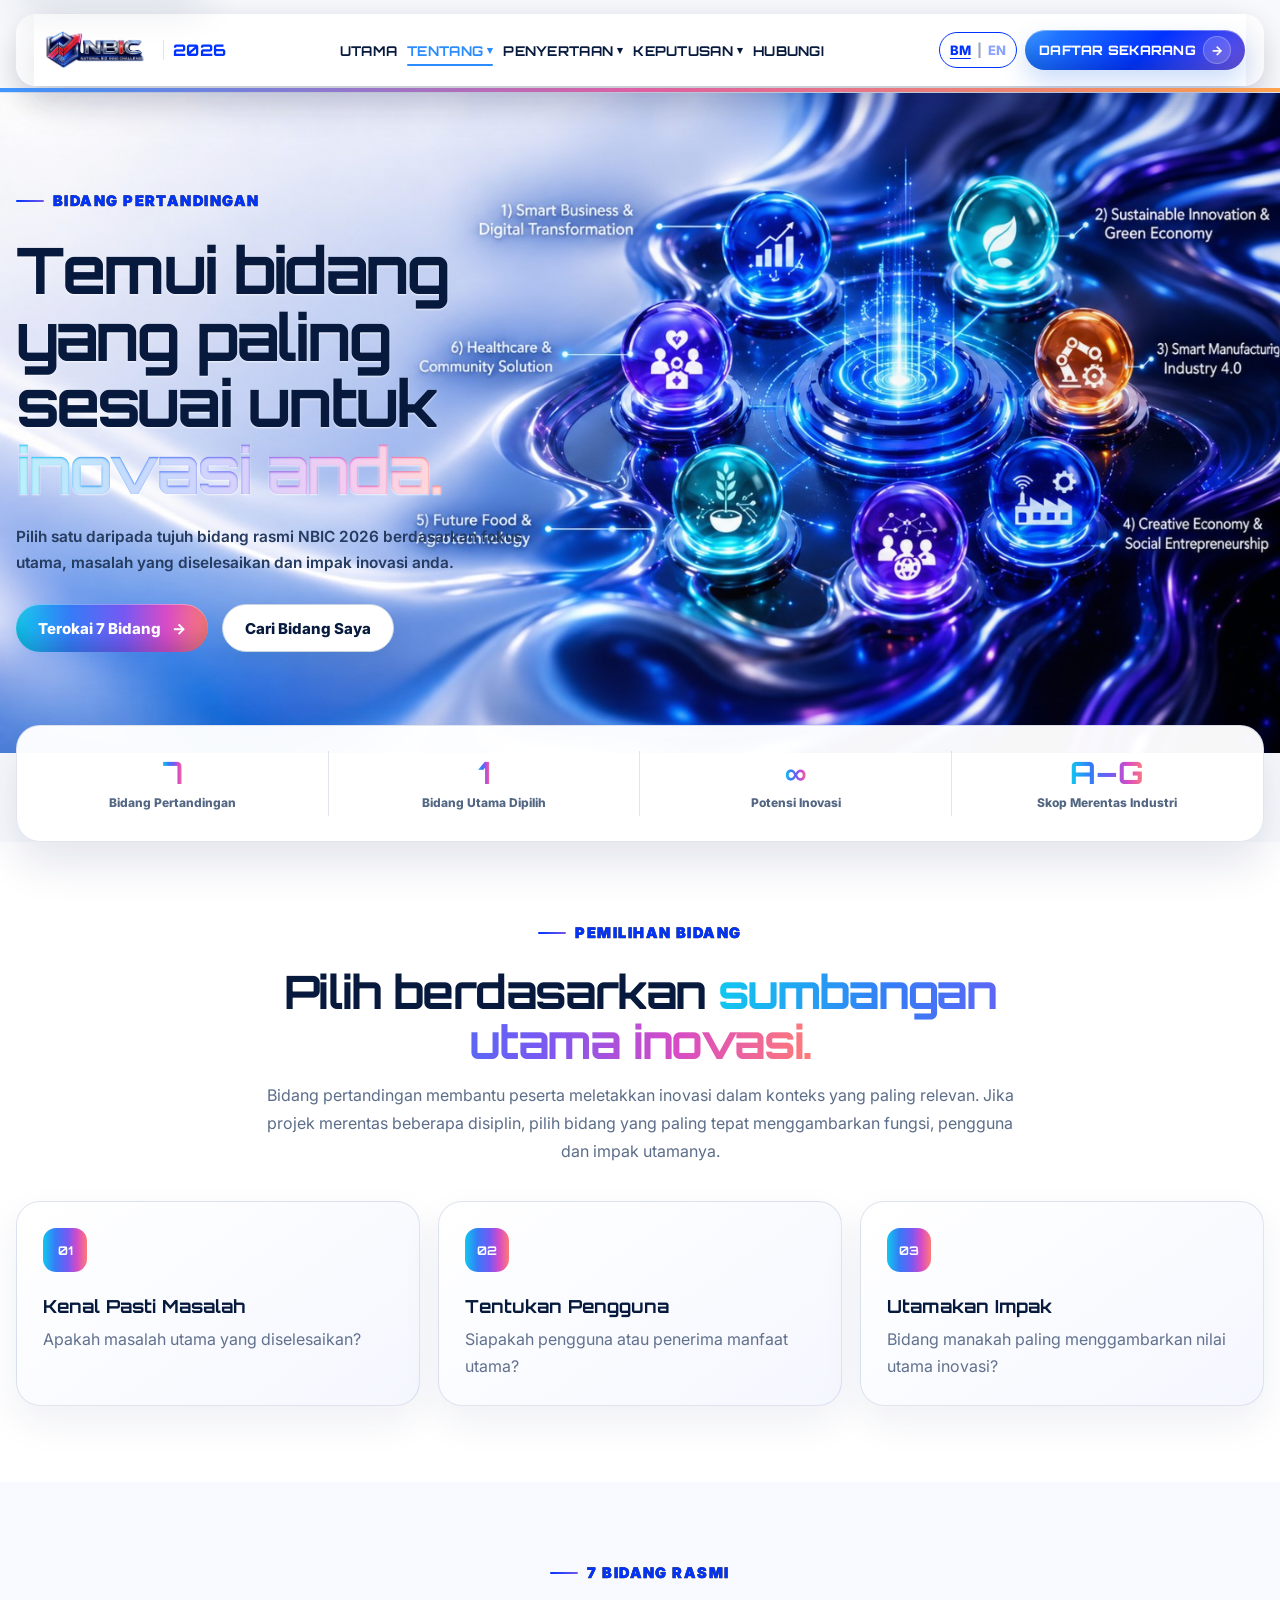
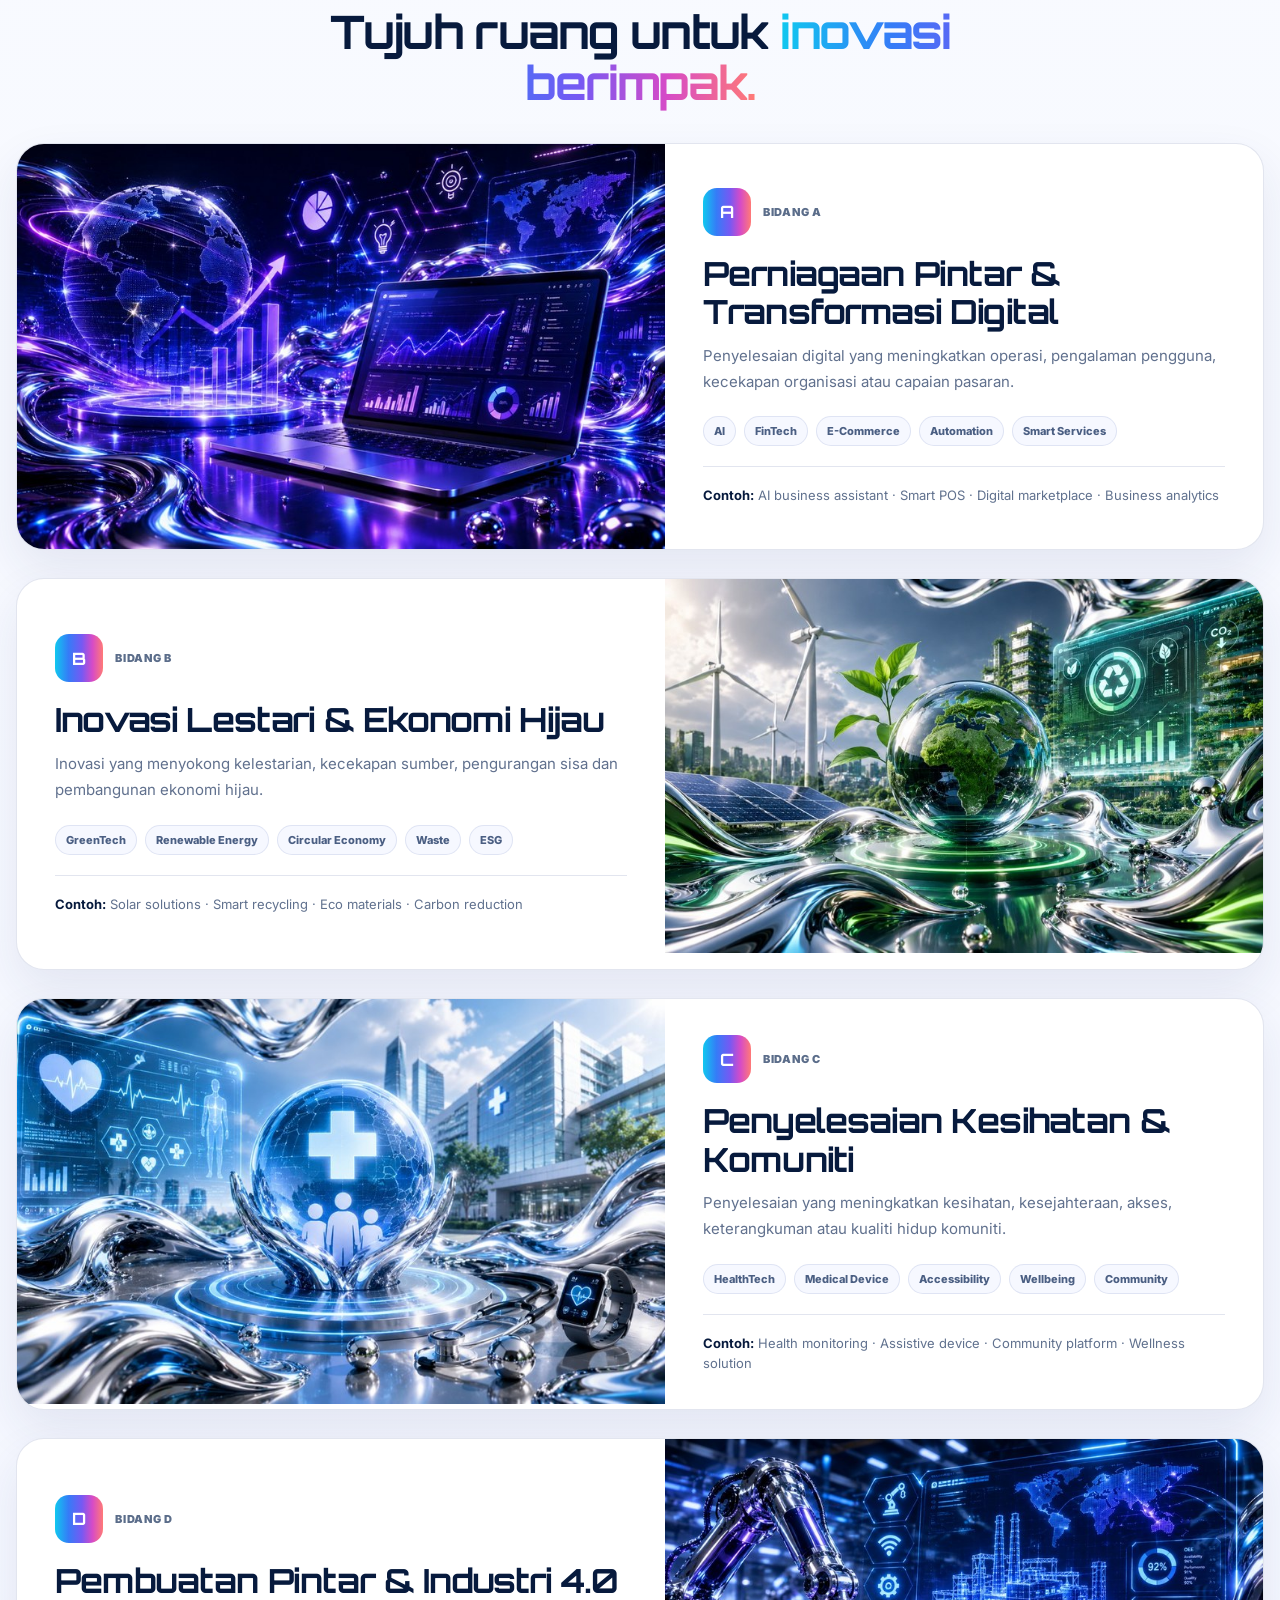
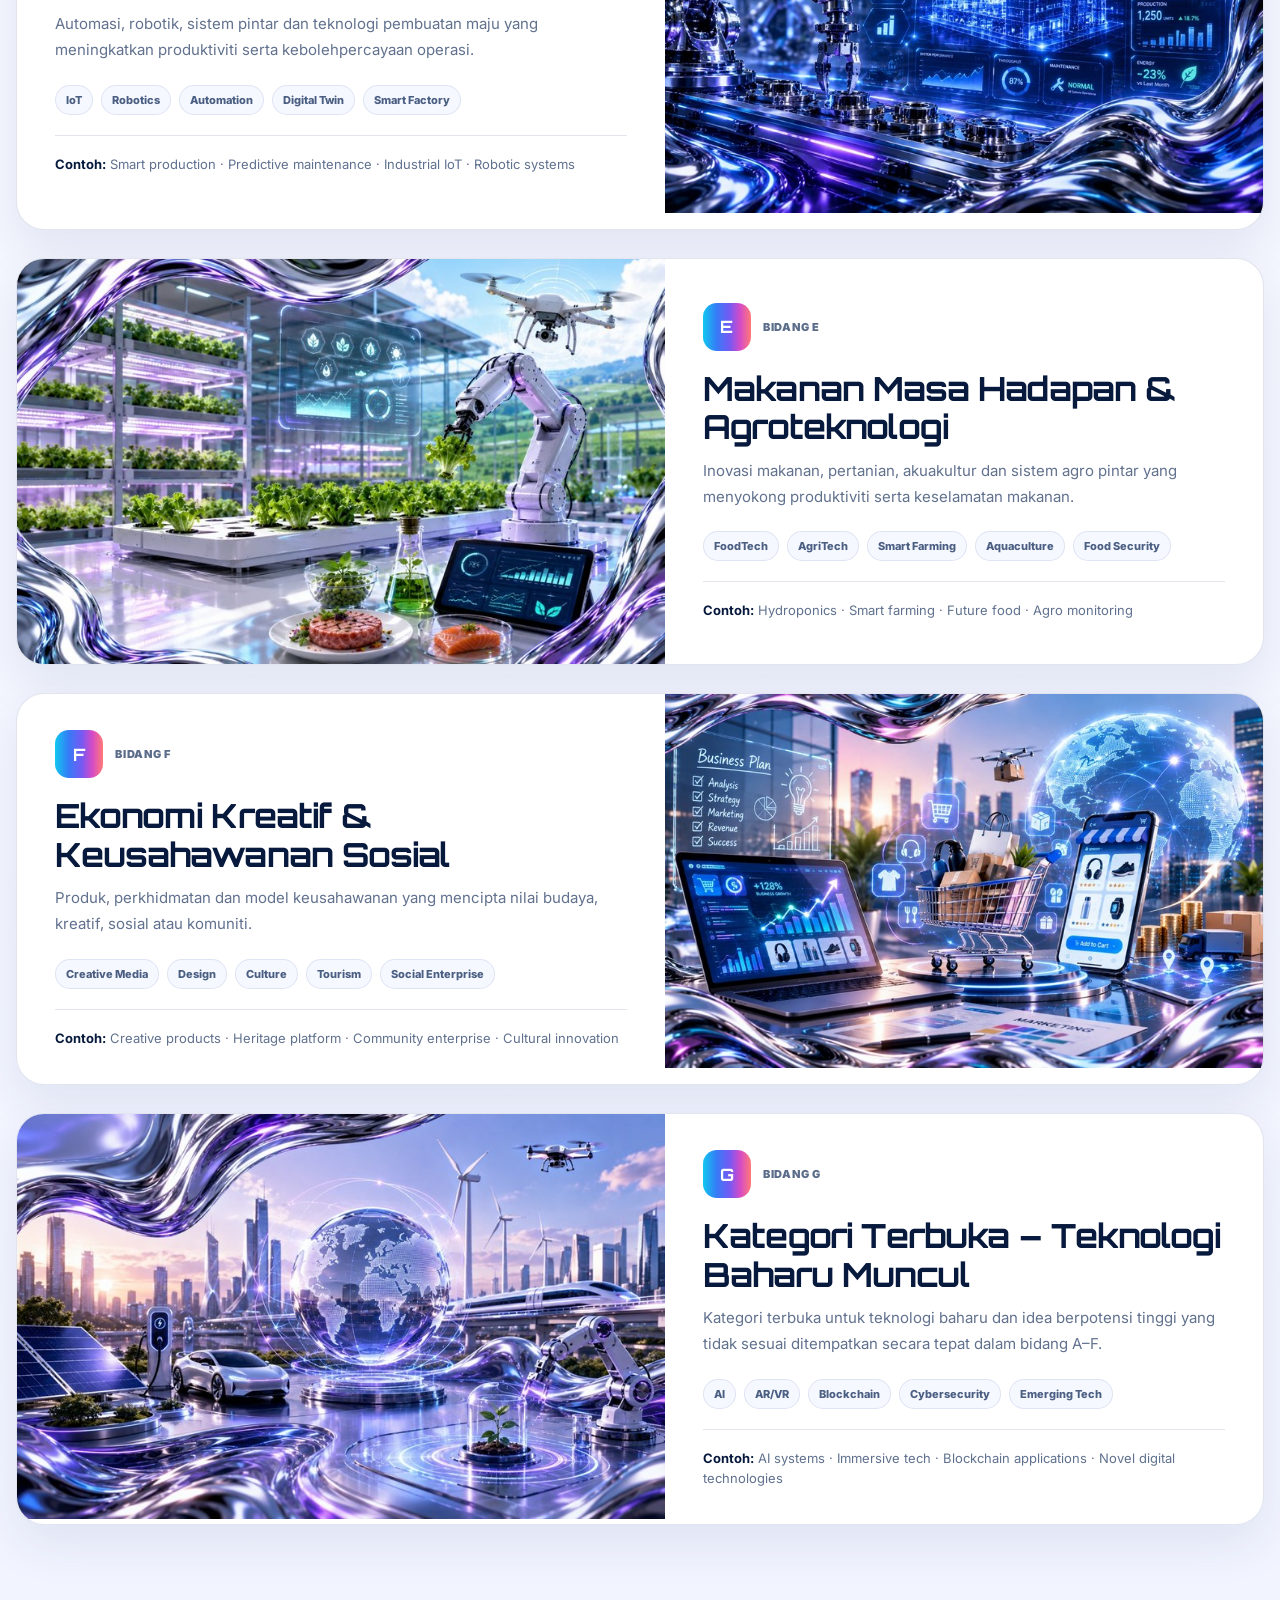
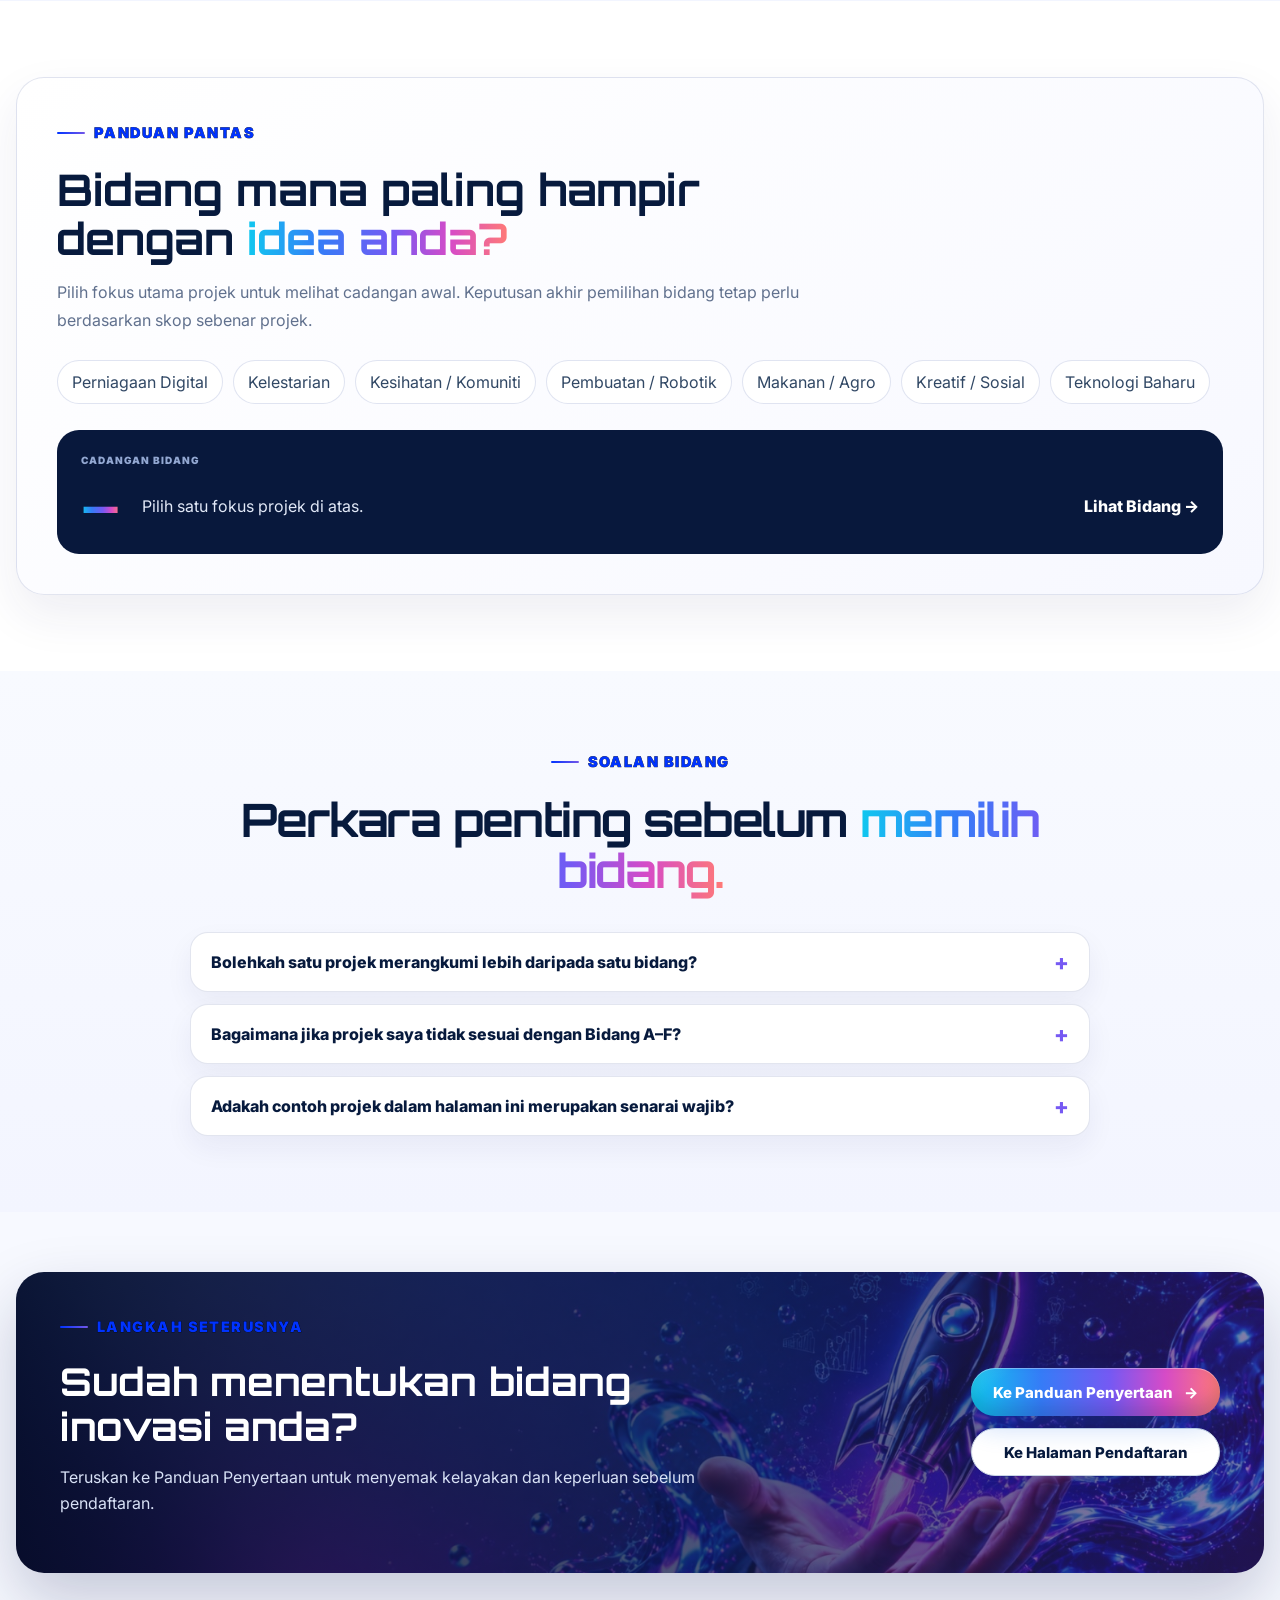
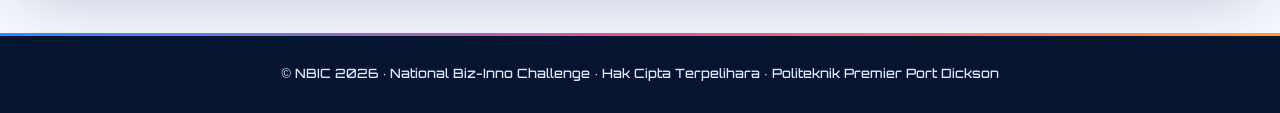
==== categories.html @ a3d7c9d3 "Add files via upload" ====
<!DOCTYPE html>
<html lang="ms" data-lang="ms">
<head>
  <meta charset="utf-8">
  <meta name="viewport" content="width=device-width, initial-scale=1">
  <meta name="theme-color" content="#071a3d">
  <meta name="description" content="Tujuh bidang pertandingan rasmi NBIC 2026 untuk membantu peserta memilih kategori yang paling sesuai dengan fokus dan impak inovasi.">
  <title>NBIC 2026 | Bidang Pertandingan</title>

  <link rel="icon" href="assets/images/favicon.ico" type="image/x-icon">
  <link rel="icon" type="image/png" sizes="32x32" href="assets/images/favicon-32.png">
  <link rel="icon" type="image/png" sizes="192x192" href="assets/images/favicon-192.png">
  <link rel="apple-touch-icon" href="assets/images/apple-touch-icon.png">

  <meta property="og:type" content="website">
  <meta property="og:site_name" content="NBIC 2026">
  <meta property="og:url" content="https://nbic2026-ppd.github.io/NBIC-PPD/categories.html">
  <meta property="og:title" content="NBIC 2026 | Bidang Pertandingan">
  <meta property="og:description" content="Tujuh bidang pertandingan rasmi NBIC 2026 untuk membantu peserta menentukan kategori inovasi yang paling sesuai.">
  <meta property="og:image" content="https://nbic2026-ppd.github.io/NBIC-PPD/assets/images/category-hero-page.png">
  <meta name="twitter:card" content="summary_large_image">

  <link rel="preconnect" href="https://fonts.googleapis.com">
  <link rel="preconnect" href="https://fonts.gstatic.com" crossorigin>
  <link href="https://fonts.googleapis.com/css2?family=Inter:wght@400;500;600;700;800&family=Orbitron:wght@500;600;700;800&display=swap" rel="stylesheet">

  <link rel="stylesheet" href="css/styles.css?v=20260806-unified">
  <link rel="stylesheet" href="css/theme.css?v=20260807-locked-system-v16">
  <link rel="stylesheet" href="css/page-categories-v2.css?v=20260809-premium-home-assets-v2-1">
</head>
<body class="inner-page system-page categories-page categories-master-page">
<a class="skip-link" href="#main-content">Skip to main content</a>
<header class="site-header">
  <div class="container navbar">
    <nav aria-label="Primary navigation" class="nav-shell">
      <a aria-label="NBIC 2026 home" class="brand" href="index.html">
        <div class="brand-badge"><img alt="NBIC 2026 logo" src="assets/images/nbic-logo.png"></div>
        <span class="brand-year">2026</span>
      </a>

      <button aria-controls="navLinks" aria-expanded="false" aria-label="Open navigation" class="menu-toggle" id="menuToggle" type="button">
        <span></span><span></span><span></span>
      </button>

      <div class="nav-links" id="navLinks">
        <a href="index.html"><span class="lang-en">Home</span><span class="lang-ms">Utama</span></a>

        <div class="nav-dropdown">
          <button aria-expanded="false" class="nav-dropdown-toggle active" type="button">
            <span class="lang-en">About</span><span class="lang-ms">Tentang</span><span class="caret">▾</span>
          </button>
          <div class="nav-dropdown-menu">
            <a href="program.html"><span class="lang-en">Programme</span><span class="lang-ms">Program</span></a>
            <a class="active" href="categories.html"><span class="lang-en">Categories</span><span class="lang-ms">Bidang</span></a>
            <a href="timeline.html"><span class="lang-en">Timeline</span><span class="lang-ms">Garis Masa</span></a>
          </div>
        </div>

        <div class="nav-dropdown">
          <button aria-expanded="false" class="nav-dropdown-toggle" type="button">
            <span class="lang-en">Participate</span><span class="lang-ms">Penyertaan</span><span class="caret">▾</span>
          </button>
          <div class="nav-dropdown-menu">
            <a href="participation-guide.html"><span class="lang-en">Participation Guide</span><span class="lang-ms">Panduan Penyertaan</span></a>
            <a href="registration.html"><span class="lang-en">Registration</span><span class="lang-ms">Pendaftaran</span></a>
          </div>
        </div>

        <div class="nav-dropdown">
          <button aria-expanded="false" class="nav-dropdown-toggle" type="button">
            <span class="lang-en">Results</span><span class="lang-ms">Keputusan</span><span class="caret">▾</span>
          </button>
          <div class="nav-dropdown-menu">
            <a href="gallery.html"><span class="lang-en">Gallery</span><span class="lang-ms">Galeri</span></a>
            <a href="winners.html"><span class="lang-en">Winners</span><span class="lang-ms">Pemenang</span></a>
            <a href="evaluation.html"><span class="lang-en">Innovation Evaluation</span><span class="lang-ms">Penilaian Inovasi</span></a>
          </div>
        </div>

        <a href="contact.html"><span class="lang-en">Contact</span><span class="lang-ms">Hubungi</span></a>

        <div aria-label="Language switcher" class="lang-switch lang-switch-mobile">
          <button data-set-lang="ms" type="button">BM</button><span class="sep">|</span><button data-set-lang="en" type="button">EN</button>
        </div>
      </div>

      <div class="nav-actions">
        <div class="lang-switch">
          <button data-set-lang="ms" type="button">BM</button><span class="sep">|</span><button data-set-lang="en" type="button">EN</button>
        </div>
        <a class="nav-cta" href="https://forms.gle/xqiHcMK7a9vtpRTu7" rel="noopener" target="_blank">
          <span class="lang-en">Register Now</span><span class="lang-ms">Daftar Sekarang</span><span class="arrow">→</span>
        </a>
      </div>
    </nav>
  </div>
</header>
<main id="main-content">

<section class="categories-hero" aria-labelledby="categories-title">
  <div class="container categories-hero-inner">
    <div class="categories-hero-copy reveal">
      <p class="eyebrow"><span class="lang-ms">Bidang Pertandingan</span><span class="lang-en">Competition Areas</span></p>
      <h1 id="categories-title">
        <span class="lang-ms">Temui bidang yang paling sesuai untuk <em>inovasi anda.</em></span>
        <span class="lang-en">Find the area that best fits <em>your innovation.</em></span>
      </h1>
      <p class="categories-hero-lead">
        <span class="lang-ms">Pilih satu daripada tujuh bidang rasmi NBIC 2026 berdasarkan fokus utama, masalah yang diselesaikan dan impak inovasi anda.</span>
        <span class="lang-en">Choose one of seven official NBIC 2026 areas based on your innovation's primary focus, problem solved and intended impact.</span>
      </p>
      <div class="categories-hero-actions">
        <a class="btn-primary" href="#areas"><span class="lang-ms">Terokai 7 Bidang</span><span class="lang-en">Explore 7 Areas</span><span aria-hidden="true">→</span></a>
        <a class="btn-outline-light" href="#find-category"><span class="lang-ms">Cari Bidang Saya</span><span class="lang-en">Find My Area</span></a>
      </div>
    </div>
  </div>
</section>

<section class="category-stat-band" aria-label="NBIC 2026 category highlights">
  <div class="container category-stats reveal">
    <div><strong>7</strong><span><span class="lang-ms">Bidang Pertandingan</span><span class="lang-en">Competition Areas</span></span></div>
    <div><strong>1</strong><span><span class="lang-ms">Bidang Utama Dipilih</span><span class="lang-en">Primary Area Selected</span></span></div>
    <div><strong>∞</strong><span><span class="lang-ms">Potensi Inovasi</span><span class="lang-en">Innovation Potential</span></span></div>
    <div><strong>A–G</strong><span><span class="lang-ms">Skop Merentas Industri</span><span class="lang-en">Cross-Industry Scope</span></span></div>
  </div>
</section>

<section class="categories-section categories-purpose">
  <div class="container">
    <div class="categories-section-heading reveal">
      <p class="eyebrow"><span class="lang-ms">Pemilihan Bidang</span><span class="lang-en">Choosing an Area</span></p>
      <h2><span class="lang-ms">Pilih berdasarkan <em>sumbangan utama inovasi.</em></span><span class="lang-en">Choose based on your innovation's <em>primary contribution.</em></span></h2>
      <p>
        <span class="lang-ms">Bidang pertandingan membantu peserta meletakkan inovasi dalam konteks yang paling relevan. Jika projek merentas beberapa disiplin, pilih bidang yang paling tepat menggambarkan fungsi, pengguna dan impak utamanya.</span>
        <span class="lang-en">Competition areas help position each innovation in its most relevant context. If a project spans multiple disciplines, choose the area that best represents its main function, users and impact.</span>
      </p>
    </div>
    <div class="purpose-grid">
      <article class="purpose-card reveal"><span>01</span><h3><span class="lang-ms">Kenal Pasti Masalah</span><span class="lang-en">Identify the Problem</span></h3><p><span class="lang-ms">Apakah masalah utama yang diselesaikan?</span><span class="lang-en">What is the main problem being solved?</span></p></article>
      <article class="purpose-card reveal"><span>02</span><h3><span class="lang-ms">Tentukan Pengguna</span><span class="lang-en">Define the User</span></h3><p><span class="lang-ms">Siapakah pengguna atau penerima manfaat utama?</span><span class="lang-en">Who is the primary user or beneficiary?</span></p></article>
      <article class="purpose-card reveal"><span>03</span><h3><span class="lang-ms">Utamakan Impak</span><span class="lang-en">Prioritise Impact</span></h3><p><span class="lang-ms">Bidang manakah paling menggambarkan nilai utama inovasi?</span><span class="lang-en">Which area best represents the innovation's main value?</span></p></article>
    </div>
  </div>
</section>

<section class="categories-section categories-showcase" id="areas">
  <div class="container">
    <div class="categories-section-heading reveal">
      <p class="eyebrow"><span class="lang-ms">7 Bidang Rasmi</span><span class="lang-en">7 Official Areas</span></p>
      <h2><span class="lang-ms">Tujuh ruang untuk <em>inovasi berimpak.</em></span><span class="lang-en">Seven pathways for <em>impactful innovation.</em></span></h2>
    </div>

    <div class="category-feature-list">

      <article class="category-feature reveal" id="area-a">
        <div class="category-media"><img src="assets/images/bidang/bidang-a-perniagaan-pintar.jpg" alt="Futuristic digital business and e-commerce innovation scene" loading="lazy" width="800" height="500"></div>
        <div class="category-copy">
          <div class="category-kicker"><span class="category-letter">A</span><span><span class="lang-ms">Bidang A</span><span class="lang-en">Area A</span></span></div>
          <h3><span class="lang-ms">Perniagaan Pintar & Transformasi Digital</span><span class="lang-en">Smart Business & Digital Transformation</span></h3>
          <p><span class="lang-ms">Penyelesaian digital yang meningkatkan operasi, pengalaman pengguna, kecekapan organisasi atau capaian pasaran.</span><span class="lang-en">Digital solutions that improve operations, user experience, organisational efficiency or market reach.</span></p>
          <div class="tag-row"><span>AI</span><span>FinTech</span><span>E-Commerce</span><span>Automation</span><span>Smart Services</span></div>
          <div class="example-line"><strong><span class="lang-ms">Contoh:</span><span class="lang-en">Examples:</span></strong> AI business assistant · Smart POS · Digital marketplace · Business analytics</div>
        </div>
      </article>

      <article class="category-feature reverse reveal" id="area-b">
        <div class="category-media"><img src="assets/images/bidang/bidang-b-inovasi-lestari.jpg" alt="Futuristic sustainability and green economy scene" loading="lazy" width="800" height="500"></div>
        <div class="category-copy">
          <div class="category-kicker"><span class="category-letter">B</span><span><span class="lang-ms">Bidang B</span><span class="lang-en">Area B</span></span></div>
          <h3><span class="lang-ms">Inovasi Lestari & Ekonomi Hijau</span><span class="lang-en">Sustainable Innovation & Green Economy</span></h3>
          <p><span class="lang-ms">Inovasi yang menyokong kelestarian, kecekapan sumber, pengurangan sisa dan pembangunan ekonomi hijau.</span><span class="lang-en">Innovations supporting sustainability, resource efficiency, waste reduction and green economic development.</span></p>
          <div class="tag-row"><span>GreenTech</span><span>Renewable Energy</span><span>Circular Economy</span><span>Waste</span><span>ESG</span></div>
          <div class="example-line"><strong><span class="lang-ms">Contoh:</span><span class="lang-en">Examples:</span></strong> Solar solutions · Smart recycling · Eco materials · Carbon reduction</div>
        </div>
      </article>

      <article class="category-feature reveal" id="area-c">
        <div class="category-media"><img src="assets/images/bidang/bidang-c-kesihatan-komuniti.jpg" alt="Futuristic healthcare and community innovation scene" loading="lazy" width="800" height="500"></div>
        <div class="category-copy">
          <div class="category-kicker"><span class="category-letter">C</span><span><span class="lang-ms">Bidang C</span><span class="lang-en">Area C</span></span></div>
          <h3><span class="lang-ms">Penyelesaian Kesihatan & Komuniti</span><span class="lang-en">Healthcare & Community Solutions</span></h3>
          <p><span class="lang-ms">Penyelesaian yang meningkatkan kesihatan, kesejahteraan, akses, keterangkuman atau kualiti hidup komuniti.</span><span class="lang-en">Solutions that improve health, wellbeing, access, inclusion or community quality of life.</span></p>
          <div class="tag-row"><span>HealthTech</span><span>Medical Device</span><span>Accessibility</span><span>Wellbeing</span><span>Community</span></div>
          <div class="example-line"><strong><span class="lang-ms">Contoh:</span><span class="lang-en">Examples:</span></strong> Health monitoring · Assistive device · Community platform · Wellness solution</div>
        </div>
      </article>

      <article class="category-feature reverse reveal" id="area-d">
        <div class="category-media"><img src="assets/images/bidang/bidang-d-industri-4.jpg" alt="Futuristic smart manufacturing and Industry 4.0 scene" loading="lazy" width="800" height="500"></div>
        <div class="category-copy">
          <div class="category-kicker"><span class="category-letter">D</span><span><span class="lang-ms">Bidang D</span><span class="lang-en">Area D</span></span></div>
          <h3><span class="lang-ms">Pembuatan Pintar & Industri 4.0</span><span class="lang-en">Smart Manufacturing & Industry 4.0</span></h3>
          <p><span class="lang-ms">Automasi, robotik, sistem pintar dan teknologi pembuatan maju yang meningkatkan produktiviti serta kebolehpercayaan operasi.</span><span class="lang-en">Automation, robotics, smart systems and advanced manufacturing technologies that improve productivity and operational reliability.</span></p>
          <div class="tag-row"><span>IoT</span><span>Robotics</span><span>Automation</span><span>Digital Twin</span><span>Smart Factory</span></div>
          <div class="example-line"><strong><span class="lang-ms">Contoh:</span><span class="lang-en">Examples:</span></strong> Smart production · Predictive maintenance · Industrial IoT · Robotic systems</div>
        </div>
      </article>

      <article class="category-feature reveal" id="area-e">
        <div class="category-media"><img src="assets/images/bidang/bidang-e-makanan-agroteknologi.jpg" alt="Futuristic food and agrotechnology innovation scene" loading="lazy" width="800" height="500"></div>
        <div class="category-copy">
          <div class="category-kicker"><span class="category-letter">E</span><span><span class="lang-ms">Bidang E</span><span class="lang-en">Area E</span></span></div>
          <h3><span class="lang-ms">Makanan Masa Hadapan & Agroteknologi</span><span class="lang-en">Future Food & Agrotechnology</span></h3>
          <p><span class="lang-ms">Inovasi makanan, pertanian, akuakultur dan sistem agro pintar yang menyokong produktiviti serta keselamatan makanan.</span><span class="lang-en">Food, agriculture, aquaculture and smart agro-system innovations supporting productivity and food security.</span></p>
          <div class="tag-row"><span>FoodTech</span><span>AgriTech</span><span>Smart Farming</span><span>Aquaculture</span><span>Food Security</span></div>
          <div class="example-line"><strong><span class="lang-ms">Contoh:</span><span class="lang-en">Examples:</span></strong> Hydroponics · Smart farming · Future food · Agro monitoring</div>
        </div>
      </article>

      <article class="category-feature reverse reveal" id="area-f">
        <div class="category-media"><img src="assets/images/bidang/bidang-f-ekonomi-kreatif.jpg" alt="Creative economy and social entrepreneurship innovation scene" loading="lazy" width="800" height="500"></div>
        <div class="category-copy">
          <div class="category-kicker"><span class="category-letter">F</span><span><span class="lang-ms">Bidang F</span><span class="lang-en">Area F</span></span></div>
          <h3><span class="lang-ms">Ekonomi Kreatif & Keusahawanan Sosial</span><span class="lang-en">Creative Economy & Social Entrepreneurship</span></h3>
          <p><span class="lang-ms">Produk, perkhidmatan dan model keusahawanan yang mencipta nilai budaya, kreatif, sosial atau komuniti.</span><span class="lang-en">Products, services and entrepreneurial models that create cultural, creative, social or community value.</span></p>
          <div class="tag-row"><span>Creative Media</span><span>Design</span><span>Culture</span><span>Tourism</span><span>Social Enterprise</span></div>
          <div class="example-line"><strong><span class="lang-ms">Contoh:</span><span class="lang-en">Examples:</span></strong> Creative products · Heritage platform · Community enterprise · Cultural innovation</div>
        </div>
      </article>

      <article class="category-feature reveal" id="area-g">
        <div class="category-media"><img src="assets/images/bidang/bidang-g-teknologi-baharu.jpg" alt="Emerging technology and AI innovation scene" loading="lazy" width="800" height="500"></div>
        <div class="category-copy">
          <div class="category-kicker"><span class="category-letter">G</span><span><span class="lang-ms">Bidang G</span><span class="lang-en">Area G</span></span></div>
          <h3><span class="lang-ms">Kategori Terbuka – Teknologi Baharu Muncul</span><span class="lang-en">Open Category – Emerging Technologies</span></h3>
          <p><span class="lang-ms">Kategori terbuka untuk teknologi baharu dan idea berpotensi tinggi yang tidak sesuai ditempatkan secara tepat dalam bidang A–F.</span><span class="lang-en">An open category for emerging technologies and high-potential ideas that do not fit precisely within Areas A–F.</span></p>
          <div class="tag-row"><span>AI</span><span>AR/VR</span><span>Blockchain</span><span>Cybersecurity</span><span>Emerging Tech</span></div>
          <div class="example-line"><strong><span class="lang-ms">Contoh:</span><span class="lang-en">Examples:</span></strong> AI systems · Immersive tech · Blockchain applications · Novel digital technologies</div>
        </div>
      </article>

    </div>
  </div>
</section>

<section class="categories-section category-finder" id="find-category">
  <div class="container">
    <div class="finder-panel reveal">
      <div class="finder-heading">
        <p class="eyebrow"><span class="lang-ms">Panduan Pantas</span><span class="lang-en">Quick Guide</span></p>
        <h2><span class="lang-ms">Bidang mana paling hampir dengan <em>idea anda?</em></span><span class="lang-en">Which area is closest to <em>your idea?</em></span></h2>
        <p><span class="lang-ms">Pilih fokus utama projek untuk melihat cadangan awal. Keputusan akhir pemilihan bidang tetap perlu berdasarkan skop sebenar projek.</span><span class="lang-en">Choose your project's primary focus for an initial suggestion. Final category selection should still reflect the project's actual scope.</span></p>
      </div>

      <div class="finder-controls" role="group" aria-label="Category finder">
        <button type="button" data-category="A"><span class="lang-ms">Perniagaan Digital</span><span class="lang-en">Digital Business</span></button>
        <button type="button" data-category="B"><span class="lang-ms">Kelestarian</span><span class="lang-en">Sustainability</span></button>
        <button type="button" data-category="C"><span class="lang-ms">Kesihatan / Komuniti</span><span class="lang-en">Health / Community</span></button>
        <button type="button" data-category="D"><span class="lang-ms">Pembuatan / Robotik</span><span class="lang-en">Manufacturing / Robotics</span></button>
        <button type="button" data-category="E"><span class="lang-ms">Makanan / Agro</span><span class="lang-en">Food / Agro</span></button>
        <button type="button" data-category="F"><span class="lang-ms">Kreatif / Sosial</span><span class="lang-en">Creative / Social</span></button>
        <button type="button" data-category="G"><span class="lang-ms">Teknologi Baharu</span><span class="lang-en">Emerging Tech</span></button>
      </div>

      <div class="finder-result" aria-live="polite">
        <span class="finder-result-label"><span class="lang-ms">Cadangan bidang</span><span class="lang-en">Suggested area</span></span>
        <strong data-finder-letter>—</strong>
        <p data-finder-text-ms>Pilih satu fokus projek di atas.</p>
        <p data-finder-text-en>Choose a project focus above.</p>
        <a href="#areas" data-finder-link><span class="lang-ms">Lihat Bidang</span><span class="lang-en">View Area</span> →</a>
      </div>
    </div>
  </div>
</section>

<section class="categories-section categories-faq">
  <div class="container">
    <div class="categories-section-heading reveal">
      <p class="eyebrow"><span class="lang-ms">Soalan Bidang</span><span class="lang-en">Area Questions</span></p>
      <h2><span class="lang-ms">Perkara penting sebelum <em>memilih bidang.</em></span><span class="lang-en">Key points before <em>choosing an area.</em></span></h2>
    </div>
    <div class="category-faq-list">
      <details><summary><span class="lang-ms">Bolehkah satu projek merangkumi lebih daripada satu bidang?</span><span class="lang-en">Can one project span more than one area?</span></summary><div><span class="lang-ms">Ya. Namun pasukan hendaklah memilih satu bidang yang paling menggambarkan sumbangan dan impak utama inovasi.</span><span class="lang-en">Yes. However, the team should select the one area that best represents the innovation's primary contribution and impact.</span></div></details>
      <details><summary><span class="lang-ms">Bagaimana jika projek saya tidak sesuai dengan Bidang A–F?</span><span class="lang-en">What if my project does not fit Areas A–F?</span></summary><div><span class="lang-ms">Pertimbangkan Bidang G, Kategori Terbuka – Teknologi Baharu Muncul, jika projek benar-benar tidak sesuai ditempatkan dalam bidang lain.</span><span class="lang-en">Consider Area G, Open Category – Emerging Technologies, if the project genuinely does not fit the other areas.</span></div></details>
      <details><summary><span class="lang-ms">Adakah contoh projek dalam halaman ini merupakan senarai wajib?</span><span class="lang-en">Are the example projects on this page mandatory categories?</span></summary><div><span class="lang-ms">Tidak. Contoh digunakan sebagai panduan awal sahaja dan bukan senarai yang mengehadkan skop inovasi.</span><span class="lang-en">No. Examples are provided only as initial guidance and do not limit the scope of innovation.</span></div></details>
    </div>
  </div>
</section>

<section class="categories-cta-section">
  <div class="container">
    <div class="categories-register-panel reveal">
      <div>
        <p class="eyebrow"><span class="lang-ms">Langkah Seterusnya</span><span class="lang-en">Next Step</span></p>
        <h2><span class="lang-ms">Sudah menentukan bidang inovasi anda?</span><span class="lang-en">Have you identified your innovation area?</span></h2>
        <p><span class="lang-ms">Teruskan ke Panduan Penyertaan untuk menyemak kelayakan dan keperluan sebelum pendaftaran.</span><span class="lang-en">Continue to the Participation Guide to review eligibility and requirements before registration.</span></p>
      </div>
      <div class="categories-cta-actions">
        <a class="btn-primary" href="participation-guide.html"><span class="lang-ms">Ke Panduan Penyertaan</span><span class="lang-en">Go to Participation Guide</span><span aria-hidden="true">→</span></a>
        <a class="btn-outline-light" href="registration.html"><span class="lang-ms">Ke Halaman Pendaftaran</span><span class="lang-en">Go to Registration Page</span></a>
      </div>
    </div>
  </div>
</section>

</main>
<footer class="site-footer program-footer nbic-minimal-footer">
  <div class="nbic-footer-line">© NBIC 2026 · National Biz-Inno Challenge · Hak Cipta Terpelihara · Politeknik Premier Port Dickson</div>
</footer>
<script src="js/script.js?v=20260807-menu-fix"></script>
<script src="js/mobile-nav-fix.js?v=20260807-menu-fix"></script>

<script>
(function(){
  const data = {
    A:{ms:'Perniagaan Pintar & Transformasi Digital',en:'Smart Business & Digital Transformation',target:'#area-a'},
    B:{ms:'Inovasi Lestari & Ekonomi Hijau',en:'Sustainable Innovation & Green Economy',target:'#area-b'},
    C:{ms:'Penyelesaian Kesihatan & Komuniti',en:'Healthcare & Community Solutions',target:'#area-c'},
    D:{ms:'Pembuatan Pintar & Industri 4.0',en:'Smart Manufacturing & Industry 4.0',target:'#area-d'},
    E:{ms:'Makanan Masa Hadapan & Agroteknologi',en:'Future Food & Agrotechnology',target:'#area-e'},
    F:{ms:'Ekonomi Kreatif & Keusahawanan Sosial',en:'Creative Economy & Social Entrepreneurship',target:'#area-f'},
    G:{ms:'Kategori Terbuka – Teknologi Baharu Muncul',en:'Open Category – Emerging Technologies',target:'#area-g'}
  };
  const buttons=[...document.querySelectorAll('[data-category]')];
  const letter=document.querySelector('[data-finder-letter]');
  const ms=document.querySelector('[data-finder-text-ms]');
  const en=document.querySelector('[data-finder-text-en]');
  const link=document.querySelector('[data-finder-link]');
  buttons.forEach(btn=>btn.addEventListener('click',()=>{
    buttons.forEach(b=>b.classList.remove('active'));
    btn.classList.add('active');
    const key=btn.dataset.category, item=data[key];
    if(!item) return;
    letter.textContent=key;
    ms.textContent=item.ms;
    en.textContent=item.en;
    link.href=item.target;
  }));
})();
</script>

</body>
</html>
---- css/styles.css ----
/* ===== Shared global resets ===== */
html{scroll-behavior:smooth;background:var(--page);overflow-x:hidden;scroll-padding-top:112px;}

/* ===== Shared language toggle (data-lang attribute on <html>) ===== */
.lang-en{display:none!important}
html[data-lang="en"] .lang-ms{display:none!important}
html[data-lang="en"] .lang-en{display:inline!important}
.lang-ms{display:none!important}
html[data-lang="ms"] .lang-en{display:none!important}
html[data-lang="ms"] .lang-ms{display:inline!important}

/* ===== Shared site chrome (header/nav/footer/base) below — every page, including the homepage, now carries body.inner-page ===== */
/* ===== Shared page components (nav, hero bands, cards, footer) — scoped to body.inner-page ===== */
@import url("https://fonts.googleapis.com/css2?family=Inter:wght@400;500;600;700;800&family=Orbitron:wght@500;600;700;800&display=swap");

:root{
  --navy:#071a3d;
  --navy-2:#0d2f6f;
  --blue:#1264e8;
  --blue-2:#2a8cff;
  --cyan:#15b8d6;
  --violet:#7357e8;
  --orange:#f07848;
  --gold:#e9aa35;
  --green:#1d9b77;
  --ink:#10213f;
  --muted:#60708c;
  --line:#dce5f1;
  --line-dark:#c8d4e4;
  --white:#ffffff;
  --page:#f7f9fc;
  --soft-blue:#edf5ff;
  --soft-cyan:#ecfbfd;
  --soft-violet:#f2efff;
  --soft-orange:#fff3ee;
  --soft-gold:#fff8e8;
  --soft-green:#edf9f5;
  --shadow-sm:0 8px 24px rgba(19,43,84,.08);
  --shadow-md:0 18px 44px rgba(19,43,84,.12);
  --shadow-lg:0 30px 70px rgba(7,26,61,.18);
  --radius-sm:14px;
  --radius-md:20px;
  --radius-lg:28px;
  --header-height:82px;
}
body.inner-page *{box-sizing:border-box}
body.inner-page{
  margin:0;
  min-width:320px;
  font-family:Inter,ui-sans-serif,system-ui,-apple-system,BlinkMacSystemFont,"Segoe UI",sans-serif;
  color:var(--ink);
  background:var(--page);
  overflow-x:hidden;
}
body.inner-page a{color:inherit;text-decoration:none}
body.inner-page img{display:block;max-width:100%}
body.inner-page button{font:inherit}
body.inner-page .container{width:min(100% - 48px,1280px);margin-inline:auto}
body.inner-page .site-header{
  position:sticky;
  top:0;
  z-index:200;
  background:var(--page);
  padding:14px 0 6px;
}
body.inner-page .site-header::after{
  content:"";
  position:absolute;
  left:0;
  right:0;
  bottom:0;
  height:4px;
  background:linear-gradient(90deg,#2a8cff,#e0529c,#ff9a3d);
}
body.inner-page .navbar{
  background:rgba(255,255,255,.98);
  border-radius:20px;
  padding:0 18px;
  box-shadow:0 14px 32px rgba(9,20,45,.14);
  -webkit-backdrop-filter:blur(8px);
  backdrop-filter:blur(8px);
}
body.inner-page .nav-shell{
  min-height:var(--header-height);
  display:grid;
  grid-template-columns:148px minmax(0,1fr) auto;
  align-items:center;
  gap:12px;
}
body.inner-page .brand{
  display:inline-flex;
  align-items:center;
  min-width:0;
}
body.inner-page .brand-badge{
  width:132px;
  height:46px;
  display:flex;
  align-items:center;
  justify-content:flex-start;
  overflow:hidden;
}
body.inner-page .brand-badge img{width:100%;height:100%;object-fit:contain;object-position:left center}
body.inner-page .brand-year{
  margin-left:8px;
  padding-left:9px;
  border-left:1.5px solid var(--line);
  font-family:Orbitron,Inter,sans-serif;
  font-weight:800;
  font-size:16px;
  letter-spacing:.02em;
  color:var(--blue);
  white-space:nowrap;
}
body.inner-page .footer-year{
  font-family:Orbitron,sans-serif;
  font-weight:700;
  font-size:19px;
  letter-spacing:.02em;
  color:var(--blue);
  white-space:nowrap;
}
body.inner-page .nav-links{display:flex;align-items:center;justify-content:center;gap:10px;min-width:0}
body.inner-page .nav-links a{
  position:relative;
  padding:10px 0;
  color:var(--navy);
  font-family:Orbitron,Inter,sans-serif;
  font-size:13.5px;
  font-weight:700;
  letter-spacing:.02em;
  text-transform:uppercase;
  white-space:nowrap;
  transition:color .2s ease;
}
body.inner-page .nav-links a::after{
  content:"";
  position:absolute;
  left:50%;
  right:50%;
  bottom:3px;
  height:2px;
  border-radius:99px;
  background:#2a8cff;
  transition:left .2s ease,right .2s ease;
}
body.inner-page .nav-links a:hover, body.inner-page .nav-links a.active{color:#2a8cff}
body.inner-page .nav-links a:hover::after, body.inner-page .nav-links a.active::after{left:0;right:0}
body.inner-page .nav-dropdown{position:relative}
body.inner-page .nav-dropdown-toggle{
  position:relative;
  display:inline-flex;
  align-items:center;
  gap:4px;
  padding:10px 0;
  border:0;
  background:none;
  color:var(--navy);
  font-family:Orbitron,Inter,sans-serif;
  font-size:13.5px;
  font-weight:700;
  letter-spacing:.02em;
  text-transform:uppercase;
  white-space:nowrap;
  cursor:pointer;
  transition:color .2s ease;
}
body.inner-page .nav-dropdown-toggle .caret{font-size:11px;line-height:1;transition:transform .2s ease}
body.inner-page .nav-dropdown-toggle::after{
  content:"";
  position:absolute;
  left:50%;
  right:50%;
  bottom:3px;
  height:2px;
  border-radius:99px;
  background:#2a8cff;
  transition:left .2s ease,right .2s ease;
}
body.inner-page .nav-dropdown:hover .nav-dropdown-toggle, body.inner-page .nav-dropdown.open .nav-dropdown-toggle, body.inner-page .nav-dropdown-toggle.active{color:#2a8cff}
body.inner-page .nav-dropdown:hover .nav-dropdown-toggle::after, body.inner-page .nav-dropdown.open .nav-dropdown-toggle::after, body.inner-page .nav-dropdown-toggle.active::after{left:0;right:0}
body.inner-page .nav-dropdown:hover .nav-dropdown-toggle .caret, body.inner-page .nav-dropdown.open .nav-dropdown-toggle .caret{transform:rotate(180deg)}
body.inner-page .nav-dropdown-menu{
  position:absolute;
  top:100%;
  left:50%;
  transform:translate(-50%,6px);
  min-width:232px;
  margin-top:10px;
  padding:8px;
  border:1px solid var(--line);
  border-radius:16px;
  background:#fff;
  box-shadow:var(--shadow-md);
  opacity:0;
  visibility:hidden;
  transition:opacity .18s ease,transform .18s ease,visibility .18s;
  z-index:220;
}
body.inner-page .nav-dropdown:hover .nav-dropdown-menu, body.inner-page .nav-dropdown.open .nav-dropdown-menu{opacity:1;visibility:visible;transform:translate(-50%,0)}
body.inner-page .nav-dropdown-menu a{
  position:relative;
  display:block;
  padding:10px 13px;
  border-radius:10px;
  color:#43526e;
  font-size:17.5px;
  font-weight:700;
  white-space:nowrap;
}
body.inner-page .nav-dropdown-menu a::after{display:none}
body.inner-page .nav-dropdown-menu a:hover, body.inner-page .nav-dropdown-menu a.active{background:var(--soft-blue);color:var(--blue)}
body.inner-page .nav-actions{display:flex;align-items:center;gap:8px}
body.inner-page .lang-switch{
  height:36px;
  padding:0 10px;
  display:flex;
  align-items:center;
  gap:6px;
  border:1.5px solid var(--blue);
  border-radius:999px;
  background:transparent;
  color:var(--blue);
  font-size:13px;
  font-weight:800;
  letter-spacing:.02em;
}
body.inner-page .lang-switch button{border:0;background:none;color:inherit;padding:0;cursor:pointer;font-weight:800;opacity:.45}
body.inner-page .lang-switch button.active{opacity:1;text-decoration:underline;text-underline-offset:3px}
body.inner-page .lang-switch .sep{color:#9aa8bc}
body.inner-page .lang-switch-mobile{display:none}
body.inner-page .nav-cta, body.inner-page .btn-primary, body.inner-page .btn-accent{
  position:relative;
  min-height:46px;
  display:inline-flex;
  align-items:center;
  justify-content:center;
  gap:11px;
  padding:0 20px;
  overflow:hidden;
  border-radius:999px;
  color:#fff;
  font-weight:800;
  background:linear-gradient(135deg,var(--blue-2),var(--blue) 55%,var(--violet));
  box-shadow:0 12px 26px rgba(18,100,232,.22),inset 0 1px 0 rgba(255,255,255,.35),inset 0 -10px 16px rgba(7,26,61,.18);
  transition:transform .2s ease,box-shadow .2s ease;
}
body.inner-page .nav-cta{
  border:0;
  font-family:Orbitron,Inter,sans-serif;
  letter-spacing:.02em;
  text-transform:uppercase;
  font-size:13px;
  min-height:40px;
  padding:0 14px;
  gap:7px;
}
body.inner-page .nav-cta::before, body.inner-page .btn-primary::before, body.inner-page .btn-accent::before{
  content:"";
  position:absolute;
  left:-30%;
  top:-140%;
  width:60%;
  height:280%;
  background:linear-gradient(120deg,rgba(255,255,255,.5),rgba(255,255,255,0) 65%);
  transform:rotate(20deg);
  pointer-events:none;
}
body.inner-page .nav-cta:hover, body.inner-page .btn-primary:hover, body.inner-page .btn-accent:hover{transform:translateY(-2px);box-shadow:0 16px 30px rgba(18,100,232,.3),inset 0 1px 0 rgba(255,255,255,.4),inset 0 -10px 16px rgba(7,26,61,.2)}
body.inner-page .cta-band .btn-primary::before{background:linear-gradient(120deg,rgba(18,100,232,.14),rgba(255,255,255,0) 65%)}
body.inner-page .arrow, body.inner-page .btn-icon{
  width:28px;
  height:28px;
  flex:none;
  display:grid;
  place-items:center;
  border-radius:50%;
  background:rgba(255,255,255,.15);
  border:1px solid rgba(255,255,255,.25);
}
body.inner-page .menu-toggle{
  display:none;
  width:42px;
  height:42px;
  border:1px solid var(--line);
  border-radius:12px;
  background:#fff;
  align-items:center;
  justify-content:center;
  flex-direction:column;
  gap:5px;
  cursor:pointer;
}
body.inner-page .menu-toggle span{width:20px;height:2px;border-radius:99px;background:var(--navy)}
body.inner-page .hero-home{
  position:relative;
  min-height:408px;
  display:flex;
  align-items:center;
  background:
    linear-gradient(90deg,#ffffff 0%,#ffffff 40%,rgba(255,255,255,0) 52%),
    url('../assets/images/hero-cityscape.png') 76% center/cover no-repeat;
  overflow:hidden;
  border-bottom:1px solid var(--line);
}
body.inner-page .hero-home::after{
  content:"";
  position:absolute;
  left:0;
  right:0;
  bottom:0;
  height:5px;
  background:linear-gradient(90deg,var(--blue),var(--cyan),var(--violet),var(--orange));
}
body.inner-page .hero-home .container{position:relative;z-index:1}
body.inner-page .hero-split-grid{
  min-height:388px;
  display:flex;
  align-items:center;
}
body.inner-page .hero-copy{padding:44px 0 48px;max-width:760px}
body.inner-page .hero-label{
  display:flex;
  align-items:center;
  flex-wrap:wrap;
  gap:10px;
  margin-bottom:12px;
  color:var(--blue);
  font-family:Orbitron,Inter,sans-serif;
  font-size:14.5px;
  font-weight:800;
  letter-spacing:.09em;
  text-transform:uppercase;
}
body.inner-page .hero-label .dot{width:5px;height:5px;border-radius:50%;background:var(--orange)}
body.inner-page .hero-title-v2{
  margin:0;
  max-width:760px;
  color:var(--navy);
  font-family:Orbitron,Inter,sans-serif;
  font-size:clamp(34px,4.28vw,62px);
  line-height:1.01;
  letter-spacing:-.045em;
  font-weight:800;
}
body.inner-page .hero-title-v2 em, body.inner-page .page-hero-panel h1 em{
  font-style:normal;
  background:linear-gradient(135deg,var(--blue),var(--violet) 60%,var(--orange));
  -webkit-background-clip:text;
  background-clip:text;
  color:transparent;
}
body.inner-page .hero-sub{
  max-width:620px;
  margin:16px 0 0;
  color:#50617e;
  font-size:24px;
  line-height:1.75;
}
body.inner-page .hero-actions{display:flex;align-items:center;gap:14px;flex-wrap:wrap;margin-top:22px}
body.inner-page .btn-outline-light, body.inner-page .btn-secondary{
  min-height:46px;
  display:inline-flex;
  align-items:center;
  justify-content:center;
  padding:0 20px;
  border-radius:999px;
  border:1px solid var(--line-dark);
  background:#fff;
  color:var(--navy);
  font-weight:800;
  box-shadow:var(--shadow-sm);
  transition:transform .2s ease,border-color .2s ease,background .2s ease;
}
body.inner-page .btn-outline-light:hover, body.inner-page .btn-secondary:hover{transform:translateY(-2px);border-color:#aabbd2;background:#f8fbff}
body.inner-page .hero-checks{
  list-style:none;
  display:grid;
  grid-template-columns:repeat(3,minmax(0,1fr));
  gap:14px;
  margin:22px 0 0;
  padding:0;
  border-top:0;
  max-width:100%;
}
body.inner-page .hero-checks li{
  display:flex;
  align-items:flex-start;
  gap:10px;
  padding:16px 17px;
  border:1px solid var(--line);
  border-radius:16px;
  background:#fff;
  box-shadow:var(--shadow-sm);
  color:#53647f;
  font-size:17.5px;
  line-height:1.6;
  transition:transform .2s ease,box-shadow .2s ease;
}
body.inner-page .hero-checks li:hover{transform:translateY(-3px);box-shadow:var(--shadow-md)}
body.inner-page .hero-checks .tick{
  width:21px;
  height:21px;
  flex:none;
  display:grid;
  place-items:center;
  border-radius:50%;
  background:var(--soft-blue);
  color:var(--blue);
  font-size:13px;
  font-weight:900;
}
body.inner-page .hero-band{display:none}
body.inner-page .hero-support-section{
  position:relative;
  padding:26px 0 52px;
  background:#fff;
  border-bottom:1px solid var(--line);
}
body.inner-page .deadline-panel{
  display:grid;
  grid-template-columns:minmax(230px,1fr) auto;
  align-items:center;
  gap:24px;
  margin-top:0;
  margin-bottom:20px;
  padding:20px 26px;
  border-radius:22px;
  color:#fff;
  background:linear-gradient(115deg,#ff8b2b 0%,#ff6b2f 48%,#ff8f44 100%);
  box-shadow:0 24px 48px rgba(255,107,47,.28);
}
body.inner-page .deadline-panel .band-copy strong{
  display:block;
  margin-bottom:5px;
  font-family:Orbitron,Inter,sans-serif;
  font-size:18px;
  letter-spacing:.06em;
  text-transform:uppercase;
}
body.inner-page .deadline-panel .band-copy>span{color:#fff3e7;font-size:18px}
body.inner-page .countdown{display:flex;align-items:center;gap:10px}
body.inner-page .count-unit{
  min-width:74px;
  padding:11px 12px;
  text-align:center;
  border-radius:16px;
  background:linear-gradient(160deg,rgba(255,255,255,.32),rgba(255,255,255,.08));
  border:1px solid rgba(255,255,255,.28);
  box-shadow:inset 0 1px 0 rgba(255,255,255,.4),inset 0 -8px 14px rgba(0,0,0,.08);
}
body.inner-page .count-unit strong{display:block;color:#fff;font-family:Orbitron,Inter,sans-serif;font-size:26px;line-height:1;text-shadow:0 1px 0 rgba(255,255,255,.3),0 2px 10px rgba(0,0,0,.15)}
body.inner-page .count-unit span{display:block;margin-top:4px;color:#fff7ef;font-size:13px;font-weight:700;text-transform:uppercase;letter-spacing:.06em}
body.inner-page .feature-strip{display:grid;grid-template-columns:repeat(4,minmax(0,1fr));gap:16px}
body.inner-page .feature-card{
  position:relative;
  min-height:170px;
  display:grid;
  grid-template-columns:56px 1fr;
  align-content:start;
  gap:15px;
  padding:24px;
  border:1px solid transparent;
  border-radius:22px;
  overflow:hidden;
  box-shadow:var(--shadow-sm);
  transition:transform .2s ease,box-shadow .2s ease;
}
body.inner-page .feature-card:hover{transform:translateY(-4px);box-shadow:var(--shadow-md)}
body.inner-page .feature-card:nth-child(1){background:var(--soft-blue);border-color:#cfe2ff}
body.inner-page .feature-card:nth-child(2){background:var(--soft-cyan);border-color:#c8eef3}
body.inner-page .feature-card:nth-child(3){background:var(--soft-violet);border-color:#ddd4ff}
body.inner-page .feature-card:nth-child(4){background:var(--soft-orange);border-color:#ffd8c8}
body.inner-page .feature-icon{
  width:52px;
  height:52px;
  display:grid;
  place-items:center;
  border-radius:15px;
  background:#fff;
  border:1px solid rgba(16,33,63,.08);
  box-shadow:0 8px 18px rgba(19,43,84,.08);
  font-size:24px;
}
body.inner-page .feature-card h3{margin:2px 0 7px;color:var(--navy);font-size:23px;line-height:1.25}
body.inner-page .feature-card p{margin:0;color:var(--muted);font-size:18px;line-height:1.65}
body.inner-page .feature-link{
  position:absolute;
  right:18px;
  bottom:17px;
  width:36px;
  height:36px;
  display:grid;
  place-items:center;
  border-radius:50%;
  background:#fff;
  color:var(--blue);
  border:1px solid rgba(16,33,63,.1);
  font-weight:900;
}
body.inner-page .partner-ribbon{
  margin-top:14px;
  display:grid;
  grid-template-columns:repeat(2,minmax(0,1fr));
  border:1px solid var(--line);
  border-radius:20px;
  background:#fff;
  box-shadow:var(--shadow-sm);
  overflow:hidden;
}
body.inner-page .partner-item{
  min-height:140px;
  display:grid;
  grid-template-columns:168px 1fr;
  align-items:center;
  gap:24px;
  padding:24px 28px;
}
body.inner-page .partner-item img{width:156px;max-height:104px;object-fit:contain}
body.inner-page .partner-item small{display:block;margin-bottom:5px;color:var(--blue);font-size:13px;font-weight:900;letter-spacing:.1em;text-transform:uppercase}
body.inner-page .partner-item strong{display:block;color:var(--navy);font-size:26.5px}
body.inner-page .partner-item p{margin:5px 0 0;color:var(--muted);font-size:17px;line-height:1.5}
body.inner-page .section{
  position:relative;
  padding:60px 0;
  border-bottom:1px solid rgba(220,229,241,.86);
}
body.inner-page .section-light{background:#fff}
body.inner-page .section-fog{background:linear-gradient(180deg,#f1f6fc 0%,#f8fbff 100%)}
body.inner-page .section-ivory{background:linear-gradient(180deg,#fffaf4 0%,#fff 100%)}
body.inner-page .section-dark{background:#fff;padding:40px 0 54px}
body.inner-page .section-chrome{overflow:hidden}
body.inner-page .section-chrome::before{
  content:"";
  position:absolute;
  right:-80px;
  top:56px;
  width:420px;
  height:320px;
  border-radius:42% 58% 56% 44% / 42% 41% 59% 58%;
  background:url('../assets/images/liquid-chrome-bg1.png') center/cover no-repeat;
  opacity:.34;
  -webkit-mask-image:radial-gradient(circle at 60% 40%,#000 0%,transparent 72%);
  mask-image:radial-gradient(circle at 60% 40%,#000 0%,transparent 72%);
  filter:saturate(1.15);
  transform:translate3d(var(--chrome-x,0),var(--chrome-y,0),0) rotate(10deg);
  transition:transform .5s ease;
  pointer-events:none;
}
body.inner-page .section-chrome::after{
  content:"";
  position:absolute;
  left:-60px;
  bottom:-40px;
  width:220px;
  height:180px;
  border-radius:48% 52% 44% 56% / 56% 44% 58% 42%;
  background:url('../assets/images/liquid-chrome-bg1.png') center/cover no-repeat;
  opacity:.16;
  -webkit-mask-image:radial-gradient(circle at 40% 60%,#000 0%,transparent 74%);
  mask-image:radial-gradient(circle at 40% 60%,#000 0%,transparent 74%);
  transform:translate3d(calc(var(--chrome-x,0) * -1),calc(var(--chrome-y,0) * -1),0) rotate(-8deg);
  transition:transform .5s ease;
  pointer-events:none;
}
body.inner-page .section-chrome>.container{position:relative;z-index:1}
body.inner-page .section-heading{
  display:grid;
  grid-template-columns:minmax(0,1fr) minmax(320px,520px);
  align-items:end;
  gap:40px;
  margin-bottom:28px;
}
body.inner-page .eyebrow{
  display:inline-flex;
  align-items:center;
  gap:9px;
  margin-bottom:14px;
  color:var(--blue);
  font-size:14.5px;
  font-weight:900;
  letter-spacing:.1em;
  text-transform:uppercase;
}
body.inner-page .eyebrow::before{content:"";width:28px;height:2px;border-radius:99px;background:linear-gradient(90deg,var(--blue),var(--violet))}
body.inner-page .section-heading h2{
  margin:0;
  max-width:860px;
  color:var(--navy);
  font-family:Orbitron,Inter,sans-serif;
  font-size:clamp(36px,4.32vw,59px);
  line-height:1.06;
  letter-spacing:-.045em;
}
body.inner-page .section-heading h2 .accent{color:var(--blue)}
body.inner-page .section-heading p{margin:0;color:#526584;font-size:21.5px;line-height:1.8}
body.inner-page .two-col{display:grid;grid-template-columns:minmax(0,.92fr) minmax(0,1.08fr);gap:24px;align-items:stretch}
body.inner-page .info-block, body.inner-page .stats-panel, body.inner-page .contact-panel, body.inner-page .register-box, body.inner-page .faq-item, body.inner-page .timeline-step, body.inner-page .card, body.inner-page .category-card, body.inner-page .fee-card, body.inner-page .audit-card, body.inner-page .date-summary, body.inner-page .journey-step, body.inner-page .logo-card{
  border:1px solid var(--line);
  border-radius:22px;
  background:#fff;
  box-shadow:var(--shadow-sm);
}
body.inner-page .info-block{padding:34px;display:flex;align-items:center}
body.inner-page .info-block p{margin:0;color:#495c7c;font-size:21.5px;line-height:1.85}
body.inner-page .stats-panel{padding:18px}
body.inner-page .stats-grid{display:grid;grid-template-columns:repeat(2,minmax(0,1fr));gap:14px}
body.inner-page .stat{min-height:150px;padding:22px;border-radius:18px;border:1px solid transparent;display:flex;flex-direction:column;justify-content:space-between}
body.inner-page .stat:nth-child(1){background:var(--soft-blue);border-color:#d2e4ff}
body.inner-page .stat:nth-child(2){background:var(--soft-cyan);border-color:#cbecf2}
body.inner-page .stat:nth-child(3){background:var(--soft-violet);border-color:#ddd5ff}
body.inner-page .stat:nth-child(4){background:var(--soft-orange);border-color:#ffdacb}
body.inner-page .stat strong{display:block;color:var(--navy);font-family:Orbitron,Inter,sans-serif;font-size:clamp(27px,3vw,42px);line-height:1}
body.inner-page .stat span{color:var(--muted);font-size:15.5px;line-height:1.5}
body.inner-page .card-grid{display:grid;grid-template-columns:repeat(3,minmax(0,1fr));gap:20px}
body.inner-page .card-grid.two{grid-template-columns:repeat(2,minmax(0,1fr))}
body.inner-page .card-grid.four{grid-template-columns:repeat(4,minmax(0,1fr))}
body.inner-page .card{position:relative;padding:28px;overflow:hidden;transition:transform .2s ease,box-shadow .2s ease}
body.inner-page .card:hover, body.inner-page .category-card:hover, body.inner-page .journey-step:hover{transform:translateY(-4px);box-shadow:var(--shadow-md)}
body.inner-page .card::before, body.inner-page .category-card::before, body.inner-page .journey-step::before{
  content:"";
  position:absolute;
  left:0;right:0;top:0;
  height:5px;
  background:linear-gradient(90deg,var(--blue),var(--blue-2));
}
body.inner-page .card:nth-child(4n+2)::before, body.inner-page .category-card:nth-child(4n+2)::before, body.inner-page .journey-step:nth-child(4n+2)::before{background:linear-gradient(90deg,var(--cyan),#5bd8eb)}
body.inner-page .card:nth-child(4n+3)::before, body.inner-page .category-card:nth-child(4n+3)::before, body.inner-page .journey-step:nth-child(4n+3)::before{background:linear-gradient(90deg,var(--violet),#9a83ff)}
body.inner-page .card:nth-child(4n)::before, body.inner-page .category-card:nth-child(4n)::before, body.inner-page .journey-step:nth-child(4n)::before{background:linear-gradient(90deg,var(--orange),var(--gold))}
body.inner-page .card-icon{
  width:52px;height:52px;display:grid;place-items:center;border-radius:15px;
  background:var(--soft-blue);border:1px solid #d2e4ff;font-size:24px;margin-bottom:20px
}
body.inner-page .card h3, body.inner-page .category-card h3, body.inner-page .timeline-step h3, body.inner-page .faq-item h3, body.inner-page .contact-panel h3, body.inner-page .register-box h3, body.inner-page .audit-card h3{margin:0 0 10px;color:var(--navy);font-size:25px;line-height:1.25}
body.inner-page .card p, body.inner-page .category-card p, body.inner-page .timeline-step p, body.inner-page .faq-item p, body.inner-page .contact-panel p, body.inner-page .register-box p, body.inner-page .audit-card p{margin:0;color:var(--muted);font-size:17.5px;line-height:1.65}
body.inner-page .area-chip-grid{display:grid;grid-template-columns:repeat(3,minmax(0,1fr));gap:14px}
body.inner-page .area-chip{
  min-height:92px;
  display:flex;
  align-items:center;
  gap:15px;
  padding:17px 18px;
  border-radius:18px;
  border:1px solid var(--line);
  background:#fff;
  box-shadow:var(--shadow-sm);
  color:var(--navy);
  font-size:17px;
  line-height:1.45;
  font-weight:700;
  transition:transform .2s ease,box-shadow .2s ease,border-color .2s ease;
}
body.inner-page .area-chip:hover{transform:translateY(-3px);box-shadow:var(--shadow-md);border-color:#b9cbe4}
body.inner-page .chip-letter, body.inner-page .category-index{
  width:46px;
  height:46px;
  flex:none;
  display:grid;
  place-items:center;
  border-radius:14px;
  color:#fff;
  font-family:Orbitron,Inter,sans-serif;
  font-weight:900;
  background:linear-gradient(135deg,var(--blue-2),var(--blue));
}
body.inner-page .area-chip:nth-child(3n+2) .chip-letter, body.inner-page .category-card:nth-child(3n+2) .category-index{background:linear-gradient(135deg,var(--cyan),#0b94ba)}
body.inner-page .area-chip:nth-child(3n) .chip-letter, body.inner-page .category-card:nth-child(3n) .category-index{background:linear-gradient(135deg,var(--violet),#5841bf)}
body.inner-page .categories-grid{display:grid;grid-template-columns:repeat(2,minmax(0,1fr));gap:20px}
body.inner-page .category-card{position:relative;display:grid;grid-template-columns:58px 1fr;gap:18px;padding:28px;overflow:hidden;transition:transform .2s ease,box-shadow .2s ease}
body.inner-page .category-index{width:52px;height:52px;font-size:13px;line-height:1.15;text-align:center;padding:2px;letter-spacing:0}
body.inner-page .category-card p{grid-column:2}
body.inner-page .gallery-grid{display:grid;grid-template-columns:repeat(3,minmax(0,1fr));gap:20px}
body.inner-page .gallery-item{
  position:relative;
  margin:0;
  overflow:hidden;
  border-radius:var(--radius-md);
  border:1px solid var(--line);
  box-shadow:var(--shadow-sm);
  aspect-ratio:4/3;
  background:#0d1f3f;
  transition:transform .2s ease,box-shadow .2s ease;
}
body.inner-page .gallery-item:hover{transform:translateY(-4px);box-shadow:var(--shadow-md)}
body.inner-page .gallery-item img{width:100%;height:100%;object-fit:cover;display:block}
body.inner-page .gallery-tag{
  position:absolute;
  top:14px;
  right:14px;
  padding:5px 11px;
  border-radius:999px;
  background:rgba(7,26,61,.72);
  color:#fff;
  font-size:13px;
  font-weight:800;
  letter-spacing:.06em;
  text-transform:uppercase;
}
body.inner-page .gallery-item figcaption{
  position:absolute;
  left:0;right:0;bottom:0;
  padding:14px 16px;
  color:#fff;
  font-size:17px;
  font-weight:700;
  background:linear-gradient(180deg,rgba(7,26,61,0) 0%,rgba(7,26,61,.82) 100%);
}
body.inner-page .status-placeholder{
  display:flex;
  flex-direction:column;
  align-items:center;
  text-align:center;
  gap:14px;
  max-width:760px;
  margin:0 auto;
  padding:52px 40px;
  border-radius:var(--radius-lg);
  border:1px dashed var(--line-dark);
  background:linear-gradient(180deg,#fff 0%,#f7faff 100%);
  box-shadow:var(--shadow-sm);
}
body.inner-page .status-placeholder-icon{
  width:64px;height:64px;
  display:grid;place-items:center;
  border-radius:50%;
  background:var(--soft-gold);
  font-size:30px;
}
body.inner-page .status-placeholder h2{margin:0;color:var(--navy);font-family:Orbitron,Inter,sans-serif;font-size:clamp(26px,3.2vw,36px);line-height:1.15}
body.inner-page .status-placeholder p{margin:0;max-width:600px;color:var(--muted);font-size:19px;line-height:1.75}
body.inner-page .winners-grid{display:grid;grid-template-columns:repeat(2,minmax(0,1fr));gap:20px}
body.inner-page .winner-card{
  position:relative;
  padding:26px 28px 24px;
  border:1px solid var(--line);
  border-radius:22px;
  background:#fff;
  box-shadow:var(--shadow-sm);
  transition:transform .2s ease,box-shadow .2s ease;
}
body.inner-page .winner-card:hover{transform:translateY(-4px);box-shadow:var(--shadow-md)}
body.inner-page .winner-card .category-index{margin-bottom:14px}
body.inner-page .winner-card h3{margin:0 0 10px;color:var(--navy);font-size:23px;line-height:1.3;max-width:calc(100% - 90px)}
body.inner-page .winner-name{margin:0;color:var(--muted);font-size:17.5px;font-weight:700}
body.inner-page .status-pill-pending{
  position:absolute;
  top:26px;
  right:28px;
  padding:6px 12px;
  border-radius:999px;
  background:var(--soft-gold);
  color:#9a6a10;
  font-size:13px;
  font-weight:900;
  letter-spacing:.06em;
  text-transform:uppercase;
}
body.inner-page .date-summary-grid{display:grid;grid-template-columns:repeat(5,minmax(0,1fr));gap:16px}
body.inner-page .date-summary{position:relative;min-height:152px;padding:24px 22px;overflow:hidden;border:0;box-shadow:0 20px 36px rgba(19,43,84,.14)}
body.inner-page .date-summary::before{display:none}
body.inner-page .date-summary:nth-child(1){background:linear-gradient(145deg,#1f7df8,#125fe4)}
body.inner-page .date-summary:nth-child(2){background:linear-gradient(145deg,#17c6e3,#0ea5cc)}
body.inner-page .date-summary:nth-child(3){background:linear-gradient(145deg,#8162ff,#6648e3)}
body.inner-page .date-summary:nth-child(4){background:linear-gradient(145deg,#ff8a34,#f16d30)}
body.inner-page .date-summary:nth-child(5){background:linear-gradient(145deg,#25b98d,#17936f)}
body.inner-page .date-summary strong{display:block;margin-bottom:12px;color:#fff;font-size:24px;font-family:Orbitron,Inter,sans-serif;line-height:1.2}
body.inner-page .date-summary span{color:rgba(255,255,255,.94);font-size:17px;line-height:1.55}
body.inner-page .timeline-grid{display:grid;grid-template-columns:repeat(3,minmax(0,1fr));gap:20px}
body.inner-page .official-dates-grid{grid-template-columns:repeat(2,minmax(0,1fr))}
body.inner-page .official-dates-grid .timeline-step:last-child{grid-column:1/-1}
body.inner-page .timeline-step{position:relative;padding:28px;overflow:hidden}
body.inner-page .date-pill, body.inner-page .fee-label, body.inner-page .status-pill{
  display:inline-flex;
  align-items:center;
  padding:8px 11px;
  margin-bottom:16px;
  border-radius:999px;
  background:var(--soft-blue);
  color:var(--blue);
  border:1px solid #d2e4ff;
  font-size:13px;
  font-weight:900;
  letter-spacing:.06em;
  text-transform:uppercase;
}
body.inner-page .journey-grid{display:grid;grid-template-columns:repeat(4,minmax(0,1fr));gap:18px}
body.inner-page .journey-step{position:relative;padding:26px;overflow:hidden}
body.inner-page .step-no{width:44px;height:44px;display:grid;place-items:center;border-radius:14px;background:var(--soft-blue);color:var(--blue);font-family:Orbitron,Inter,sans-serif;font-weight:900;margin-bottom:18px}
body.inner-page .journey-step h3{margin:0 0 10px;color:var(--navy);font-size:25px}
body.inner-page .journey-step p{margin:0;color:#556885;font-size:18px;line-height:1.7}
body.inner-page .status-band{
  display:grid;
  grid-template-columns:minmax(0,1fr) auto;
  align-items:center;
  gap:24px;
  padding:26px 28px;
  border-radius:22px;
  background:linear-gradient(115deg,var(--navy),var(--navy-2) 64%,var(--blue));
  color:#fff;
  box-shadow:var(--shadow-md);
}
body.inner-page .status-copy strong{display:block;margin-bottom:5px;font-size:21.5px}
body.inner-page .status-copy span{color:#d7e5ff;font-size:17px}
body.inner-page .status-band .status-pill{margin:0 0 8px;background:rgba(255,255,255,.12);border-color:rgba(255,255,255,.18);color:#fff}
body.inner-page .fee-grid{display:grid;grid-template-columns:repeat(2,minmax(0,1fr));gap:20px}
body.inner-page .fee-card{padding:30px}
body.inner-page .fee-card h3{margin:16px 0 6px;color:var(--navy);font-size:27.5px}
body.inner-page .fee-amount{margin:10px 0;color:var(--blue);font-family:Orbitron,Inter,sans-serif;font-size:42px;font-weight:900}
body.inner-page .fee-card p{margin:0;color:var(--muted);line-height:1.65}
body.inner-page .fee-card.featured{
  background:linear-gradient(145deg,var(--blue) 0%,var(--violet) 130%);
  border-color:transparent;
  color:#fff;
  box-shadow:0 22px 44px rgba(22,102,232,.28);
}
body.inner-page .fee-card.featured .fee-label{
  background:rgba(255,255,255,.18);
  color:#fff;
  border-color:rgba(255,255,255,.32);
}
body.inner-page .fee-card.featured h3, body.inner-page .fee-card.featured .fee-amount{color:#fff}
body.inner-page .fee-card.featured p{color:rgba(255,255,255,.88)}
body.inner-page .fee-card.featured p strong{color:#fff}
body.inner-page .requirements-table{overflow:hidden;border:1px solid var(--line);border-radius:20px;background:#fff;box-shadow:var(--shadow-sm)}
body.inner-page .requirements-row{display:grid;grid-template-columns:90px 1.5fr 1fr;gap:18px;align-items:center;padding:18px 22px;border-top:1px solid var(--line);color:var(--muted)}
body.inner-page .requirements-row:first-child{border-top:0}
body.inner-page .requirements-head{background:var(--navy);color:#fff;font-weight:800}
body.inner-page .checklist{padding:28px;margin:0;border:1px solid var(--line);border-radius:20px;background:#fff;box-shadow:var(--shadow-sm)}
body.inner-page .checklist li{margin:10px 0;color:var(--muted);line-height:1.55}
body.inner-page .register-box{padding:30px}
body.inner-page .qr-wrap{display:flex;align-items:center;justify-content:center;padding:18px;border-radius:18px;background:var(--page);border:1px solid var(--line)}
body.inner-page .qr-wrap img{width:min(100%,260px)}
body.inner-page .source-note{margin-top:20px;padding:18px 20px;border-radius:16px;background:var(--soft-blue);border:1px solid #d2e4ff;color:#4d6180;line-height:1.6}
body.inner-page .source-note.warning{background:var(--soft-gold);border-color:#efdca8;color:#6c5b2d}
body.inner-page .audit-grid{display:grid;grid-template-columns:repeat(2,minmax(0,1fr));gap:20px}
body.inner-page .audit-card{padding:28px;border-top:5px solid var(--blue)}
body.inner-page .audit-card.confirmed{border-top-color:var(--green)}
body.inner-page .audit-card.pending{border-top-color:var(--gold)}
body.inner-page .audit-card ul{margin:0;padding-left:20px;display:grid;gap:9px;color:var(--muted);line-height:1.55}
body.inner-page .contact-grid{display:grid;grid-template-columns:repeat(2,minmax(0,1fr));gap:22px}
body.inner-page .contact-panel{padding:30px}
body.inner-page .contact-list{display:grid;gap:10px;margin-top:16px}
body.inner-page .contact-list a{padding:15px 16px;border-radius:14px;background:var(--page);border:1px solid var(--line);color:#425777;font-size:18px}
body.inner-page .logo-cloud{display:grid;grid-template-columns:repeat(3,minmax(0,1fr));gap:12px;margin-top:16px}
body.inner-page .logo-card{min-height:140px;display:grid;place-items:center;padding:16px;background:#fff}
body.inner-page .logo-card img{max-width:156px;max-height:92px;object-fit:contain}
body.inner-page .faq-grid{display:grid;grid-template-columns:repeat(2,minmax(0,1fr));gap:18px}
body.inner-page .faq-item{padding:26px}
body.inner-page .cta-band{
  position:relative;
  overflow:hidden;
  border-radius:28px;
  color:#fff;
  background:
    linear-gradient(115deg,rgba(7,26,61,.86) 0%,rgba(10,48,114,.72) 45%,rgba(18,100,232,.58) 100%),
    url('../assets/images/liquid-chrome-bg1.png') center/cover no-repeat;
  box-shadow:var(--shadow-lg);
}
body.inner-page .cta-band::after{
  content:"";
  position:absolute;
  inset:0;
  background:radial-gradient(circle at 78% 24%,rgba(255,255,255,.16),transparent 24%),radial-gradient(circle at 20% 74%,rgba(21,184,214,.18),transparent 22%);
}
body.inner-page .cta-inner{position:relative;z-index:1;display:flex;flex-wrap:wrap;align-items:center;justify-content:space-between;gap:20px 32px;padding:34px 38px}
body.inner-page .cta-inner>div{flex:1 1 380px;min-width:0}
body.inner-page .cta-band h2{margin:0 0 12px;font-family:Orbitron,Inter,sans-serif;font-size:clamp(34px,3.78vw,56px);line-height:1.06}
body.inner-page .cta-band p{margin:0;max-width:780px;color:#edf5ff;font-size:23px;line-height:1.75}
body.inner-page .cta-band .btn-primary{background:#fff;color:var(--blue);box-shadow:none;white-space:nowrap;flex:none}
body.inner-page .cta-band .btn-primary .btn-icon{background:var(--soft-blue);border-color:#d1e4ff}
body.inner-page .site-footer{
  background:#06152f;
  color:#fff;
  border-top:3px solid transparent;
  border-image:linear-gradient(90deg,#2a8cff,#e0529c,#ff9a3d) 1;
}
body.inner-page .footer-shell{
  min-height:120px;
  display:grid;
  grid-template-columns:0.85fr 1.5fr 0.85fr;
  align-items:center;
  gap:24px;
  padding:26px 32px;
}
body.inner-page .footer-col{display:flex;flex-direction:column;gap:6px;font-family:Inter,sans-serif}
body.inner-page .footer-brand{flex-direction:row;align-items:center;gap:12px}
body.inner-page .footer-logo{width:80px;height:auto;object-fit:contain}
body.inner-page .footer-brand-text{display:flex;flex-direction:column;gap:3px}
body.inner-page .footer-brand-text span:last-child{color:#c9d8f0;font-size:15.5px}
body.inner-page .footer-links{flex-direction:row;justify-content:center;flex-wrap:wrap;gap:0}
body.inner-page .footer-links a{
  display:flex;
  flex-direction:column;
  align-items:center;
  gap:5px;
  padding:0 9px;
  border-left:1px solid rgba(255,255,255,.16);
  color:#cfe0fa;
  font-size:11.5px;
  font-weight:600;
  letter-spacing:.01em;
  text-transform:uppercase;
  white-space:nowrap;
  transition:color .2s ease,opacity .2s ease;
}
body.inner-page .footer-links a:first-child{border-left:0;padding-left:0}
body.inner-page .footer-links a img{width:30px;height:30px;opacity:.9;transition:opacity .2s ease}
body.inner-page .footer-links a:hover{color:#fff}
body.inner-page .footer-links a:hover img{opacity:1}
body.inner-page .footer-org{align-items:flex-end;text-align:right;gap:10px}
body.inner-page .footer-org-line{display:flex;align-items:center;gap:9px;color:#cfe0fa;font-size:15.5px;transition:color .2s ease}
body.inner-page .footer-org-line img{width:22px;height:22px;opacity:.95;flex:none}
body.inner-page a.footer-org-line:hover{color:#fff}
body.inner-page .footer-bottom{
  display:flex;
  align-items:center;
  justify-content:space-between;
  flex-wrap:wrap;
  gap:14px 20px;
  padding:14px 32px;
  border-top:1px solid rgba(255,255,255,.1);
  color:#9fb0c9;
  font-size:14px;
  font-family:Inter,sans-serif;
}
body.inner-page .footer-bottom-item{display:flex;align-items:center;gap:8px}
body.inner-page .footer-bottom-item img{width:17px;height:17px;opacity:.85;flex:none}
body.inner-page .page-main{background:var(--page)}
body.inner-page .page-hero{
  position:relative;
  overflow:hidden;
  background:
    radial-gradient(circle at 85% 20%,rgba(42,140,255,.12),transparent 26%),
    linear-gradient(180deg,#fff 0%,#f7faff 100%);
  border-bottom:1px solid var(--line);
}
body.inner-page .page-hero::after{content:"";position:absolute;left:0;right:0;bottom:0;height:4px;background:linear-gradient(90deg,var(--blue),var(--cyan),var(--violet),var(--orange))}
body.inner-page .page-hero .container{position:relative;z-index:1}
body.inner-page.program-page .page-hero::after{background:linear-gradient(90deg,var(--blue),var(--cyan))}
body.inner-page.home-page .page-hero::after{background:linear-gradient(90deg,var(--blue),var(--violet),var(--orange))}
body.inner-page.categories-page .page-hero::after{background:linear-gradient(90deg,var(--cyan),#0b94ba)}
body.inner-page.timeline-page .page-hero::after{background:linear-gradient(90deg,var(--violet),#9a83ff)}
body.inner-page.registration-page .page-hero::after{background:linear-gradient(90deg,var(--green),#25b98d)}
body.inner-page.participation-guide-page .page-hero::after{background:linear-gradient(90deg,var(--blue-2),var(--cyan))}
body.inner-page.contact-page .page-hero::after{background:linear-gradient(90deg,var(--navy),var(--navy-2))}
body.inner-page.gallery-page .page-hero::after{background:linear-gradient(90deg,var(--orange),var(--gold))}
body.inner-page.winners-page .page-hero::after{background:linear-gradient(90deg,var(--gold),var(--orange))}
body.inner-page .page-hero-visual{
  display:block;
  width:100%;
  max-width:820px;
  aspect-ratio:16/9;
  margin:32px 0 0;
  padding:10px;
  border-radius:20px;
  background-color:#fff;
  background-position:right center;
  background-size:cover;
  background-repeat:no-repeat;
  background-origin:content-box;
  background-clip:content-box;
  border:1px solid var(--line);
  box-shadow:0 16px 34px rgba(7,26,61,.14);
}
body.inner-page.program-page .page-hero-visual{background-image:url('../assets/images/program-page-hero.jpg')}
body.inner-page.home-page .page-hero-visual{background-image:url('../assets/images/hero-cityscape.png')}
body.inner-page.categories-page .page-hero-visual{background-image:url('../assets/images/category-page-hero.jpg')}
body.inner-page.timeline-page .page-hero-visual{background-image:url('../assets/images/timeline-page-hero.jpg')}
body.inner-page.registration-page .page-hero-visual{background-image:url('../assets/images/registration-page-hero.jpg')}
body.inner-page.participation-guide-page .page-hero-visual{background-image:url('../assets/images/participation-page-hero.jpg')}
body.inner-page.contact-page .page-hero-visual{background-image:url('../assets/images/contact-page-hero.jpg')}
body.inner-page.gallery-page .page-hero-visual{background-image:url('../assets/images/gallery-page-hero.png')}
body.inner-page.winners-page .page-hero-visual{background-image:url('../assets/images/winners-page-hero.png')}
body.inner-page.program-page .page-hero-panel h1, body.inner-page.home-page .page-hero-panel h1, body.inner-page.categories-page .page-hero-panel h1, body.inner-page.participation-guide-page .page-hero-panel h1, body.inner-page.timeline-page .page-hero-panel h1, body.inner-page.registration-page .page-hero-panel h1, body.inner-page.contact-page .page-hero-panel h1, body.inner-page.gallery-page .page-hero-panel h1, body.inner-page.winners-page .page-hero-panel h1{max-width:640px}
body.inner-page.program-page .page-hero-panel>p, body.inner-page.home-page .page-hero-panel>p, body.inner-page.categories-page .page-hero-panel>p, body.inner-page.participation-guide-page .page-hero-panel>p, body.inner-page.timeline-page .page-hero-panel>p, body.inner-page.registration-page .page-hero-panel>p, body.inner-page.contact-page .page-hero-panel>p, body.inner-page.gallery-page .page-hero-panel>p, body.inner-page.winners-page .page-hero-panel>p{max-width:640px}
body.inner-page.program-page .hero-meta, body.inner-page.home-page .hero-meta, body.inner-page.categories-page .hero-meta, body.inner-page.participation-guide-page .hero-meta, body.inner-page.timeline-page .hero-meta, body.inner-page.registration-page .hero-meta, body.inner-page.contact-page .hero-meta, body.inner-page.gallery-page .hero-meta, body.inner-page.winners-page .hero-meta{max-width:640px}
body.inner-page.program-page .page-hero-panel, body.inner-page.home-page .page-hero-panel, body.inner-page.categories-page .page-hero-panel, body.inner-page.participation-guide-page .page-hero-panel, body.inner-page.timeline-page .page-hero-panel, body.inner-page.registration-page .page-hero-panel, body.inner-page.contact-page .page-hero-panel, body.inner-page.gallery-page .page-hero-panel, body.inner-page.winners-page .page-hero-panel{min-height:358px;padding:52px 0 44px}
body.inner-page .page-hero-panel{
  padding:49px 0 40px;
  background:transparent;
  border:0;
  box-shadow:none;
  border-radius:0;
}
body.inner-page .page-hero-panel h1{
  margin:0;
  max-width:980px;
  color:var(--navy);
  font-family:Orbitron,Inter,sans-serif;
  font-size:clamp(28px,3.17vw,49px);
  line-height:1.04;
  letter-spacing:-.045em;
  font-weight:800;
}
body.inner-page .page-hero-panel>p{max-width:920px;margin:24px 0 0;color:#50627f;font-size:clamp(20.5px,1.8vw,24px);line-height:1.75;text-align:justify;text-justify:inter-word;hyphens:auto}
body.inner-page .hero-meta{
  display:grid;
  grid-template-columns:repeat(3,minmax(0,1fr));
  gap:14px;
  margin-top:34px;
  padding-top:0;
  border-top:0;
}
body.inner-page .meta-item{
  min-height:96px;
  padding:16px 18px;
  border:1px solid var(--line);
  border-left:1px solid var(--line);
  border-radius:16px;
  background:#fff;
  box-shadow:var(--shadow-sm);
  transition:transform .2s ease,box-shadow .2s ease;
}
body.inner-page .meta-item:hover{transform:translateY(-3px);box-shadow:var(--shadow-md)}
body.inner-page .meta-item:first-child{padding:16px 18px;border-left:1px solid var(--line)}
body.inner-page .meta-item strong{display:block;margin-bottom:7px;color:var(--navy);font-size:19px}
body.inner-page .meta-item span{color:#5a6b86;font-size:17px;line-height:1.6}
@media (min-width:1025px){
body.inner-page .page-hero-panel{
    display:grid;
    grid-template-columns:minmax(0,1fr) minmax(0,1fr);
    align-items:center;
    gap:40px;
  }
body.inner-page .page-hero-panel .eyebrow{grid-column:1}
body.inner-page .page-hero-panel h1{grid-column:1}
body.inner-page .page-hero-panel>p{grid-column:1}
body.inner-page .page-hero-visual{
    grid-column:2;
    grid-row:1 / span 3;
    margin:0;
    background-position:center center;
  }
body.inner-page .hero-meta{grid-column:1 / -1}
body.inner-page.home-page .hero-meta{max-width:none}
}
body.inner-page .reveal{opacity:0;transform:translateY(18px);transition:opacity .7s ease,transform .7s ease}
body.inner-page .reveal.visible{opacity:1;transform:none}
body.inner-page.home-page .page-hero-visual{
  display:block!important;
  width:100%!important;
  max-width:none!important;
  aspect-ratio:auto!important;
  background:none!important;
  border:0!important;
  box-shadow:none!important;
  padding:0!important;
  border-radius:0!important;
}
body.inner-page.home-page .page-hero-visual .hero-photo{
  display:block;
  width:100%;
  height:auto;
}
body.inner-page.home-page .meta-item{
  display:flex!important;
  align-items:flex-start!important;
  gap:14px!important;
}
body.inner-page.home-page .meta-icon{
  width:48px!important;
  height:48px!important;
  padding:10px!important;
  flex:none!important;
  object-fit:contain!important;
  border-radius:50%!important;
  box-sizing:border-box!important;
  background:var(--soft-blue)!important;
  margin-top:0!important;
}
body.inner-page.home-page .meta-item:nth-child(2) .meta-icon{background:var(--soft-cyan)!important}
body.inner-page.home-page .meta-item:nth-child(3) .meta-icon{background:var(--soft-violet)!important}
@media (max-width:1180px){
body.inner-page .feature-strip{grid-template-columns:repeat(2,minmax(0,1fr))}
body.inner-page .area-chip-grid{grid-template-columns:repeat(2,minmax(0,1fr))}
body.inner-page .date-summary-grid{grid-template-columns:repeat(3,minmax(0,1fr))}
body.inner-page .card-grid.four, body.inner-page .journey-grid{grid-template-columns:repeat(2,minmax(0,1fr))}
body.inner-page .gallery-grid{grid-template-columns:repeat(2,minmax(0,1fr))}
}
@media (max-width:980px){
:root{--header-height:72px}
body.inner-page .nav-shell{grid-template-columns:1fr auto auto}
body.inner-page .brand-badge{width:150px;height:52px;padding:7px 12px}
body.inner-page .menu-toggle{display:flex;order:2}
body.inner-page .nav-actions{order:3}
body.inner-page .nav-links{
    position:absolute;
    top:calc(100% + 1px);
    left:24px;
    right:24px;
    display:none;
    flex-direction:column;
    align-items:stretch;
    gap:0;
    padding:12px;
    border:1px solid var(--line);
    border-radius:18px;
    background:#fff;
    box-shadow:var(--shadow-md);
  }
body.inner-page .nav-links.open{display:flex}
body.inner-page .nav-links a{padding:12px 14px;border-radius:11px;font-size:17px;color:#43526e}
body.inner-page .nav-links a::after{display:none}
body.inner-page .nav-links a:hover, body.inner-page .nav-links a.active{background:var(--soft-blue)}
body.inner-page .nav-dropdown{width:100%}
body.inner-page .nav-dropdown-toggle{width:100%;justify-content:space-between;padding:12px 14px;border-radius:11px;font-size:17px;color:#43526e}
body.inner-page .nav-dropdown-toggle::after{display:none}
body.inner-page .nav-dropdown-toggle:hover, body.inner-page .nav-dropdown-toggle.active, body.inner-page .nav-dropdown.open .nav-dropdown-toggle{background:var(--soft-blue);color:var(--blue)}
body.inner-page .nav-dropdown-menu{
    position:static;
    opacity:1;
    visibility:visible;
    transform:none;
    min-width:0;
    margin-top:0;
    border:0;
    box-shadow:none;
    background:transparent;
    padding:0 0 0 12px;
    max-height:0;
    overflow:hidden;
    transition:max-height .25s ease,padding .25s ease;
  }
body.inner-page .nav-dropdown.open .nav-dropdown-menu{max-height:280px;padding-top:4px;padding-bottom:6px}
body.inner-page .nav-dropdown-menu a{padding:10px 12px;font-size:16px}
body.inner-page .lang-switch-mobile{display:flex;justify-content:center;align-self:center;margin:10px auto 4px;width:fit-content}
body.inner-page .hero-home{min-height:441px;background:linear-gradient(90deg,#fff 0%,#fff 40%,rgba(255,255,255,0) 52%),url('../assets/images/hero-cityscape.png') 76% center/cover no-repeat}
body.inner-page .hero-split-grid{min-height:400px}
body.inner-page .hero-title-v2{font-size:clamp(29px,4.82vw,45px)}
body.inner-page .hero-checks{grid-template-columns:1fr;gap:9px}
body.inner-page .deadline-panel{grid-template-columns:1fr;margin-top:0}
body.inner-page .section-heading{grid-template-columns:1fr;gap:18px}
body.inner-page .two-col, body.inner-page .contact-grid{grid-template-columns:1fr}
body.inner-page .categories-grid{grid-template-columns:1fr}
body.inner-page .winners-grid{grid-template-columns:1fr}
body.inner-page .timeline-grid{grid-template-columns:repeat(2,minmax(0,1fr))}
body.inner-page .partner-ribbon{grid-template-columns:1fr}
body.inner-page .footer-shell{grid-template-columns:1fr;text-align:center;padding:24px 20px;gap:22px}
body.inner-page .footer-col{align-items:center}
body.inner-page .footer-brand{flex-direction:column;text-align:center}
body.inner-page .footer-links{gap:10px 0}
body.inner-page .footer-links a{border-left:0;padding:6px 14px}
body.inner-page .footer-org{align-items:center;text-align:center}
body.inner-page .footer-bottom{flex-direction:column;text-align:center;padding:16px 20px}
}
@media (max-width:760px){
body.inner-page .container{width:min(100% - 30px,1280px)}
body.inner-page .site-header{background:#fff}
body.inner-page .nav-shell{gap:9px}
body.inner-page .brand-badge{width:128px;height:46px;padding:6px 10px}
body.inner-page .brand-year{display:none}
body.inner-page .lang-switch:not(.lang-switch-mobile){display:none}
body.inner-page .nav-cta{min-height:40px;padding-inline:13px;font-size:14.5px}
body.inner-page .nav-cta .arrow{display:none}
body.inner-page .hero-home{
    min-height:auto;
    background:
      linear-gradient(180deg,#fff 0%,#fff 42%,rgba(255,255,255,0) 55%),
      url('../assets/images/hero-cityscape.png') 76% bottom/auto 62% no-repeat;
  }
body.inner-page .hero-split-grid{min-height:496px;display:block}
body.inner-page .hero-copy{padding:38px 0 207px}
body.inner-page .hero-title-v2{font-size:clamp(26px,7.58vw,38px)}
body.inner-page .hero-sub{font-size:19px;line-height:1.65}
body.inner-page .hero-checks{margin-top:26px}
body.inner-page .hero-support-section{padding-top:26px}
body.inner-page.program-page .page-hero{
    background:
      linear-gradient(180deg,#fff 0%,#fff 44%,rgba(255,255,255,0) 56%),
      url('../assets/images/program-page-hero.jpg') center bottom/cover no-repeat!important;
  }
body.inner-page.categories-page .page-hero{
    background:
      linear-gradient(180deg,#fff 0%,#fff 44%,rgba(255,255,255,0) 56%),
      url('../assets/images/category-page-hero.jpg') center bottom/cover no-repeat!important;
  }
body.inner-page.timeline-page .page-hero{
    background:
      linear-gradient(180deg,#fff 0%,#fff 44%,rgba(255,255,255,0) 56%),
      url('../assets/images/timeline-page-hero.jpg') center bottom/cover no-repeat!important;
  }
body.inner-page.registration-page .page-hero{
    background:
      linear-gradient(180deg,#fff 0%,#fff 44%,rgba(255,255,255,0) 56%),
      url('../assets/images/registration-page-hero.jpg') center bottom/cover no-repeat!important;
  }
body.inner-page.participation-guide-page .page-hero{
    background:
      linear-gradient(180deg,#fff 0%,#fff 44%,rgba(255,255,255,0) 56%),
      url('../assets/images/participation-page-hero.jpg') center bottom/cover no-repeat!important;
  }
body.inner-page.contact-page .page-hero{
    background:
      linear-gradient(180deg,#fff 0%,#fff 44%,rgba(255,255,255,0) 56%),
      url('../assets/images/contact-page-hero.jpg') center bottom/cover no-repeat!important;
  }
body.inner-page.gallery-page .page-hero{
    background:
      linear-gradient(180deg,#fff 0%,#fff 44%,rgba(255,255,255,0) 56%),
      url('../assets/images/gallery-page-hero.png') center bottom/cover no-repeat!important;
  }
body.inner-page.winners-page .page-hero{
    background:
      linear-gradient(180deg,#fff 0%,#fff 44%,rgba(255,255,255,0) 56%),
      url('../assets/images/winners-page-hero.png') center bottom/cover no-repeat!important;
  }
body.inner-page.program-page .page-hero-panel, body.inner-page.categories-page .page-hero-panel, body.inner-page.participation-guide-page .page-hero-panel, body.inner-page.timeline-page .page-hero-panel, body.inner-page.registration-page .page-hero-panel, body.inner-page.contact-page .page-hero-panel, body.inner-page.gallery-page .page-hero-panel, body.inner-page.winners-page .page-hero-panel{min-height:496px;padding:39px 0 221px}
body.inner-page.program-page .page-hero-panel h1, body.inner-page.program-page .page-hero-panel>p, body.inner-page.program-page .hero-meta, body.inner-page.categories-page .page-hero-panel h1, body.inner-page.categories-page .page-hero-panel>p, body.inner-page.categories-page .hero-meta, body.inner-page.participation-guide-page .page-hero-panel h1, body.inner-page.participation-guide-page .page-hero-panel>p, body.inner-page.participation-guide-page .hero-meta, body.inner-page.timeline-page .page-hero-panel h1, body.inner-page.timeline-page .page-hero-panel>p, body.inner-page.timeline-page .hero-meta, body.inner-page.registration-page .page-hero-panel h1, body.inner-page.registration-page .page-hero-panel>p, body.inner-page.registration-page .hero-meta, body.inner-page.contact-page .page-hero-panel h1, body.inner-page.contact-page .page-hero-panel>p, body.inner-page.contact-page .hero-meta, body.inner-page.gallery-page .page-hero-panel h1, body.inner-page.gallery-page .page-hero-panel>p, body.inner-page.gallery-page .hero-meta, body.inner-page.winners-page .page-hero-panel h1, body.inner-page.winners-page .page-hero-panel>p, body.inner-page.winners-page .hero-meta{max-width:100%}
body.inner-page .deadline-panel{margin-top:0;padding:21px 19px}
body.inner-page .countdown{display:grid;grid-template-columns:repeat(4,minmax(0,1fr));width:100%}
body.inner-page .count-unit{min-width:0;padding:8px 5px}
body.inner-page .count-unit strong{font-size:21.5px}
body.inner-page .feature-strip, body.inner-page .area-chip-grid, body.inner-page .date-summary-grid, body.inner-page .stats-grid, body.inner-page .card-grid, body.inner-page .card-grid.two, body.inner-page .card-grid.four, body.inner-page .fee-grid, body.inner-page .audit-grid, body.inner-page .faq-grid, body.inner-page .journey-grid, body.inner-page .timeline-grid, body.inner-page .official-dates-grid, body.inner-page .logo-cloud, body.inner-page .gallery-grid, body.inner-page .winners-grid{grid-template-columns:1fr}
body.inner-page .status-placeholder{padding:36px 24px}
body.inner-page .winner-card h3{max-width:100%}
body.inner-page .status-pill-pending{position:static;display:inline-flex;margin-bottom:10px}
body.inner-page .official-dates-grid .timeline-step:last-child{grid-column:auto}
body.inner-page .section{padding:62px 0}
body.inner-page .section-heading h2{font-size:clamp(32px,9vw,45px)}
body.inner-page .info-block{padding:26px}
body.inner-page .info-block p{font-size:18.5px}
body.inner-page .category-card{grid-template-columns:50px 1fr;padding:23px}
body.inner-page .category-card p{grid-column:1/-1}
body.inner-page .requirements-row{grid-template-columns:52px 1fr;padding:16px}
body.inner-page .requirements-row span:last-child{grid-column:2}
body.inner-page .requirements-head span:last-child{display:none}
body.inner-page .status-band{grid-template-columns:1fr;padding:22px 20px}
body.inner-page .cta-inner{display:grid;padding:30px 24px}
body.inner-page .cta-band .btn-primary{justify-self:start}
body.inner-page .page-hero-panel{padding:52px 0 44px}
body.inner-page .page-hero-panel h1{font-size:clamp(27.5px,7.81vw,39.5px)}
body.inner-page .hero-meta{grid-template-columns:1fr;gap:14px}
body.inner-page .meta-item{min-height:auto;padding:0 0 14px;border-left:0;border-bottom:1px solid var(--line)}
body.inner-page .meta-item:last-child{border-bottom:0}
}
@media (prefers-reduced-motion:reduce){
body.inner-page *{scroll-behavior:auto!important;animation:none!important;transition:none!important}
body.inner-page .reveal{opacity:1;transform:none}
}
body.inner-page .skip-link{
  position:fixed;left:16px;top:12px;z-index:9999;
  transform:translateY(-160%);padding:10px 14px;border-radius:10px;
  background:#071a3d;color:#fff;font-weight:700;box-shadow:var(--shadow-md)
}
body.inner-page .skip-link:focus{transform:translateY(0)}
body.inner-page .section, body.inner-page [id]{scroll-margin-top:112px}
@media (max-width:980px){
body.inner-page .section, body.inner-page [id]{scroll-margin-top:96px}
body.inner-page .site-header{padding:8px 0 5px}
body.inner-page .navbar{padding:0 14px;border-radius:16px}
body.inner-page .nav-shell{min-height:68px}
body.inner-page .nav-links{max-height:calc(100vh - 96px);overflow-y:auto;overscroll-behavior:contain}
body.inner-page .menu-toggle[aria-expanded="true"] span:nth-child(1){transform:translateY(6px) rotate(45deg)}
body.inner-page .menu-toggle[aria-expanded="true"] span:nth-child(2){opacity:0}
body.inner-page .menu-toggle[aria-expanded="true"] span:nth-child(3){transform:translateY(-6px) rotate(-45deg)}
body.inner-page .menu-toggle span{transition:transform .2s ease,opacity .2s ease}
}
@media (max-width:760px){
body.inner-page .section, body.inner-page [id]{scroll-margin-top:82px}
body.inner-page .container{width:min(100% - 24px,1280px)}
body.inner-page .site-header{padding:6px 0 4px}
body.inner-page .navbar{padding:0 10px;border-radius:14px;box-shadow:0 8px 22px rgba(9,20,45,.12)}
body.inner-page .nav-shell{grid-template-columns:minmax(0,1fr) auto auto;min-height:62px;gap:7px}
body.inner-page .brand-badge{width:116px;height:42px;padding:4px 6px}
body.inner-page .menu-toggle{width:42px;height:42px}
body.inner-page .nav-cta{min-height:40px;padding:0 12px;font-size:12.5px;letter-spacing:0}
body.inner-page .nav-cta .lang-en, body.inner-page .nav-cta .lang-ms{white-space:nowrap}
body.inner-page .nav-links{left:10px;right:10px;top:calc(100% + 5px);border-radius:15px;padding:10px}
body.inner-page.inner-page .page-hero{
    background:#fff!important;
    overflow:visible;
    border-bottom:0;
  }
body.inner-page.inner-page .page-hero::after{height:3px}
body.inner-page.inner-page .page-hero-panel{
    min-height:0!important;
    padding:30px 0 28px!important;
  }
body.inner-page.inner-page .page-hero-panel h1, body.inner-page.inner-page .page-hero-panel>p, body.inner-page.inner-page .hero-meta{max-width:100%!important}
body.inner-page.inner-page .page-hero-panel h1{
    font-size:clamp(27px,8.2vw,39px);
    line-height:1.08;
    letter-spacing:-.035em;
  }
body.inner-page.inner-page .page-hero-panel>p{
    margin-top:16px;
    font-size:19px;
    line-height:1.65;
  }
body.inner-page .page-hero-visual{
    width:calc(100% + 24px);
    max-width:none;
    aspect-ratio:16/10;
    margin:24px -12px 0;
  }
body.inner-page.inner-page .hero-meta{
    position:static;
    display:grid;
    grid-template-columns:1fr;
    gap:12px;
    margin-top:22px;
  }
body.inner-page.inner-page .meta-item{
    min-height:0;
    padding:18px 18px;
    border:1px solid var(--line)!important;
    border-radius:15px;
    background:#fff;
    box-shadow:0 8px 22px rgba(19,43,84,.07);
  }
body.inner-page.inner-page .meta-item:first-child{padding:18px}
body.inner-page.inner-page .meta-item:last-child{border-bottom:1px solid var(--line)}
body.inner-page.inner-page .meta-item strong{font-size:18px;margin-bottom:5px}
body.inner-page.inner-page .meta-item span{font-size:16px;line-height:1.55}
body.inner-page .hero-home{
    background:#fff!important;
    min-height:0;
  }
body.inner-page .hero-split-grid{min-height:0;display:flex;flex-direction:column}
body.inner-page .hero-copy{padding:30px 0 26px}
body.inner-page .hero-copy::after{
    content:"";
    display:block;
    width:calc(100% + 24px);
    aspect-ratio:16/10;
    margin:24px -12px 0;
    padding:10px;
    border-radius:20px;
    background:#fff url('../assets/images/hero-cityscape.png') 76% center/cover no-repeat;
    background-origin:content-box;
    background-clip:content-box;
    border:1px solid var(--line);
    box-shadow:0 16px 34px rgba(7,26,61,.14);
  }
body.inner-page .hero-checks{grid-template-columns:1fr;margin-top:22px;gap:10px}
body.inner-page .hero-checks li{min-height:0;padding:16px 17px}
body.inner-page .section{padding:48px 0}
body.inner-page .section-heading h2{font-size:clamp(29px,8.5vw,40px)}
body.inner-page .footer-shell{padding:22px 16px;gap:18px}
body.inner-page .footer-bottom{padding:13px 16px}
}
@media (max-width:430px){
body.inner-page .nav-cta{padding:0 10px;font-size:11.5px}
body.inner-page .brand-badge{width:105px}
body.inner-page .page-hero-visual, body.inner-page .hero-copy::after{border-radius:14px}
body.inner-page.inner-page .page-hero-panel h1{font-size:clamp(25px,8.6vw,35px)}
}
body.inner-page .home-hero-visual{display:none}
@media (max-width:760px){
body.inner-page .hero-copy::after{display:none!important}
body.inner-page .home-hero-visual{
    display:block;
    width:calc(100% + 24px);
    aspect-ratio:16/9;
    margin:24px -12px 0;
    border-radius:18px;
    background:url('../assets/images/hero-cityscape.png') 72% center/cover no-repeat;
    box-shadow:0 16px 34px rgba(7,26,61,.14);
  }
body.inner-page .hero-checks{margin-top:22px}
}
@media (max-width:430px){
body.inner-page .home-hero-visual{border-radius:14px}
}
body.inner-page.inner-page .hero-meta{
  display:flex;
  flex-direction:column;
  gap:12px;
  width:100%;
  max-width:650px !important;
  margin-top:28px;
}
body.inner-page.inner-page .meta-item{
  display:grid;
  grid-template-columns:minmax(135px, 175px) minmax(0, 1fr);
  align-items:start;
  column-gap:18px;
  width:100%;
  min-height:0;
  padding:17px 20px;
  border:1px solid var(--line);
  border-radius:16px;
  background:#fff;
  box-shadow:0 8px 22px rgba(19,43,84,.075);
}
body.inner-page.inner-page .meta-item:first-child{
  padding:17px 20px;
}
body.inner-page.inner-page .meta-item strong{
  margin:0;
  font-size:18px;
  line-height:1.45;
}
body.inner-page.inner-page .meta-item > span{
  min-width:0;
  font-size:16px;
  line-height:1.55;
}
body.inner-page .home-page .hero-checks{
  display:flex;
  flex-direction:column;
  gap:12px;
  width:100%;
  max-width:650px;
  margin-top:28px;
}
body.inner-page .home-page .hero-checks li{
  display:grid;
  grid-template-columns:24px minmax(0, 1fr);
  align-items:start;
  gap:12px;
  width:100%;
  min-height:0;
  padding:16px 19px;
}
@media (min-width:1100px){
body.inner-page.inner-page .page-hero-panel > p, body.inner-page.inner-page .page-hero-panel h1, body.inner-page.inner-page .hero-meta{
    max-width:650px !important;
  }
body.inner-page .home-page .hero-copy{
    max-width:700px;
  }
body.inner-page .home-page .hero-checks{
    max-width:650px;
  }
}
@media (min-width:769px) and (max-width:1099px){
body.inner-page.inner-page .hero-meta, body.inner-page .home-page .hero-checks{
    max-width:58vw !important;
  }
body.inner-page.inner-page .meta-item{
    grid-template-columns:minmax(125px, 155px) minmax(0, 1fr);
    padding:15px 17px;
  }
}
@media (max-width:768px){
body.inner-page.inner-page .hero-meta, body.inner-page .home-page .hero-checks{
    max-width:100% !important;
    width:100%;
    gap:11px;
    margin-top:20px;
  }
body.inner-page.inner-page .meta-item{
    display:block;
    padding:16px 17px;
  }
body.inner-page.inner-page .meta-item:first-child{
    padding:16px 17px;
  }
body.inner-page.inner-page .meta-item strong{
    display:block;
    margin-bottom:5px;
  }
body.inner-page .home-page .hero-checks li{
    padding:15px 16px;
  }
}
:root{
  --nbic-hero-card-width: 610px;
  --nbic-hero-card-radius: 14px;
}
body.inner-page.inner-page .page-hero-panel .hero-meta{
  display:flex !important;
  flex-direction:column !important;
  gap:10px !important;
  width:min(100%, var(--nbic-hero-card-width)) !important;
  max-width:var(--nbic-hero-card-width) !important;
  margin-top:24px !important;
}
body.inner-page.inner-page .page-hero-panel .hero-meta .meta-item{
  display:grid !important;
  grid-template-columns:145px minmax(0,1fr) !important;
  align-items:center !important;
  gap:14px !important;
  width:100% !important;
  min-height:66px !important;
  box-sizing:border-box !important;
  padding:12px 18px !important;
  border-radius:var(--nbic-hero-card-radius) !important;
}
body.inner-page.inner-page .page-hero-panel .hero-meta .meta-item strong{
  margin:0 !important;
  font-size:17px !important;
  line-height:1.3 !important;
}
body.inner-page.inner-page .page-hero-panel .hero-meta .meta-item > span{
  min-width:0 !important;
  font-size:15.5px !important;
  line-height:1.45 !important;
}
body.inner-page.home-page .hero-copy .hero-checks{
  display:flex !important;
  flex-direction:column !important;
  gap:10px !important;
  width:min(100%, var(--nbic-hero-card-width)) !important;
  max-width:var(--nbic-hero-card-width) !important;
  margin-top:24px !important;
}
body.inner-page.home-page .hero-copy .hero-checks li{
  display:grid !important;
  grid-template-columns:24px minmax(0,1fr) !important;
  align-items:center !important;
  gap:12px !important;
  width:100% !important;
  min-height:62px !important;
  box-sizing:border-box !important;
  padding:11px 17px !important;
  border-radius:var(--nbic-hero-card-radius) !important;
  font-size:17px !important;
  line-height:1.45 !important;
}
@media (min-width:1100px){
body.inner-page.inner-page .page-hero-panel h1, body.inner-page.inner-page .page-hero-panel > p, body.inner-page.inner-page .page-hero-panel .hero-meta, body.inner-page.home-page .page-hero-panel h1, body.inner-page.home-page .page-hero-panel > p{
    max-width:610px !important;
  }
}
@media (min-width:769px) and (max-width:1099px){
body.inner-page .page-hero-panel h1, body.inner-page .page-hero-panel > p{
    max-width:100% !important;
  }
body.inner-page .page-hero-visual{
    width:100% !important;
    max-width:none !important;
  }
body.inner-page.inner-page .page-hero-panel .hero-meta, body.inner-page.home-page .hero-copy .hero-checks{
    width:min(100%, 54vw) !important;
    max-width:580px !important;
  }
body.inner-page.inner-page .page-hero-panel .hero-meta .meta-item{
    grid-template-columns:125px minmax(0,1fr) !important;
    padding:11px 15px !important;
  }
}
@media (max-width:768px){
body.inner-page.inner-page .page-hero-panel .hero-meta, body.inner-page.home-page .hero-copy .hero-checks{
    width:100% !important;
    max-width:100% !important;
    gap:9px !important;
    margin-top:18px !important;
  }
body.inner-page.inner-page .page-hero-panel .hero-meta .meta-item{
    display:block !important;
    min-height:0 !important;
    padding:14px 15px !important;
  }
body.inner-page.inner-page .page-hero-panel .hero-meta .meta-item strong{
    display:block !important;
    margin-bottom:4px !important;
  }
body.inner-page.home-page .hero-copy .hero-checks li{
    min-height:0 !important;
    padding:13px 15px !important;
  }
}
:root{
  --content-max:1280px;
  --card-min:240px;
  --card-radius:20px;
  --card-padding:24px;
  --card-gap:20px;
}
body.inner-page .container{
  width:min(calc(100% - 32px),var(--content-max));
  margin-inline:auto;
}
body.inner-page img{
  max-width:100%;
  height:auto;
}
body.inner-page .section{
  padding:clamp(48px,6vw,72px) 0;
}
body.inner-page .section-heading{
  display:grid;
  grid-template-columns:minmax(0,1fr) minmax(280px,500px);
  align-items:end;
  gap:clamp(22px,4vw,40px);
  margin-bottom:clamp(24px,3vw,32px);
}
body.inner-page .section-heading h2{
  font-size:clamp(30px,4vw,54px);
}
body.inner-page .section-heading p{
  font-size:clamp(18px,1.8vw,21.5px);
  line-height:1.7;
}
body.inner-page .card-grid, body.inner-page .feature-strip, body.inner-page .categories-grid, body.inner-page .timeline-grid, body.inner-page .journey-grid, body.inner-page .faq-grid, body.inner-page .audit-grid, body.inner-page .fee-grid, body.inner-page .logo-cloud{
  display:grid;
  grid-template-columns:repeat(auto-fit,minmax(min(100%,var(--card-min)),1fr));
  gap:var(--card-gap);
  align-items:stretch;
}
body.inner-page .card-grid.four{
  grid-template-columns:repeat(4,minmax(0,1fr));
}
body.inner-page .card-grid.two, body.inner-page .fee-grid, body.inner-page .audit-grid, body.inner-page .faq-grid{
  grid-template-columns:repeat(2,minmax(0,1fr));
}
body.inner-page .faq-grid{
  align-items:start;
}
body.inner-page .faq-item{
  height:auto;
}
body.inner-page .card, body.inner-page .feature-card, body.inner-page .category-card, body.inner-page .timeline-step, body.inner-page .journey-step, body.inner-page .faq-item, body.inner-page .audit-card, body.inner-page .fee-card, body.inner-page .contact-panel, body.inner-page .logo-card, body.inner-page .meta-item, body.inner-page .stat{
  position:relative;
  min-width:0;
  height:100%;
  border:1px solid var(--line);
  border-radius:var(--card-radius);
  background:#fff;
  box-shadow:var(--shadow-sm);
}
body.inner-page .card, body.inner-page .feature-card, body.inner-page .category-card, body.inner-page .timeline-step, body.inner-page .journey-step, body.inner-page .faq-item, body.inner-page .audit-card, body.inner-page .fee-card{
  min-height:170px;
  padding:var(--card-padding);
  display:flex;
  flex-direction:column;
  align-items:flex-start;
  justify-content:flex-start;
  overflow:hidden;
}
body.inner-page .faq-item{
  min-height:0;
  padding:22px 24px;
}
body.inner-page .feature-card{
  grid-template-columns:none;
  gap:0;
}
body.inner-page .feature-card .feature-icon, body.inner-page .card .card-icon{
  width:52px;
  height:52px;
  flex:0 0 52px;
  display:grid;
  place-items:center;
  margin:0 0 18px;
  border-radius:15px;
}
body.inner-page .feature-card h3, body.inner-page .card h3, body.inner-page .category-card h3, body.inner-page .timeline-step h3, body.inner-page .journey-step h3, body.inner-page .faq-item h3, body.inner-page .audit-card h3, body.inner-page .fee-card h3{
  margin:0 0 10px;
  font-size:clamp(21.5px,2.04vw,26.5px);
  line-height:1.25;
}
body.inner-page .feature-card p, body.inner-page .card p, body.inner-page .category-card p, body.inner-page .timeline-step p, body.inner-page .journey-step p, body.inner-page .faq-item p, body.inner-page .audit-card p, body.inner-page .fee-card p{
  margin:0;
  font-size:17.5px;
  line-height:1.65;
}
body.inner-page .feature-link{
  position:static;
  width:36px;
  height:36px;
  margin-top:auto;
  align-self:flex-end;
}
body.inner-page .home-page .hero-checks{
  list-style:none;
  display:grid;
  grid-template-columns:repeat(3,minmax(0,1fr));
  gap:12px;
  width:min(100%,720px);
  margin:20px 0 0;
  padding:0;
}
body.inner-page .home-page .hero-checks li{
  min-height:118px;
  padding:16px;
  display:flex;
  flex-direction:column;
  align-items:flex-start;
  gap:10px;
  border:1px solid var(--line);
  border-radius:18px;
  background:#fff;
  box-shadow:var(--shadow-sm);
}
body.inner-page .home-page .hero-checks .tick{
  width:24px;
  height:24px;
  flex:0 0 24px;
  display:grid;
  place-items:center;
  border-radius:50%;
  background:var(--soft-blue);
  color:var(--blue);
  font-size:14.5px;
  font-weight:900;
}
body.inner-page .home-page .hero-check-copy{
  display:block;
}
body.inner-page .home-page .hero-check-copy strong{
  display:block;
  margin-bottom:4px;
  color:var(--navy);
  font-size:17px;
  line-height:1.25;
}
body.inner-page .home-page .hero-check-copy small{
  display:block;
  color:var(--muted);
  font-size:14.5px;
  line-height:1.45;
}
body.inner-page .two-col{
  display:grid;
  grid-template-columns:repeat(2,minmax(0,1fr));
  gap:var(--card-gap);
  align-items:stretch;
}
body.inner-page .info-block, body.inner-page .stats-panel{
  height:100%;
}
body.inner-page .stats-grid{
  display:grid;
  grid-template-columns:repeat(2,minmax(0,1fr));
  gap:14px;
}
body.inner-page .stat{
  min-height:150px;
  padding:20px;
}
body.inner-page .hero-meta{
  display:grid;
  grid-template-columns:repeat(3,minmax(0,1fr));
  gap:14px;
}
body.inner-page .meta-item{
  min-height:110px;
  padding:18px;
}
@media (max-width:980px){
body.inner-page .section-heading{
    grid-template-columns:1fr;
    align-items:start;
  }
body.inner-page .card-grid.four{
    grid-template-columns:repeat(2,minmax(0,1fr));
  }
body.inner-page .two-col, body.inner-page .card-grid.two, body.inner-page .fee-grid, body.inner-page .audit-grid, body.inner-page .faq-grid{
    grid-template-columns:1fr;
  }
body.inner-page .home-page .hero-checks, body.inner-page .hero-meta{
    grid-template-columns:1fr;
  }
body.inner-page .home-page .hero-checks li{
    min-height:0;
  }
}
@media (max-width:760px){
:root{
    --card-padding:20px;
    --card-gap:14px;
  }
body.inner-page .container{
    width:min(calc(100% - 24px),var(--content-max));
  }
body.inner-page .card-grid, body.inner-page .card-grid.two, body.inner-page .card-grid.four, body.inner-page .feature-strip, body.inner-page .categories-grid, body.inner-page .timeline-grid, body.inner-page .journey-grid, body.inner-page .faq-grid, body.inner-page .audit-grid, body.inner-page .fee-grid, body.inner-page .logo-cloud{
    grid-template-columns:1fr;
  }
body.inner-page .card, body.inner-page .feature-card, body.inner-page .category-card, body.inner-page .timeline-step, body.inner-page .journey-step, body.inner-page .faq-item, body.inner-page .audit-card, body.inner-page .fee-card{
    min-height:0;
  }
body.inner-page .home-page .hero-checks{
    width:100%;
    gap:10px;
  }
body.inner-page .home-page .hero-checks li{
    padding:14px;
  }
body.inner-page .stats-grid{
    grid-template-columns:1fr;
  }
}
@media (max-width:980px){
body.inner-page .site-header, body.inner-page .navbar, body.inner-page .nav-shell{
    overflow:visible;
  }
body.inner-page .nav-shell{
    position:relative;
  }
body.inner-page .nav-links{
    position:absolute;
    z-index:500;
    top:calc(100% + 8px);
    left:8px;
    right:8px;
    width:auto;
    max-height:calc(100dvh - 96px);
    padding:10px;
    overflow-y:auto;
    overflow-x:hidden;
    overscroll-behavior:contain;
    flex-direction:column;
    align-items:stretch;
    gap:5px;
    border:1px solid var(--line);
    border-radius:18px;
    background:#fff;
    box-shadow:0 18px 44px rgba(7,26,61,.18);
  }
body.inner-page .nav-links:not(.open){
    display:none !important;
  }
body.inner-page .nav-links.open{
    display:flex !important;
  }
body.inner-page .nav-links > a, body.inner-page .nav-dropdown, body.inner-page .nav-dropdown-toggle{
    width:100%;
    min-width:0;
    margin:0;
  }
body.inner-page .nav-links > a, body.inner-page .nav-dropdown-toggle{
    min-height:52px;
    display:flex;
    align-items:center;
    justify-content:space-between;
    padding:13px 16px;
    border:0;
    border-radius:14px;
    background:#fff;
    color:var(--navy);
    font-family:Orbitron,Inter,sans-serif;
    font-size:17px;
    line-height:1.2;
    text-align:left;
  }
body.inner-page .nav-links > a.active, body.inner-page .nav-dropdown-toggle.active{
    background:var(--soft-blue);
    color:var(--blue);
  }
body.inner-page .nav-dropdown.open > .nav-dropdown-toggle{
    background:var(--soft-blue);
    color:var(--blue);
  }
body.inner-page .nav-dropdown-toggle .caret{
    flex:0 0 auto;
    margin-left:14px;
    transform:none;
  }
body.inner-page .nav-dropdown.open > .nav-dropdown-toggle .caret{
    transform:rotate(180deg);
  }
body.inner-page .nav-dropdown-menu, body.inner-page .nav-dropdown:hover .nav-dropdown-menu{
    display:none !important;
    position:static;
    width:100%;
    min-width:0;
    max-height:none;
    margin:4px 0 2px;
    padding:4px 0 4px 12px;
    overflow:visible;
    opacity:1;
    visibility:visible;
    transform:none;
    border:0;
    border-radius:0;
    background:transparent;
    box-shadow:none;
  }
body.inner-page .nav-dropdown.open > .nav-dropdown-menu{
    display:grid !important;
    gap:4px;
  }
body.inner-page .nav-dropdown-menu a{
    width:100%;
    min-height:44px;
    display:flex;
    align-items:center;
    padding:11px 14px;
    border-radius:12px;
    background:#f8fbff;
    color:#43526e;
    font-size:15.5px;
    line-height:1.35;
    white-space:normal;
  }
body.inner-page .nav-dropdown-menu a:hover, body.inner-page .nav-dropdown-menu a.active{
    background:#eaf3ff;
    color:var(--blue);
  }
body.inner-page .menu-toggle{
    position:relative;
    flex:0 0 42px;
  }
body.inner-page .menu-toggle[aria-expanded="true"] span:nth-child(1){
    transform:translateY(7px) rotate(45deg);
  }
body.inner-page .menu-toggle[aria-expanded="true"] span:nth-child(2){
    opacity:0;
  }
body.inner-page .menu-toggle[aria-expanded="true"] span:nth-child(3){
    transform:translateY(-7px) rotate(-45deg);
  }
}
@media (max-width:760px){
body.inner-page .nav-links{
    left:0;
    right:0;
    top:calc(100% + 7px);
    border-radius:16px;
  }
body.inner-page .nav-links > a, body.inner-page .nav-dropdown-toggle{
    min-height:50px;
    padding:12px 14px;
    font-size:16px;
  }
body.inner-page .nav-dropdown-menu{
    padding-left:8px;
  }
}
body.inner-page .home-page .hero-copy{
  max-width:720px;
}
body.inner-page .home-page .hero-title-v2{
  max-width:700px;
  font-size:clamp(40px,4.7vw,68px);
  line-height:.98;
  letter-spacing:-.052em;
  text-wrap:balance;
}
body.inner-page .home-page .hero-sub{
  max-width:650px;
  font-size:clamp(20.5px,1.8vw,24px);
  line-height:1.72;
  text-align:justify;
  text-justify:inter-word;
  hyphens:auto;
}
body.inner-page.home-page .hero-copy .hero-checks{
  width:min(100%,720px) !important;
  max-width:720px !important;
  display:grid !important;
  grid-template-columns:repeat(3,minmax(0,1fr)) !important;
  gap:14px !important;
  margin-top:24px !important;
  overflow:visible !important;
}
body.inner-page.home-page .hero-copy .hero-checks li{
  aspect-ratio:1/1 !important;
  width:auto !important;
  min-height:0 !important;
  padding:20px 16px !important;
  display:flex !important;
  flex-direction:column !important;
  align-items:center !important;
  justify-content:center !important;
  text-align:center !important;
  gap:10px !important;
  border-radius:20px;
  background:linear-gradient(155deg,#ffffff 0%,#f7fbff 100%);
  box-shadow:
    0 16px 34px rgba(19,43,84,.11),
    0 2px 0 rgba(255,255,255,.9) inset;
  transform:translateY(0);
}
body.inner-page .home-page .hero-checks li:nth-child(2){
  transform:translateY(12px);
  background:linear-gradient(155deg,#ffffff 0%,#f2fcfe 100%);
}
body.inner-page .home-page .hero-checks li:nth-child(3){
  transform:translateY(24px);
  background:linear-gradient(155deg,#ffffff 0%,#f6f3ff 100%);
}
body.inner-page .home-page .hero-checks li:hover{
  transform:translateY(-4px);
}
body.inner-page .home-page .hero-checks li:nth-child(2):hover{
  transform:translateY(8px);
}
body.inner-page .home-page .hero-checks li:nth-child(3):hover{
  transform:translateY(20px);
}
body.inner-page .home-page .hero-checks .tick{
  width:36px;
  height:36px;
  flex:0 0 36px;
  font-size:18px;
}
body.inner-page .home-page .hero-check-copy strong{
  font-size:18px;
  line-height:1.3;
}
body.inner-page .home-page .hero-check-copy small{
  font-size:15px;
  line-height:1.5;
}
body.inner-page .contact-page .contact-support-grid{
  display:grid;
  grid-template-columns:repeat(2,minmax(0,1fr));
  gap:24px;
}
body.inner-page .contact-page .contact-support-card{
  height:100%;
}
@media (max-width:980px){
body.inner-page .home-page .hero-title-v2{
    max-width:620px;
    font-size:clamp(38px,7vw,58px);
  }
body.inner-page .home-page .hero-sub{
    max-width:600px;
    text-align:left;
  }
body.inner-page.home-page .hero-copy .hero-checks{
    width:min(100%,720px) !important;
    max-width:none !important;
    grid-template-columns:repeat(3,minmax(160px,1fr)) !important;
    overflow-x:auto !important;
    padding:4px 4px 34px !important;
    scroll-snap-type:x mandatory;
    scrollbar-width:none;
    overscroll-behavior-x:contain;
  }
body.inner-page .home-page .hero-checks::-webkit-scrollbar{
    display:none;
  }
body.inner-page.home-page .hero-copy .hero-checks li{
    aspect-ratio:1/1 !important;
    width:auto !important;
    scroll-snap-align:start;
  }
body.inner-page .contact-page .contact-support-grid{
    grid-template-columns:1fr;
  }
}
@media (max-width:760px){
body.inner-page .home-page .hero-copy{
    max-width:none;
  }
body.inner-page .home-page .hero-title-v2{
    font-size:clamp(36px,11vw,52px);
    line-height:1.02;
  }
body.inner-page .home-page .hero-sub{
    font-size:19px;
    line-height:1.65;
    text-align:left;
  }
body.inner-page.home-page .hero-copy .hero-checks{
    width:calc(100% + 12px) !important;
    max-width:none !important;
    grid-template-columns:repeat(3,minmax(210px,64vw)) !important;
    gap:12px !important;
    margin-right:-12px;
  }
body.inner-page.home-page .hero-copy .hero-checks li, body.inner-page.home-page .hero-copy .hero-checks li:nth-child(2), body.inner-page.home-page .hero-copy .hero-checks li:nth-child(3){
    aspect-ratio:1/1 !important;
    width:auto !important;
    transform:none;
  }
body.inner-page .home-page .hero-checks li:hover, body.inner-page .home-page .hero-checks li:nth-child(2):hover, body.inner-page .home-page .hero-checks li:nth-child(3):hover{
    transform:none;
  }
}
/* ===== Homepage-only content (index.html hero / about / stats / CTA) — unique class names, unscoped ===== */
.hero{
  position:relative;
  overflow:hidden;
  padding:74px 0 36px;
  background:
    radial-gradient(circle at 50% 27%,rgba(255,255,255,.96),rgba(255,255,255,.58) 30%,transparent 52%),
    linear-gradient(180deg,#0d2f6f 0%,#1264e8 32%,#bcd8ff 66%,#ffffff 92%);
}
.hero::before{
  content:"";
  position:absolute;
  inset:0;
  opacity:.26;
  background-image:
    linear-gradient(rgba(255,255,255,.18) 1px,transparent 1px),
    linear-gradient(90deg,rgba(255,255,255,.18) 1px,transparent 1px);
  background-size:48px 48px;
  mask-image:linear-gradient(180deg,#000 0%,transparent 74%);
}
.hero-inner{
  position:relative;
  z-index:2;
  display:grid;
  grid-template-columns:minmax(0,.92fr) minmax(0,1.08fr);
  align-items:center;
  gap:56px;
}
.home-hero-copy{padding:42px 0 86px}
.hero h1{
  margin:0;
  max-width:720px;
  font-family:"Orbitron",sans-serif;
  font-size:clamp(42px,5.45vw,76px);
  line-height:1.02;
  letter-spacing:-.055em;
  color:#fff;
  text-wrap:balance;
}
.hero h1 em{
  display:block;
  font-style:normal;
  color:transparent;
  background:linear-gradient(135deg,var(--blue),var(--violet) 60%,var(--orange));
  -webkit-background-clip:text;
  background-clip:text;
  filter:drop-shadow(0 8px 22px rgba(18,100,232,.22));
}
.event-name{
  margin:22px 0 0;
  font-family:"Orbitron",sans-serif;
  font-size:clamp(17px,1.5vw,22px);
  font-weight:700;
  letter-spacing:.10em;
  text-transform:uppercase;
  color:#0d2f6f;
}
.hero-description{
  max-width:610px;
  margin:20px 0 0;
  color:#2e3550;
  font-size:clamp(16px,1.35vw,19px);
  line-height:1.72;
}
.hero-tagline{
  margin:16px 0 0;
  color:var(--navy);
  font-size:16px;
  font-weight:800;
}
.hero-visual{
  position:relative;
  align-self:end;
  min-height:630px;
  display:flex;
  align-items:flex-end;
  justify-content:center;
}
.hero-visual img{
  position:relative;
  z-index:3;
  width:min(780px,112%);
  max-width:none;
  filter:drop-shadow(0 30px 44px rgba(7,26,61,.24));
}
.visual-glow{
  position:absolute;
  left:50%;
  bottom:70px;
  width:520px;
  height:520px;
  transform:translateX(-50%);
  border-radius:50%;
  background:radial-gradient(circle,#fff 0%,rgba(21,184,214,.42) 26%,rgba(115,87,232,.28) 47%,transparent 72%);
  filter:blur(8px);
}
.chrome-ring{
  position:absolute;
  z-index:1;
  border-radius:50%;
  border:28px solid transparent;
  background:
    linear-gradient(#0000,#0000) padding-box,
    conic-gradient(from 10deg,#15b8d6,#7357e8,#f07848,#fff,#1264e8,#15b8d6) border-box;
  filter:drop-shadow(0 14px 25px rgba(18,100,232,.22));
  opacity:.82;
}
.ring-a{width:530px;height:530px;right:-40px;bottom:22px;transform:rotate(-18deg)}
.ring-b{width:390px;height:390px;left:-40px;top:110px;transform:rotate(24deg);opacity:.38}
.floating-chip{
  position:absolute;
  z-index:5;
  display:flex;
  align-items:center;
  gap:10px;
  padding:12px 15px;
  border:1px solid rgba(255,255,255,.74);
  border-radius:18px;
  background:rgba(255,255,255,.52);
  backdrop-filter:blur(18px);
  box-shadow:0 18px 40px rgba(7,26,61,.16);
}
.floating-chip span{
  width:30px;height:30px;
  display:grid;place-items:center;
  border-radius:10px;
  background:linear-gradient(135deg,var(--cyan),var(--violet));
  color:#fff;
  font-size:10px;
  font-weight:900;
}
.floating-chip strong{font-size:12px;color:var(--navy)}
.chip-a{left:-14px;top:170px}
.chip-b{right:-8px;bottom:160px}
.hero-orb{position:absolute;border-radius:50%;filter:blur(2px);opacity:.54}
.orb-one{width:260px;height:260px;left:-90px;top:170px;background:radial-gradient(circle at 35% 30%,#fff,#4fd6ea 25%,#7357e8 60%,transparent 72%)}
.orb-two{width:170px;height:170px;right:-50px;top:110px;background:radial-gradient(circle at 35% 30%,#fff,#ffb37a 22%,#7357e8 60%,transparent 72%)}
.hero-benefits{
  position:relative;
  z-index:4;
  display:grid;
  grid-template-columns:repeat(4,minmax(0,1fr));
  gap:14px;
}
.benefit-card{
  min-height:132px;
  display:grid;
  grid-template-columns:46px 1fr auto;
  align-items:center;
  gap:14px;
  padding:20px;
  border:1px solid rgba(255,255,255,.72);
  border-radius:22px;
  background:rgba(255,255,255,.65);
  backdrop-filter:blur(20px);
  box-shadow:0 16px 42px rgba(7,26,61,.10);
  transition:transform .2s ease,box-shadow .2s ease;
}
.benefit-card:hover{transform:translateY(-4px);box-shadow:0 22px 50px rgba(7,26,61,.15)}
.benefit-icon{
  width:46px;height:46px;
  display:grid;place-items:center;
  border-radius:15px;
  background:var(--soft-blue);
  color:var(--blue);
  font-size:24px;
}
.benefit-card strong{display:block;color:var(--navy);font-size:15px}
.benefit-card small{display:block;margin-top:6px;color:var(--muted);line-height:1.45}
.benefit-card b{color:var(--blue)}
.section-grid{
  display:grid;
  grid-template-columns:minmax(0,1fr) minmax(320px,.78fr);
  align-items:end;
  gap:70px;
}
.section h2{
  margin:0;
  font-family:"Orbitron",sans-serif;
  font-size:clamp(34px,4vw,58px);
  line-height:1.08;
  letter-spacing:-.045em;
  color:var(--navy);
}
.section h2 em{
  font-style:normal;
  color:transparent;
  background:linear-gradient(135deg,var(--blue),var(--violet) 60%,var(--orange));
  -webkit-background-clip:text;
  background-clip:text;
}
.section-intro{margin:0;color:var(--muted);font-size:19px;line-height:1.8}
.stats-section{padding-top:0}
.home-stats-grid{grid-template-columns:repeat(3,minmax(0,1fr))}
.stat-card{
  min-height:260px;
  padding:30px;
  border:1px solid var(--line);
  border-radius:28px;
  background:
    radial-gradient(circle at 85% 10%,var(--soft-violet),transparent 30%),
    #fff;
  box-shadow:var(--shadow-sm);
}
.stat-card span{
  display:inline-grid;
  place-items:center;
  width:42px;height:42px;
  border-radius:14px;
  background:var(--soft-violet);
  color:var(--violet);
  font-family:"Orbitron",sans-serif;
  font-size:12px;
  font-weight:800;
}
.stat-card strong{
  display:block;
  margin-top:46px;
  font-family:"Orbitron",sans-serif;
  font-size:29px;
  color:var(--navy);
}
.stat-card p{margin:12px 0 0;color:var(--muted);font-size:17px;line-height:1.65}
.cta-section{padding-top:10px}
.cta-panel{
  position:relative;
  overflow:hidden;
  min-height:260px;
  display:flex;
  align-items:center;
  justify-content:space-between;
  gap:32px;
  padding:48px 54px;
  border-radius:32px;
  color:#fff;
  background:
    radial-gradient(circle at 78% 0%,rgba(21,184,214,.36),transparent 28%),
    linear-gradient(135deg,#071a3d 0%,#1264e8 60%,#7357e8 100%);
  box-shadow:0 30px 70px rgba(7,26,61,.26);
}
.cta-panel::after{
  content:"";
  position:absolute;
  width:430px;height:430px;
  right:-150px;bottom:-260px;
  border:48px solid rgba(255,255,255,.10);
  border-radius:50%;
}
.cta-panel>*{position:relative;z-index:1}
body.inner-page .cta-panel .eyebrow{color:#8fe3ff}
body.inner-page .cta-panel .eyebrow::before{background:linear-gradient(90deg,#8fe3ff,#fff)}
.cta-panel h2{font-size:clamp(30px,3.4vw,50px);max-width:760px;color:#fff}

@media (max-width:1080px){
.hero-inner{grid-template-columns:1fr;gap:10px}
.home-hero-copy{padding-bottom:20px;text-align:center}
.home-hero-copy .hero-description{margin-inline:auto}
.home-hero-copy .hero-actions{justify-content:center}
.hero-visual{min-height:560px}
.chip-a{left:8%}
.chip-b{right:8%}
.hero-benefits{grid-template-columns:repeat(2,minmax(0,1fr))}
}
@media (max-width:760px){
.hero{padding-top:38px}
.home-hero-copy{text-align:left;padding:32px 0 18px}
.hero h1{
  font-size:clamp(36px,10.7vw,54px);
  line-height:1.06;
  letter-spacing:-.045em;
}
.event-name{font-size:15px;line-height:1.45}
.hero-description{font-size:16px;line-height:1.66}
.hero-tagline{font-size:15px;line-height:1.5}
.home-hero-copy .hero-actions{justify-content:flex-start}
.home-hero-copy .hero-actions .btn-primary,.home-hero-copy .hero-actions .btn-outline-light{width:100%}
.hero-visual{min-height:440px;margin-top:8px}
.hero-visual img{width:135%;transform:translateX(5%)}
.ring-a{width:360px;height:360px;right:-110px;bottom:28px;border-width:18px}
.ring-b{width:260px;height:260px;left:-80px;top:70px;border-width:16px}
.floating-chip{display:none}
.hero-benefits{grid-template-columns:1fr}
.benefit-card{min-height:104px}
.section-grid{grid-template-columns:1fr;gap:24px}
.section-intro{font-size:17px}
.home-stats-grid{grid-template-columns:1fr}
.stat-card{min-height:210px}
.stat-card strong{margin-top:30px}
.cta-panel{
  min-height:auto;
  flex-direction:column;
  align-items:flex-start;
  padding:36px 28px;
}
.cta-panel .btn-outline-light{width:100%}
}
@media (max-width:420px){
.hero h1{font-size:34px}
.hero-visual{min-height:390px}
}
---- css/theme.css ----
/* NBIC 2026 unified liquid-chrome theme */
:root {
  --nbic-ink: #08142f;
  --nbic-navy: #07132f;
  --nbic-blue: #1769ff;
  --nbic-cyan: #36d7ff;
  --nbic-violet: #7557ff;
  --nbic-magenta: #d652e8;
  --nbic-surface: rgba(255,255,255,.82);
  --nbic-line: rgba(91,112,196,.18);
  --nbic-shadow: 0 24px 70px rgba(31,35,105,.15);
  --nbic-chrome: linear-gradient(120deg,#31d9ff 0%,#316dff 28%,#8059ff 54%,#d356e5 76%,#ff9a66 100%);
  --nbic-font-body: "Inter",sans-serif;
  --nbic-font-display: "Orbitron",sans-serif;
  --nbic-hero-desktop: 1057px;
  --nbic-button-height: 48px;
  --nbic-button-radius: 999px;
  --nbic-panel-radius: 32px;
}

html { scroll-behavior: smooth; }
body {
  color: var(--nbic-ink);
  background:
    radial-gradient(circle at 8% 5%,rgba(54,215,255,.12),transparent 26rem),
    radial-gradient(circle at 92% 18%,rgba(117,87,255,.12),transparent 28rem),
    #f7f9ff;
}

/* Content must remain available if animation APIs are delayed or unavailable. */
body.inner-page .reveal { opacity: 1; transform: none; }

.site-header {
  font-family: var(--nbic-font-body);
  background: rgba(247,249,255,.82);
  border-bottom: 1px solid rgba(93,112,192,.14);
  backdrop-filter: blur(20px) saturate(145%);
}
.site-header::after {
  height: 2px;
  background: var(--nbic-chrome);
  opacity: .9;
}
.nav-shell {
  border: 1px solid rgba(255,255,255,.82);
  background: rgba(255,255,255,.72);
  box-shadow: 0 14px 42px rgba(25,36,95,.12);
}
.nav-links,
.nav-actions { color: var(--nbic-ink); }
.nav-links > a.active,
.nav-dropdown-toggle.active { color: var(--nbic-blue); }
.nav-links > a.active::after,
.nav-dropdown-toggle.active::after { background: var(--nbic-chrome); }
.nav-dropdown-menu {
  border: 1px solid var(--nbic-line);
  background: rgba(255,255,255,.96);
  box-shadow: var(--nbic-shadow);
  backdrop-filter: blur(18px);
}
.nav-cta,
.btn-primary {
  border: 0;
  color: #fff;
  background: var(--nbic-chrome);
  box-shadow: 0 12px 30px rgba(74,86,228,.28);
}
.btn-primary,
.btn-secondary,
.btn-outline,
.btn-outline-light,
.btn-dark {
  min-height: var(--nbic-button-height);
  padding: 0 22px;
  display: inline-flex;
  align-items: center;
  justify-content: center;
  gap: 10px;
  border-radius: var(--nbic-button-radius);
  font-family: var(--nbic-font-body);
  font-size: 15px;
  font-weight: 800;
  line-height: 1;
}
body.inner-page .btn-primary,
body.inner-page .btn-secondary,
body.inner-page .btn-outline,
body.inner-page .btn-outline-light,
body.inner-page .btn-dark {
  width: auto;
  min-height: var(--nbic-button-height) !important;
  height: var(--nbic-button-height) !important;
  padding: 0 22px !important;
  border-radius: var(--nbic-button-radius) !important;
  font-size: 15px !important;
}
.nav-cta:hover,
.btn-primary:hover { transform: translateY(-2px); box-shadow: 0 18px 38px rgba(74,86,228,.36); }
.lang-switch { border-color: rgba(60,91,204,.28); background: rgba(255,255,255,.62); }
.lang-switch-mobile { display: none; }

/* Homepage logo supplied for the 2026 identity. The source has transparent padding. */
body.inner-page.home-page .nav-shell { grid-template-columns: 190px minmax(0,1fr) auto; }
body.inner-page.home-page .brand { width: 190px; }
body.inner-page.home-page .brand-badge { width: 120px; height: 50px; flex: 0 0 120px; }
body.inner-page.home-page .brand-badge img {
  width: 120px;
  height: 100px;
  max-width: none;
  flex: 0 0 auto;
  object-fit: contain;
  object-position: center;
}

/* Locked header identity: every internal page follows the homepage dimensions. */
body.inner-page.system-page .nav-shell { grid-template-columns: 190px minmax(0,1fr) auto; }
body.inner-page.system-page .brand { width: 190px; }
body.inner-page.system-page .brand-badge { width: 120px; height: 50px; flex: 0 0 120px; }
body.inner-page.system-page .brand-badge img {
  width: 120px;
  height: 100px;
  max-width: none;
  flex: 0 0 auto;
  object-fit: contain;
  object-position: center;
}

/* Shared inner-page hero */
.page-hero {
  position: relative;
  isolation: isolate;
  background:
    radial-gradient(circle at 18% 8%,rgba(54,215,255,.18),transparent 30%),
    radial-gradient(circle at 88% 24%,rgba(117,87,255,.2),transparent 32%),
    linear-gradient(180deg,#f9fbff 0%,#eef2ff 100%);
}
.page-hero::before {
  content: "";
  position: absolute;
  inset: 0;
  z-index: -1;
  opacity: .16;
  background: url('../assets/images/liquid-chrome-bg1.png') center/cover no-repeat;
  mix-blend-mode: multiply;
}
.page-hero-panel {
  border: 1px solid rgba(255,255,255,.9);
  background: linear-gradient(135deg,rgba(255,255,255,.9),rgba(247,248,255,.68));
  box-shadow: var(--nbic-shadow);
  backdrop-filter: blur(18px);
}
.page-hero-panel h1,
.hero h1 { color: var(--nbic-navy); }
.page-hero-panel h1 em,
.hero h1 em,
.accent {
  color: transparent;
  background: var(--nbic-chrome);
  -webkit-background-clip: text;
  background-clip: text;
}
.page-hero-visual {
  border: 1px solid rgba(255,255,255,.8);
  box-shadow: 0 26px 60px rgba(23,31,96,.22);
}
.hero-meta {
  border-top-color: var(--nbic-line);
}
.meta-item strong,
.eyebrow { color: #3953c8; }

/* Locked subpage hero: same cover-image rhythm and filled placeholders as home. */
.system-page .page-hero {
  min-height: var(--nbic-hero-desktop);
  padding: 76px 0 46px;
  display: flex;
  align-items: center;
  background-position: center;
  background-size: cover;
  background-repeat: no-repeat;
}
.system-page .page-hero::before { display: none; }
.system-page.program-page .page-hero { background-image: linear-gradient(90deg,rgba(4,12,36,.98),rgba(5,15,45,.82) 56%,rgba(7,18,55,.4)),url('../assets/images/program-page-hero.jpg'); }
.system-page.categories-page .page-hero { background-image: linear-gradient(90deg,rgba(4,12,36,.98),rgba(5,15,45,.82) 56%,rgba(7,18,55,.4)),url('../assets/images/category-page-hero.jpg'); }
.system-page.timeline-page .page-hero { background-image: linear-gradient(90deg,rgba(4,12,36,.98),rgba(5,15,45,.82) 56%,rgba(7,18,55,.4)),url('../assets/images/timeline-page-hero.jpg'); }
.system-page.registration-page:not(.participation-guide-page) .page-hero { background-image: linear-gradient(90deg,rgba(4,12,36,.98),rgba(5,15,45,.82) 56%,rgba(7,18,55,.4)),url('../assets/images/registration-page-hero.jpg'); }
.system-page.participation-guide-page .page-hero { background-image: linear-gradient(90deg,rgba(4,12,36,.98),rgba(5,15,45,.82) 56%,rgba(7,18,55,.4)),url('../assets/images/participation-page-hero.jpg'); }
.system-page.gallery-page .page-hero { background-image: linear-gradient(90deg,rgba(4,12,36,.98),rgba(5,15,45,.82) 56%,rgba(7,18,55,.4)),url('../assets/images/gallery-page-hero.png'); }
.system-page.winners-page .page-hero { background-image: linear-gradient(90deg,rgba(4,12,36,.98),rgba(5,15,45,.82) 56%,rgba(7,18,55,.4)),url('../assets/images/winners-page-hero.png'); }
.system-page.evaluation-page .page-hero { background-image: linear-gradient(90deg,rgba(4,12,36,.98),rgba(5,15,45,.82) 56%,rgba(7,18,55,.4)),url('../assets/images/hero-cityscape.png'); }
.system-page.contact-page .page-hero { background-image: linear-gradient(90deg,rgba(4,12,36,.98),rgba(5,15,45,.82) 56%,rgba(7,18,55,.4)),url('../assets/images/contact-page-hero.jpg'); }
.system-page .page-hero > .container { width: min(calc(100% - 48px),1280px); }
body.inner-page.system-page .page-hero-panel {
  width: min(100%,920px);
  max-width: 920px;
  min-height: 0;
  padding: 42px 0 0;
  display: block;
  border: 0;
  background: transparent;
  box-shadow: none;
  backdrop-filter: none;
}
body.inner-page.system-page .page-hero-panel h1 { max-width: 720px; color: #fff; text-shadow: 0 14px 36px rgba(0,0,0,.28); }
body.inner-page.system-page .page-hero-panel > p { max-width: 720px; color: #d4def4; }
.system-page .page-hero-panel .eyebrow { color: #8fe7ff; }
body.inner-page.system-page .page-hero-visual { display: none !important; }
body.inner-page.system-page .hero-meta {
  width: min(100%,920px);
  margin-top: 34px;
  display: grid;
  grid-template-columns: repeat(3,minmax(0,1fr));
  gap: 14px;
  border: 0;
}
body.inner-page.system-page .meta-item,
body.inner-page.system-page .meta-item:first-child {
  min-height: 132px;
  padding: 20px;
  border: 1px solid rgba(255,255,255,.2);
  border-radius: 20px;
  background: rgba(8,20,57,.78);
  box-shadow: 0 18px 42px rgba(0,0,0,.24);
  backdrop-filter: blur(14px);
}
body.inner-page.system-page .meta-item strong { color: #fff; }
body.inner-page.system-page .meta-item > span,
body.inner-page.system-page .meta-item span { color: #cbd7f0; }
.evaluation-page .subsection-title {
  margin: 34px 0 16px;
  font-family: "Orbitron",sans-serif;
  font-size: clamp(24px,2.4vw,34px);
  color: var(--nbic-navy);
}
.evaluation-page .requirements-row > :last-child { justify-self: end; color: var(--nbic-blue); }
.evaluation-page .requirements-head > :last-child { color: #fff; }

/* Homepage hero */
body.inner-page .hero-home {
  display: block;
  min-height: var(--nbic-hero-desktop);
  padding: 76px 0 46px;
  background:
    linear-gradient(90deg,rgba(4,12,36,.98) 0%,rgba(5,15,45,.94) 35%,rgba(7,18,55,.68) 55%,rgba(8,19,55,.16) 82%,rgba(8,19,55,.08) 100%),
    url('../assets/images/hero-students.png') 56% center/cover no-repeat;
}
.hero-home::after {
  display: none;
}
.hero-home .hero-inner { position: relative; z-index: 2; }
.home-page .hero-inner {
  display: block;
}
.hero-home > .container {
  width: min(calc(100% - 48px),1280px) !important;
  flex: 0 0 auto;
  margin-inline: auto !important;
}
.home-page .home-hero-copy { max-width: 610px; padding: 42px 0 48px; }
.home-page .hero h1 { color: #fff; text-shadow: 0 14px 36px rgba(0,0,0,.28); }
.home-page .hero-description { color: #d4def4; }
.home-page .hero-tagline { color: #fff; }
.home-page .event-name { color: #8fe7ff; }
.home-page .event-name {
  color: #fffb8f;
  font-size: clamp(26px,2.8vw,40px);
  line-height: 1.18;
  letter-spacing: .04em;
}
.home-page .eyebrow { color: #8fe7ff; }
.home-page .hero-visual { display: none; }
.hero-visual { min-height: 590px; }
.hero-visual img { max-height: 640px; width: min(740px,112%); object-fit: contain; }
.hero-benefits { position: relative; z-index: 3; }
.home-page .hero-benefits { margin-top: 30px; }
.home-page .benefit-card { min-height: 118px; padding: 22px 20px; }
.home-page .hero-home .benefit-card {
  border-color: rgba(255,255,255,.2);
  background: rgba(8,20,57,.76);
  box-shadow: 0 18px 42px rgba(0,0,0,.24);
}
.home-page .hero-home .benefit-card strong { color: #fff; }
.home-page .hero-home .benefit-card small { color: #cbd7f0; }
.home-page .hero-home .benefit-card b { color: #8fe7ff; }
.home-page .benefit-icon {
  width: 42px;
  height: 42px;
  font-family: "Orbitron",sans-serif;
  font-size: 12px;
  color: #fff;
  background: var(--nbic-chrome);
}

/* Participant-first homepage */
.participant-section { background: #f8faff; }
.participant-heading {
  display: grid;
  grid-template-columns: minmax(0,1fr) minmax(320px,500px);
  align-items: end;
  gap: 56px;
  margin-bottom: 34px;
}
.participant-heading h2 {
  max-width: 760px;
  margin: 0;
  font-family: "Orbitron",sans-serif;
  font-size: clamp(34px,4vw,58px);
  line-height: 1.08;
  letter-spacing: -.045em;
}
.participant-heading h2 em {
  font-style: normal;
  color: transparent;
  background: var(--nbic-chrome);
  -webkit-background-clip: text;
  background-clip: text;
}
.participant-heading > p,
.journey-copy > p,
.cta-note { margin: 0; color: #5b6b89; font-size: 17px; line-height: 1.75; }
.decision-grid {
  display: grid;
  grid-template-columns: repeat(4,minmax(0,1fr));
  gap: 18px;
}
.decision-card,
.value-card {
  position: relative;
  min-height: 290px;
  padding: 28px;
  overflow: hidden;
  border: 1px solid var(--nbic-line);
  border-radius: 24px;
  background: linear-gradient(145deg,rgba(255,255,255,.96),rgba(241,244,255,.78));
  box-shadow: 0 18px 45px rgba(32,42,108,.09);
}
.decision-card { display: flex; flex-direction: column; }
.decision-card::before,
.value-card::before {
  content: "";
  position: absolute;
  inset: 0 auto auto 0;
  width: 100%;
  height: 3px;
  background: var(--nbic-chrome);
}
.decision-number,
.value-card > span {
  display: inline-grid;
  place-items: center;
  width: 42px;
  height: 42px;
  border-radius: 12px;
  font-family: "Orbitron",sans-serif;
  font-size: 12px;
  color: #674ee7;
  background: #f0edff;
}
.decision-card h3,
.value-card h3 { margin: 48px 0 10px; font-family: "Orbitron",sans-serif; font-size: 21px; line-height: 1.25; }
.decision-card p,
.value-card p { margin: 0; color: #647391; line-height: 1.65; }
.decision-card a { position: static; margin-top: auto; padding-top: 22px; color: #315de0; font-weight: 750; }
.decision-card:hover,
.value-card:hover { transform: translateY(-5px); border-color: rgba(77,94,224,.35); box-shadow: 0 26px 58px rgba(42,47,126,.15); }

.value-section {
  background:
    radial-gradient(circle at 88% 12%,rgba(117,87,255,.16),transparent 30%),
    linear-gradient(180deg,#fff,#f1f4ff);
}
.value-grid { display: grid; grid-template-columns: repeat(3,minmax(0,1fr)); gap: 20px; }
.value-card { min-height: 250px; }
.value-card h3 { margin-top: 34px; }

.journey-section { background: #f8faff; }
.journey-shell {
  display: grid;
  grid-template-columns: minmax(0,.85fr) minmax(480px,1.15fr);
  gap: 60px;
  padding: 54px;
  border-radius: 32px;
  color: #fff;
  background:
    radial-gradient(circle at 90% 0%,rgba(54,215,255,.22),transparent 28%),
    radial-gradient(circle at 0% 100%,rgba(213,82,232,.2),transparent 34%),
    linear-gradient(135deg,#07142f,#173578 58%,#573cb0);
  box-shadow: 0 30px 70px rgba(18,29,86,.22);
}
.journey-copy h2 { margin: 0 0 20px; font-family: "Orbitron",sans-serif; font-size: clamp(32px,3.5vw,50px); line-height: 1.1; letter-spacing: -.04em; }
.home-page .journey-copy h2 { color: #fff; }
.journey-copy h2 em { color: #8fe8ff; font-style: normal; }
.journey-copy > p { color: #cfddfa; }
.journey-copy .btn-outline-light { margin-top: 26px; }
.journey-steps { display: grid; gap: 12px; margin: 0; padding: 0; list-style: none; }
.journey-steps li {
  display: grid;
  grid-template-columns: 118px 1fr auto;
  align-items: center;
  gap: 18px;
  padding: 18px 20px;
  border: 1px solid rgba(255,255,255,.2);
  border-radius: 18px;
  color: #fff;
  background: linear-gradient(120deg,rgba(25,88,190,.82),rgba(102,71,190,.82));
  box-shadow: inset 0 1px 0 rgba(255,255,255,.18),0 12px 26px rgba(4,11,40,.16);
}
.journey-steps time { color: #86e7ff; font-family: "Orbitron",sans-serif; font-size: 12px; }
.journey-steps strong { font-size: 15px; }
.journey-steps small { color: #aebee0; }
.cta-section .cta-panel { align-items: center; gap: 36px; }
.cta-section .cta-panel > div:first-child { max-width: 850px; }
.cta-note { margin-top: 16px; color: #d4e0fa; max-width: 760px; }
.cta-actions { display: flex; flex-direction: column; align-items: center; gap: 14px; flex: 0 0 auto; }
.text-link-light { color: #dbe7ff; font-size: 14px; font-weight: 700; text-decoration: underline; text-underline-offset: 4px; }

/* Homepage CTA uses the selected liquid-chrome artwork as a full fill. */
.home-page .cta-panel {
  background:
    linear-gradient(90deg,rgba(5,13,38,.9),rgba(18,28,78,.72) 58%,rgba(55,32,110,.58)),
    url('../assets/images/liquid-chrome-bg1.png') center/cover no-repeat;
}
.home-page .cta-panel::after { display: none; }

/* Locked homepage CTA treatment across every page. */
.system-page .section-dark:has(.cta-band.cta-panel) { background: #f7f9ff; }
.home-page .cta-panel,
.system-page .cta-band.cta-panel,
.system-page .cta-section .cta-panel {
  position: relative;
  overflow: hidden;
  border: 1px solid rgba(255,255,255,.22);
  border-radius: var(--nbic-panel-radius);
  color: #fff;
  background:
    linear-gradient(90deg,rgba(5,13,38,.9),rgba(18,28,78,.72) 58%,rgba(55,32,110,.58)),
    url('../assets/images/liquid-chrome-bg1.png') center/cover no-repeat;
  box-shadow: 0 24px 60px rgba(17,26,79,.2);
}
.system-page .cta-band.cta-panel { padding: 0; }
.system-page .cta-band.cta-panel .cta-inner {
  min-height: 260px;
  padding: 46px 54px;
  display: grid;
  grid-template-columns: minmax(0,1fr) auto;
  align-items: center;
  gap: 34px;
}
.system-page .cta-band.cta-panel h2,
.system-page .cta-section .cta-panel h2 { color: #fff; }
.system-page .cta-band.cta-panel p { color: #d4def4; }

/* Homepage footer keeps only the selected quick-link column. */
:is(.home-page,.system-page) .footer-shell {
  grid-template-columns: 1fr !important;
  justify-items: center;
  min-height: 96px !important;
  padding: 18px 32px !important;
}
:is(.home-page,.system-page) .footer-links {
  width: min(100%,680px);
  display: grid !important;
  grid-template-columns: repeat(4,minmax(120px,1fr));
  justify-content: center !important;
  justify-items: stretch;
  gap: 0 !important;
  flex-wrap: nowrap !important;
}
:is(.home-page,.system-page) .footer-links a,
:is(.home-page,.system-page) .footer-links a:first-child {
  width: 100%;
  min-height: 54px;
  padding: 4px 18px !important;
  justify-content: center;
  border-left: 1px solid rgba(143,231,255,.18);
}
:is(.home-page,.system-page) .footer-links a:first-child {
  border-left: 0;
}
.site-footer,
.site-footer a,
.footer-bottom { font-family: var(--nbic-font-body); }
.site-footer { background: #07132f; color: #dbe7ff; }

/* Locked content-section rhythm and card language. */
body.inner-page.system-page .section:not(.cta-section) {
  padding-block: 96px;
}
body.inner-page.system-page .section-light,
body.inner-page.system-page .section-ivory { background: #f8faff; }
body.inner-page.system-page .section-fog { background: #eef3ff; }
body.inner-page.system-page .section-heading {
  display: grid;
  grid-template-columns: minmax(0,1fr) minmax(320px,500px);
  align-items: end;
  gap: 56px;
  margin-bottom: 34px;
}
body.inner-page.system-page .section-heading h2 {
  margin: 0;
  font-family: var(--nbic-font-display);
  font-size: clamp(34px,4vw,58px);
  line-height: 1.08;
  letter-spacing: -.045em;
  color: var(--nbic-navy);
}
body.inner-page.system-page .section-heading > p {
  margin: 0;
  color: #5b6b89;
  font-size: 17px;
  line-height: 1.75;
}
body.inner-page.system-page :is(
  .card,.category-card,.timeline-step,.journey-step,.faq-item,
  .audit-card,.fee-card,.contact-panel,.register-box,.logo-card,
  .requirements-table,.checklist
) {
  border-color: var(--nbic-line);
  border-radius: 24px;
  background: linear-gradient(145deg,rgba(255,255,255,.97),rgba(241,244,255,.82));
  box-shadow: 0 18px 45px rgba(32,42,108,.09);
}
body.inner-page.system-page :is(
  .card,.category-card,.timeline-step,.journey-step,.faq-item,
  .audit-card,.fee-card,.contact-panel,.register-box,.logo-card
) h3 {
  font-family: var(--nbic-font-display);
  color: var(--nbic-navy);
}
body.inner-page.system-page :is(
  .card,.category-card,.timeline-step,.journey-step,.faq-item,
  .audit-card,.fee-card,.contact-panel,.register-box,.logo-card
) p { color: #5b6b89; line-height: 1.7; }
body.inner-page.system-page .cta-section { padding-block: 72px; background: #f7f9ff; }

/* One homepage button system: filled backgrounds and white labels. */
body.inner-page.home-page .nav-cta,
body.inner-page.home-page .btn-primary,
body.inner-page.home-page .btn-outline-light {
  min-height: 48px;
  display: inline-flex;
  align-items: center;
  justify-content: center;
  gap: 10px;
  padding: 0 22px;
  border: 1px solid transparent;
  border-radius: 999px;
  color: #fff;
  font-family: Inter,sans-serif;
  font-size: 15px;
  font-weight: 800;
  line-height: 1;
  box-shadow: 0 13px 28px rgba(31,43,113,.22);
  transition: transform .2s ease,box-shadow .2s ease,filter .2s ease;
}
body.inner-page.home-page .nav-cta,
body.inner-page.home-page .btn-primary { background: var(--nbic-chrome); }
body.inner-page.home-page .btn-outline-light { background: linear-gradient(135deg,#0b2454,#315fd9); }
body.inner-page.home-page .nav-cta { min-height: 42px; padding-inline: 17px; font-family: "Orbitron",Inter,sans-serif; font-size: 12px; }
body.inner-page.home-page .nav-cta:hover,
body.inner-page.home-page .btn-primary:hover,
body.inner-page.home-page .btn-outline-light:hover { color: #fff; transform: translateY(-2px); filter: saturate(1.08); box-shadow: 0 18px 36px rgba(37,45,125,.32); }
.benefit-card,
.card,
.category-card,
.timeline-card,
.step-card,
.contact-support-card,
.contact-person-card,
.rule-card,
.winner-card,
.gallery-card,
.stat-card {
  border-color: var(--nbic-line);
  background: linear-gradient(145deg,rgba(255,255,255,.92),rgba(244,246,255,.72));
  box-shadow: 0 15px 42px rgba(34,43,110,.1);
}
.benefit-card:hover,
.card:hover,
.category-card:hover,
.step-card:hover,
.contact-person-card:hover {
  transform: translateY(-4px);
  border-color: rgba(80,96,229,.34);
  box-shadow: 0 24px 54px rgba(45,48,126,.16);
}
.section-dark,
.cta-panel {
  background:
    radial-gradient(circle at 82% 10%,rgba(54,215,255,.2),transparent 28%),
    radial-gradient(circle at 14% 90%,rgba(213,82,232,.18),transparent 32%),
    linear-gradient(135deg,#07142f 0%,#132c6c 55%,#5537a9 100%);
}
.section-chrome::before,
.section-chrome::after { opacity: .28; }

.site-footer {
  color: #dbe7ff;
  background:
    radial-gradient(circle at 82% 0%,rgba(117,87,255,.28),transparent 30%),
    linear-gradient(135deg,#050e24,#0b1f4b 58%,#20155b);
  border-top: 2px solid transparent;
  border-image: var(--nbic-chrome) 1;
}
.footer-shell { grid-template-columns: .9fr 1fr .8fr; }
.footer-links a,
.footer-org-line,
.footer-bottom { color: #dbe7ff; }
.footer-links a:hover { color: #fff; }

:focus-visible { outline: 3px solid var(--nbic-cyan); outline-offset: 3px; }

@media (max-width: 1080px) {
  .hero-home .hero-inner { grid-template-columns: 1fr; }
  .home-hero-copy { max-width: 760px; margin-inline: auto; text-align: center; }
  .hero-visual { min-height: 500px; }
  .decision-grid { grid-template-columns: repeat(2,minmax(0,1fr)); }
  .journey-shell { grid-template-columns: 1fr; }
}

@media (max-width: 980px) {
  .lang-switch-mobile { display: flex; }
  .nav-links {
    border: 1px solid var(--nbic-line);
    background: rgba(250,251,255,.98);
    backdrop-filter: blur(18px);
  }
  .footer-shell { grid-template-columns: 1fr; }
  .participant-heading { grid-template-columns: 1fr; gap: 18px; align-items: start; }
  body.inner-page.home-page .nav-shell { grid-template-columns: 1fr auto; }
  body.inner-page.system-page .nav-shell { grid-template-columns: 1fr auto; }
}

@media (max-width: 760px) {
  body.inner-page.home-page .hero-home {
    min-height: auto;
    padding: 34px 0 28px;
    background:
      linear-gradient(90deg,rgba(4,12,36,.98) 0%,rgba(5,15,45,.92) 58%,rgba(7,18,55,.58) 100%),
      url('../assets/images/hero-students.png') 64% center/cover no-repeat !important;
  }
  .home-hero-copy { padding: 18px 0 10px; text-align: left; }
  .hero-home .hero-actions { justify-content: flex-start; }
  .home-page .hero-visual { display: none; }
  .home-page .hero-benefits { grid-template-columns: repeat(2,minmax(0,1fr)); gap: 10px; }
  .home-page .benefit-card { display: block; min-height: 150px; padding: 15px; }
  .home-page .benefit-card .benefit-icon { width: 34px; height: 34px; margin-bottom: 12px; border-radius: 10px; }
  .home-page .benefit-card small { font-size: 12px; }
  .home-page .benefit-card b { display: none; }
  .chrome-ring { opacity: .35; }
  .page-hero-panel { border-radius: 24px; }
  .site-footer { text-align: left; }
  .footer-shell { gap: 22px; }
  :is(.home-page,.system-page) .footer-shell { min-height: 0; padding: 20px 16px !important; }
  :is(.home-page,.system-page) .footer-links { grid-template-columns: repeat(2,minmax(0,1fr)); gap: 12px 0 !important; }
  :is(.home-page,.system-page) .footer-links a,
  :is(.home-page,.system-page) .footer-links a:first-child { padding: 8px 12px !important; border-left: 0; }
  .system-page .page-hero {
    min-height: 760px;
    padding: 56px 0 36px;
    align-items: flex-end;
    background-position: 58% center;
  }
  .system-page .page-hero > .container { width: min(calc(100% - 30px),1280px); }
  .system-page .page-hero-panel { padding-top: 24px; }
  .system-page .hero-meta { grid-template-columns: 1fr; gap: 10px; }
  .system-page .meta-item { min-height: 0; }
  .system-page .cta-band.cta-panel .cta-inner {
    min-height: 0;
    padding: 34px 24px;
    grid-template-columns: 1fr;
    justify-items: start;
  }
  body.inner-page.system-page .section:not(.cta-section) { padding-block: 64px; }
  body.inner-page.system-page .section-heading {
    grid-template-columns: 1fr;
    gap: 18px;
    align-items: start;
  }
  body.inner-page.system-page .section-heading h2 { font-size: clamp(30px,9vw,42px); }
  .evaluation-page .requirements-row > :last-child {
    grid-column: 2;
    justify-self: start;
  }
  .home-page .event-name { font-size: clamp(23px,7vw,30px); }
  .decision-grid,
  .value-grid { grid-template-columns: 1fr; }
  .decision-card,
  .value-card { min-height: 0; }
  .decision-card { padding-bottom: 28px; }
  .participant-heading h2 { font-size: 34px; }
  .journey-shell { padding: 32px 22px; border-radius: 24px; gap: 34px; }
  .journey-steps li { grid-template-columns: 1fr auto; gap: 8px 14px; }
  .journey-steps time { grid-column: 1 / -1; }
  .cta-actions { width: 100%; align-items: stretch; }
  .cta-actions .btn-primary { justify-content: center; }
}

@media (prefers-reduced-motion: reduce) {
  *,*::before,*::after { scroll-behavior: auto !important; transition-duration: .01ms !important; animation-duration: .01ms !important; }
}
---- css/page-categories-v2.css ----
/* =========================================================
   NBIC 2026 — CATEGORIES / BIDANG PREMIUM V2
   ========================================================= */
.categories-master-page{
  --blue:#0033FF;--navy:#071a3d;--text:#5c6d89;--line:rgba(65,83,145,.15);
  --chrome:linear-gradient(90deg,#10c8ef 0%,#357cf7 28%,#7659f3 56%,#d64bc7 78%,#ff7a77 100%);
  --gap:76px;
}
.categories-master-page main{overflow:hidden}
.categories-master-page .eyebrow{display:inline-flex;align-items:center;gap:10px;margin:0;color:var(--blue)!important;-webkit-text-fill-color:var(--blue)!important;-webkit-text-stroke:.42px rgba(0,0,0,.88);paint-order:stroke fill;text-shadow:0 0 .5px rgba(0,0,0,.7);font:800 12px/1.2 var(--nbic-font-body,"Inter",sans-serif);letter-spacing:.11em;text-transform:uppercase}
.categories-master-page .eyebrow:before{content:"";width:30px;height:2px;border-radius:999px;background:linear-gradient(90deg,#18bfe9,#7059e8)}
.categories-master-page .site-header .nav-shell{min-height:72px}
.categories-master-page .nav-cta{min-height:44px;padding-inline:18px;white-space:nowrap}
.categories-master-page .menu-toggle{min-width:44px;min-height:44px}
.categories-master-page .btn-primary{min-height:48px;display:inline-flex;align-items:center;justify-content:center;gap:10px;padding:12px 22px;border:0!important;border-radius:999px;background:var(--chrome)!important;color:#fff!important;-webkit-text-fill-color:#fff!important;box-shadow:0 12px 28px rgba(68,65,198,.2);font-weight:800;text-decoration:none}
.categories-master-page .btn-primary span{color:#fff!important;-webkit-text-fill-color:#fff!important}
.categories-master-page .btn-outline-light{min-height:48px;display:inline-flex;align-items:center;justify-content:center;padding:12px 22px;border:1px solid rgba(255,255,255,.45);border-radius:999px;background:rgba(255,255,255,.96);color:var(--navy);font-weight:800;text-decoration:none;box-shadow:0 12px 28px rgba(9,18,58,.12)}

.categories-hero{min-height:660px;display:flex;align-items:center;background:linear-gradient(90deg,rgba(255,255,255,.06),rgba(255,255,255,.02) 42%,rgba(6,17,58,.05) 100%),url('../assets/images/category-hero-page.png') center/cover no-repeat}
.categories-hero-inner{width:min(calc(100% - 48px),1280px);margin:auto}
.categories-hero-copy{max-width:590px;padding:68px 0 76px}
.categories-hero .eyebrow{-webkit-text-stroke:.42px rgba(0,0,0,.78)}
.categories-hero h1{margin:14px 0 20px;color:#071a3d;font:700 clamp(38px,5vw,68px)/1.04 var(--nbic-font-display,"Orbitron",sans-serif);letter-spacing:-.045em;text-shadow:0 1px 2px rgba(255,255,255,.72)}
.categories-hero h1 em{font-style:normal;color:transparent;background:var(--chrome);-webkit-background-clip:text;background-clip:text}
.categories-hero-lead{max-width:540px;margin:0;color:#263c61;font-size:clamp(15px,1.2vw,17px);line-height:1.72;font-weight:620}
.categories-hero-actions{display:flex;flex-wrap:wrap;gap:14px;margin-top:28px}

.category-stat-band{margin-top:-28px;position:relative;z-index:2}
.category-stats{display:grid;grid-template-columns:repeat(4,1fr);overflow:hidden;border:1px solid var(--line);border-radius:24px;background:rgba(255,255,255,.97);box-shadow:0 20px 45px rgba(24,37,99,.12)}
.category-stats>div{min-height:115px;display:grid;place-items:center;align-content:center;text-align:center;padding:18px;position:relative}
.category-stats>div:not(:last-child):after{content:"";position:absolute;right:0;top:22%;height:56%;width:1px;background:var(--line)}
.category-stats strong{color:transparent;background:var(--chrome);-webkit-background-clip:text;background-clip:text;font:700 clamp(24px,2.4vw,34px)/1 var(--nbic-font-display,"Orbitron",sans-serif)}
.category-stats span{margin-top:8px;color:#536783;font-size:12px;font-weight:800}

.categories-section{padding-block:var(--gap)}
.categories-section-heading{max-width:860px;margin:0 auto 36px;text-align:center}
.categories-section-heading .eyebrow{justify-content:center}
.categories-section-heading h2{margin:10px 0 0;color:var(--navy);font:700 clamp(28px,3.6vw,48px)/1.1 var(--nbic-font-display,"Orbitron",sans-serif);letter-spacing:-.035em}
.categories-section-heading h2 em{font-style:normal;color:transparent;background:var(--chrome);-webkit-background-clip:text;background-clip:text}
.categories-section-heading>p:last-child{max-width:750px;margin:14px auto 0;color:var(--text);font-size:16px;line-height:1.75}

.categories-purpose{background:#fff}
.purpose-grid{display:grid;grid-template-columns:repeat(3,1fr);gap:18px}
.purpose-card{padding:26px;border:1px solid var(--line);border-radius:24px;background:linear-gradient(145deg,#fff,#f5f7ff);box-shadow:0 16px 38px rgba(32,42,108,.07)}
.purpose-card>span{display:grid;place-items:center;width:44px;height:44px;border-radius:13px;background:var(--chrome);color:#fff;font:700 12px var(--nbic-font-display,"Orbitron",sans-serif)}
.purpose-card h3{margin:22px 0 8px;color:var(--navy);font:700 18px/1.35 var(--nbic-font-display,"Orbitron",sans-serif)}
.purpose-card p{margin:0;color:#61718e;line-height:1.65}

.categories-showcase{background:linear-gradient(180deg,#f8faff,#f2f5ff)}
.category-feature-list{display:grid;gap:28px}
.category-feature{display:grid;grid-template-columns:minmax(0,1.04fr) minmax(0,.96fr);align-items:stretch;overflow:hidden;border:1px solid var(--line);border-radius:28px;background:#fff;box-shadow:0 20px 48px rgba(32,42,108,.09)}
.category-feature.reverse .category-media{order:2}.category-feature.reverse .category-copy{order:1}
.category-media{min-height:390px;overflow:hidden}
.category-media img{width:100%;height:100%;display:block;object-fit:cover;transition:transform .5s ease}
.category-copy{padding:36px 38px;display:flex;flex-direction:column;justify-content:center}
.category-kicker{display:flex;align-items:center;gap:12px;color:#5b6d8a;font-size:11px;font-weight:900;text-transform:uppercase;letter-spacing:.07em}
.category-letter{display:grid;place-items:center;width:48px;height:48px;border-radius:14px;background:var(--chrome);color:#fff;font:700 17px var(--nbic-font-display,"Orbitron",sans-serif)}
.category-copy h3{margin:18px 0 12px;color:var(--navy);font:700 clamp(24px,2.6vw,36px)/1.16 var(--nbic-font-display,"Orbitron",sans-serif);letter-spacing:-.025em}
.category-copy>p{margin:0;color:#61718e;font-size:15px;line-height:1.72}
.tag-row{display:flex;flex-wrap:wrap;gap:8px;margin-top:22px}
.tag-row span{padding:7px 10px;border:1px solid rgba(74,95,170,.13);border-radius:999px;background:#f6f8ff;color:#4b5f83;font-size:11px;font-weight:800}
.example-line{margin-top:20px;padding-top:18px;border-top:1px solid var(--line);color:#60718e;font-size:13px;line-height:1.55}
.example-line strong{color:var(--navy)}

.category-finder{background:#fff}
.finder-panel{padding:40px;border:1px solid var(--line);border-radius:28px;background:linear-gradient(145deg,#fff,#f7f8ff);box-shadow:0 20px 48px rgba(32,42,108,.08)}
.finder-heading{max-width:800px}
.finder-heading h2{margin:10px 0 0;color:var(--navy);font:700 clamp(28px,3.4vw,44px)/1.12 var(--nbic-font-display,"Orbitron",sans-serif)}
.finder-heading h2 em{font-style:normal;color:transparent;background:var(--chrome);-webkit-background-clip:text;background-clip:text}
.finder-heading>p:last-child{color:#61718e;line-height:1.7}
.finder-controls{display:flex;flex-wrap:wrap;gap:10px;margin-top:26px}
.finder-controls button{min-height:44px;padding:10px 14px;border:1px solid rgba(74,95,170,.17);border-radius:999px;background:#fff;color:#314865;font-weight:800;cursor:pointer}
.finder-controls button.active{border-color:transparent;background:var(--chrome);color:#fff}
.finder-result{margin-top:26px;padding:24px;border-radius:22px;background:#08183c;color:#fff;display:grid;grid-template-columns:auto minmax(0,1fr) auto;gap:16px 22px;align-items:center}
.finder-result-label{grid-column:1/-1;color:#93a8d2;font-size:10px;font-weight:900;text-transform:uppercase;letter-spacing:.09em}
.finder-result strong{font:700 48px/1 var(--nbic-font-display,"Orbitron",sans-serif);color:transparent;background:var(--chrome);-webkit-background-clip:text;background-clip:text}
.finder-result p{margin:0;color:#e1e8f7}.finder-result [data-finder-text-en]{display:none}
html[data-lang="en"] .finder-result [data-finder-text-ms]{display:none}
html[data-lang="en"] .finder-result [data-finder-text-en]{display:block}
.finder-result a{color:#fff;font-weight:800;text-decoration:none}

.categories-faq{background:linear-gradient(180deg,#f8faff,#f3f5ff)}
.category-faq-list{max-width:900px;margin:auto;display:grid;gap:12px}
.category-faq-list details{border:1px solid var(--line);border-radius:18px;background:#fff;overflow:hidden;box-shadow:0 12px 28px rgba(32,42,108,.06)}
.category-faq-list summary{position:relative;padding:19px 54px 19px 20px;list-style:none;cursor:pointer;color:var(--navy);font-weight:800}
.category-faq-list summary::-webkit-details-marker{display:none}
.category-faq-list summary:after{content:"+";position:absolute;right:20px;top:50%;transform:translateY(-50%);color:#7659f3;font-size:22px}
.category-faq-list details[open] summary:after{content:"−"}
.category-faq-list details>div{padding:0 20px 20px;color:#61718e;line-height:1.65}

.categories-cta-section{padding:60px 0;background:#f7f9ff}
.categories-register-panel{display:grid;grid-template-columns:minmax(0,1fr) auto;align-items:center;gap:34px;padding:40px 44px;border-radius:28px;color:#fff;background:linear-gradient(90deg,rgba(5,13,38,.92),rgba(18,28,78,.74) 58%,rgba(55,32,110,.58)),url('../assets/images/program-page-hero.jpg') center/cover no-repeat;box-shadow:0 28px 64px rgba(17,26,79,.22)}
.categories-register-panel .eyebrow{-webkit-text-stroke:.48px rgba(0,0,0,.92)}
.categories-register-panel h2{max-width:700px;margin:10px 0 0;color:#fff;font:700 clamp(27px,3vw,42px)/1.15 var(--nbic-font-display,"Orbitron",sans-serif)}
.categories-register-panel>div:first-child>p:last-child{max-width:700px;color:#d8e1f6;line-height:1.65}
.categories-cta-actions{display:flex;flex-direction:column;gap:12px;min-width:245px}

.nbic-minimal-footer{border-top:2px solid transparent;border-image:var(--chrome) 1;background:#07132f}
.nbic-minimal-footer .nbic-footer-line{max-width:1280px;margin:auto;padding:28px 24px 30px;text-align:center;color:#dbe7ff;font:500 clamp(11px,1vw,14px)/1.55 var(--nbic-font-display,"Orbitron",sans-serif)}

@media(hover:hover){
  .category-feature:hover .category-media img{transform:scale(1.035)}
  .purpose-card,.category-feature{transition:transform .25s ease,box-shadow .25s ease}
  .purpose-card:hover,.category-feature:hover{transform:translateY(-4px);box-shadow:0 28px 60px rgba(40,46,126,.14)}
}
@media(max-width:1024px){
  .categories-master-page{--gap:58px}
  .category-stats{grid-template-columns:repeat(2,1fr)}
  .category-stats>div:nth-child(2):after{display:none}
  .category-feature{grid-template-columns:1fr}
  .category-feature.reverse .category-media,.category-feature.reverse .category-copy{order:initial}
  .category-media{min-height:360px}
  .categories-register-panel{grid-template-columns:1fr}
  .categories-cta-actions{flex-direction:row;min-width:0}
}
@media(max-width:760px){
  .categories-master-page{--gap:42px}
  .categories-master-page .site-header .nav-shell{grid-template-columns:minmax(0,1fr) 44px!important;min-height:64px;padding:8px 10px}
  .categories-master-page .nav-actions{display:none!important}.categories-master-page .menu-toggle{display:inline-flex!important;min-width:44px;min-height:44px;justify-self:end}.categories-master-page .lang-switch-mobile{display:flex!important}
  .categories-hero{min-height:590px;background-position:63% center}
  .categories-hero-inner{width:min(calc(100% - 28px),1280px)}
  .categories-hero-copy{max-width:94%;padding:48px 0 58px}
  .categories-hero h1{font-size:clamp(32px,8.6vw,48px)}
  .categories-hero-actions{flex-direction:column;align-items:stretch}.categories-hero-actions a{width:100%}
  .category-stat-band{margin-top:-18px}.category-stats{grid-template-columns:1fr 1fr}.category-stats>div{min-height:96px;padding:14px}.category-stats>div:nth-child(2):after{display:none}
  .categories-section-heading{text-align:left;margin-bottom:28px}.categories-section-heading .eyebrow{justify-content:flex-start}.categories-section-heading>p:last-child{margin-inline:0}
  .purpose-grid{grid-template-columns:1fr}
  .category-feature{border-radius:22px}.category-media{min-height:230px}.category-copy{padding:26px 22px}.category-copy h3{font-size:clamp(23px,6.7vw,31px)}
  .finder-panel{padding:28px 20px}.finder-controls{display:grid;grid-template-columns:1fr 1fr}.finder-controls button{width:100%}
  .finder-result{grid-template-columns:auto 1fr}.finder-result a{grid-column:1/-1}
  .categories-register-panel{grid-template-columns:1fr;gap:24px;padding:30px 24px}.categories-cta-actions{flex-direction:column}.categories-cta-actions a{width:100%}
  .nbic-minimal-footer .nbic-footer-line{padding:24px 20px 26px;font-size:11px}
}
@media(max-width:420px){
  .finder-controls{grid-template-columns:1fr}
  .category-stats{grid-template-columns:1fr}
  .category-stats>div:after{display:none!important}
}
@media(prefers-reduced-motion:reduce){.category-media img,.purpose-card,.category-feature{transition:none!important}}
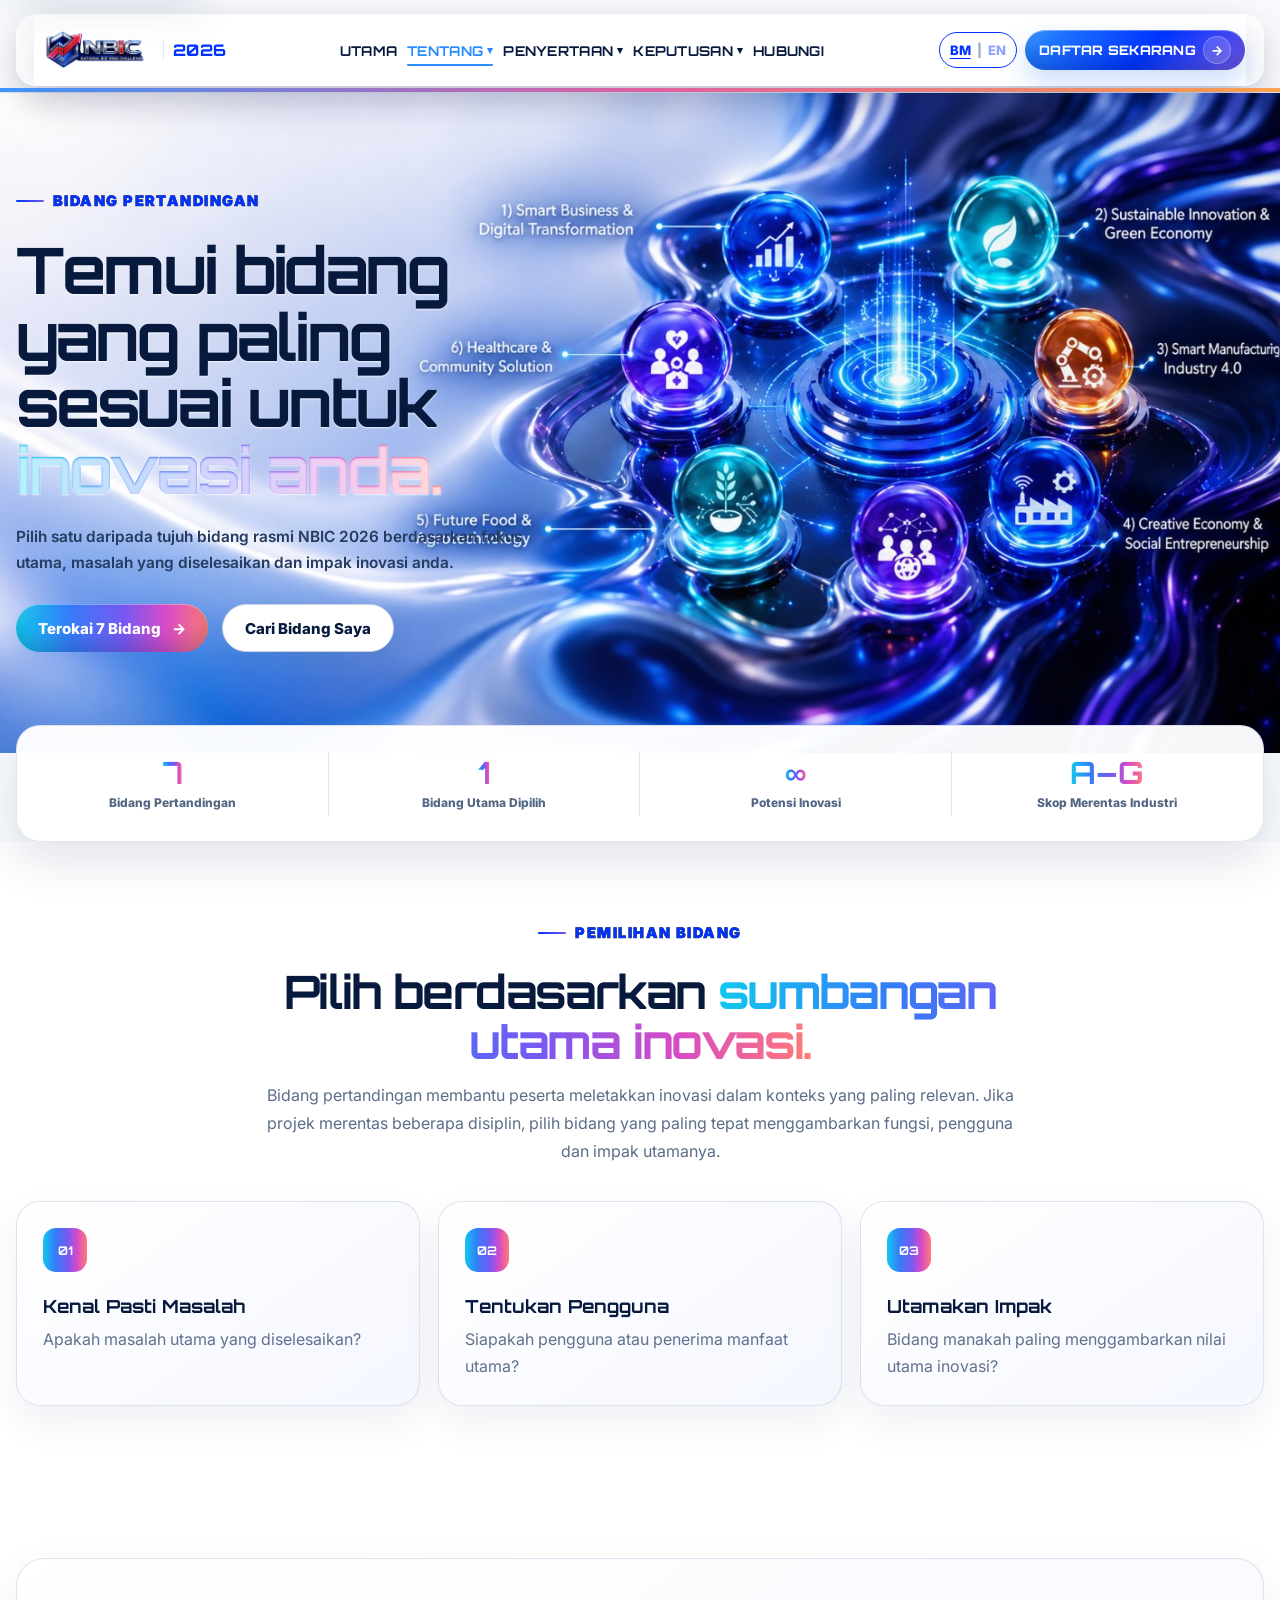
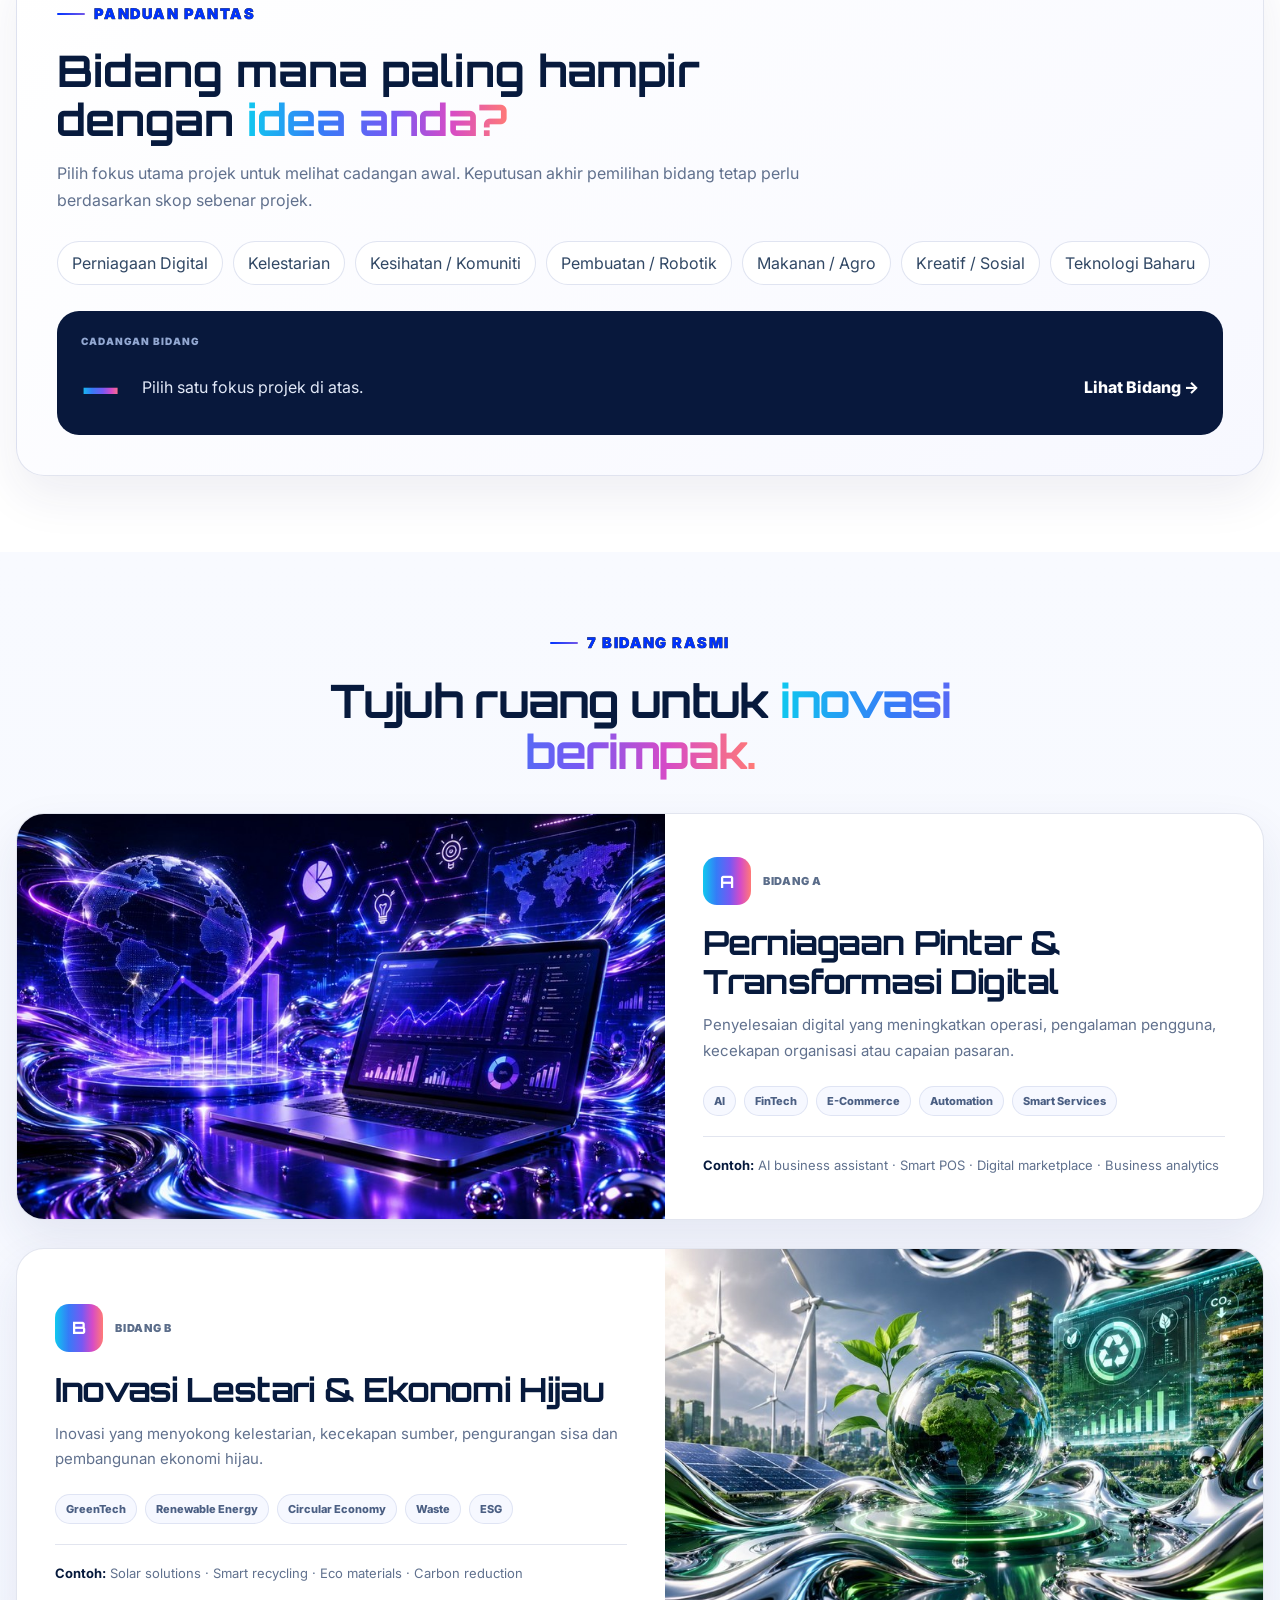
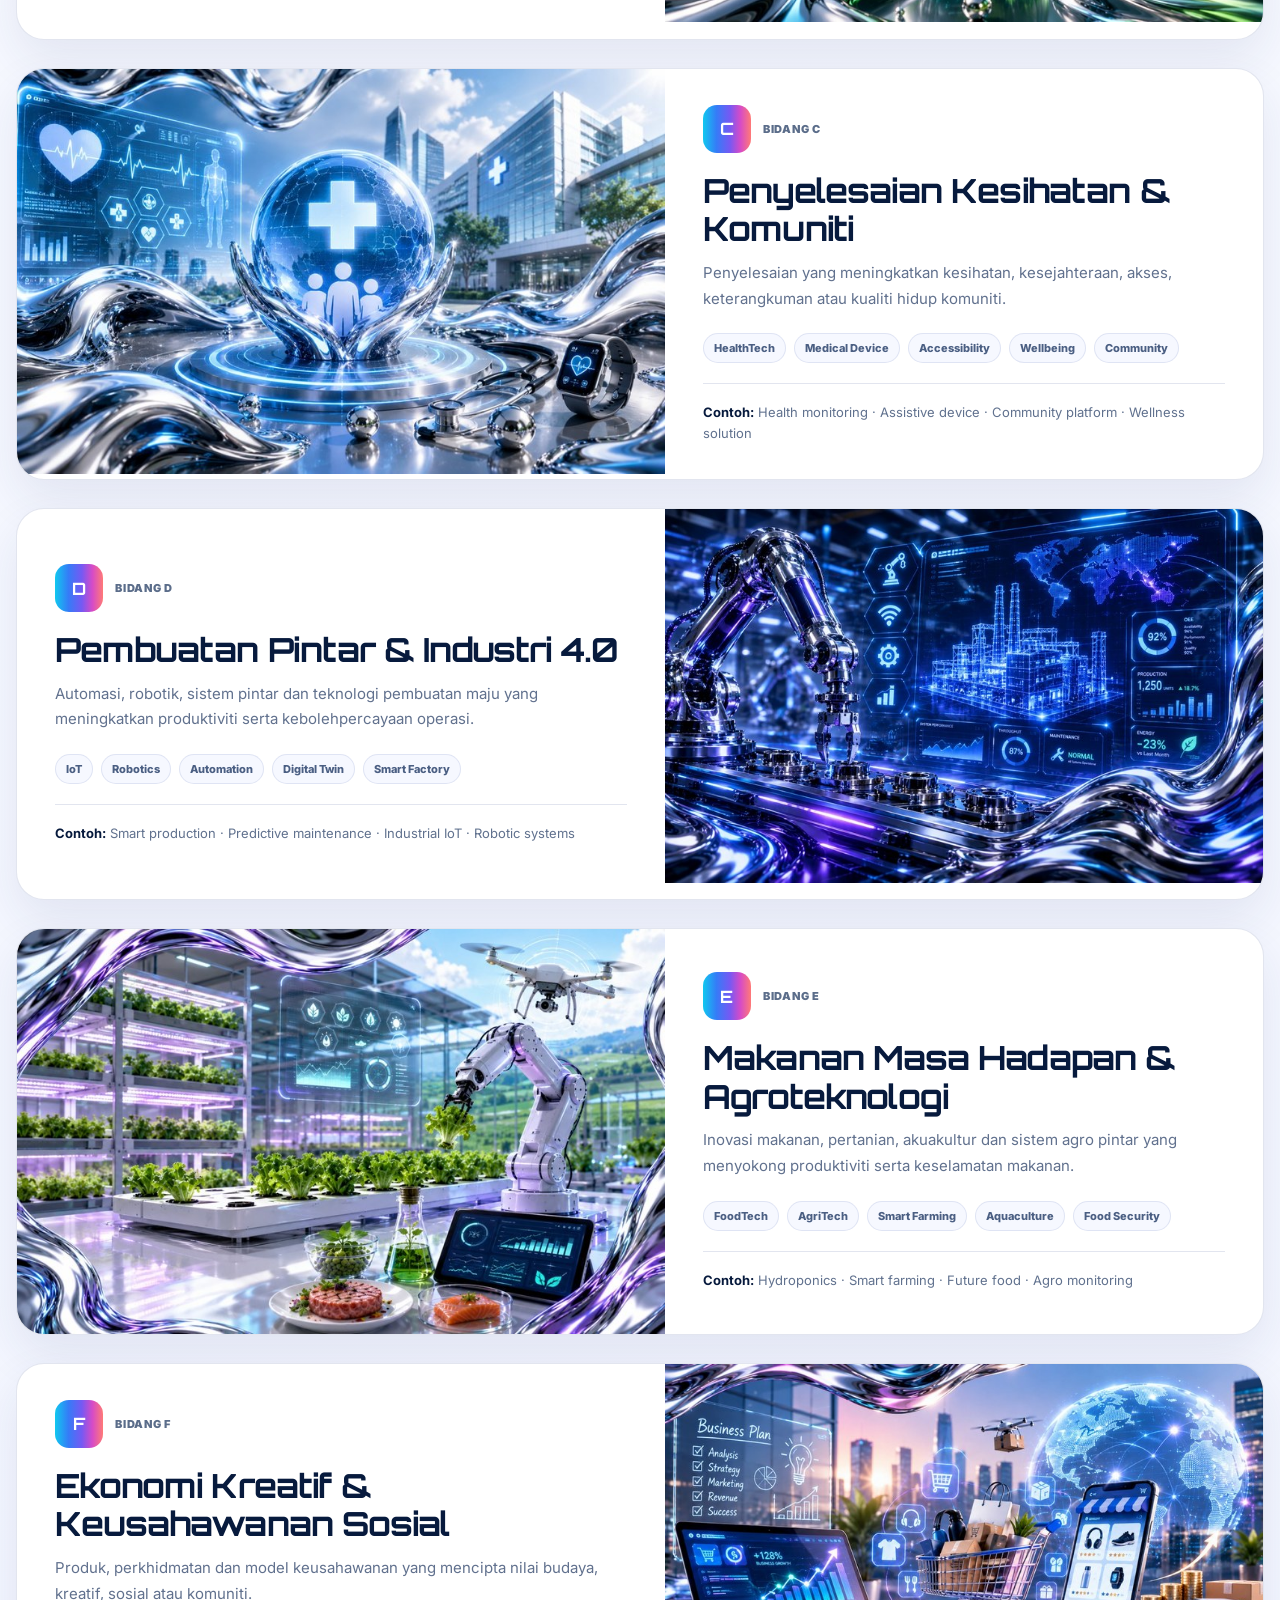
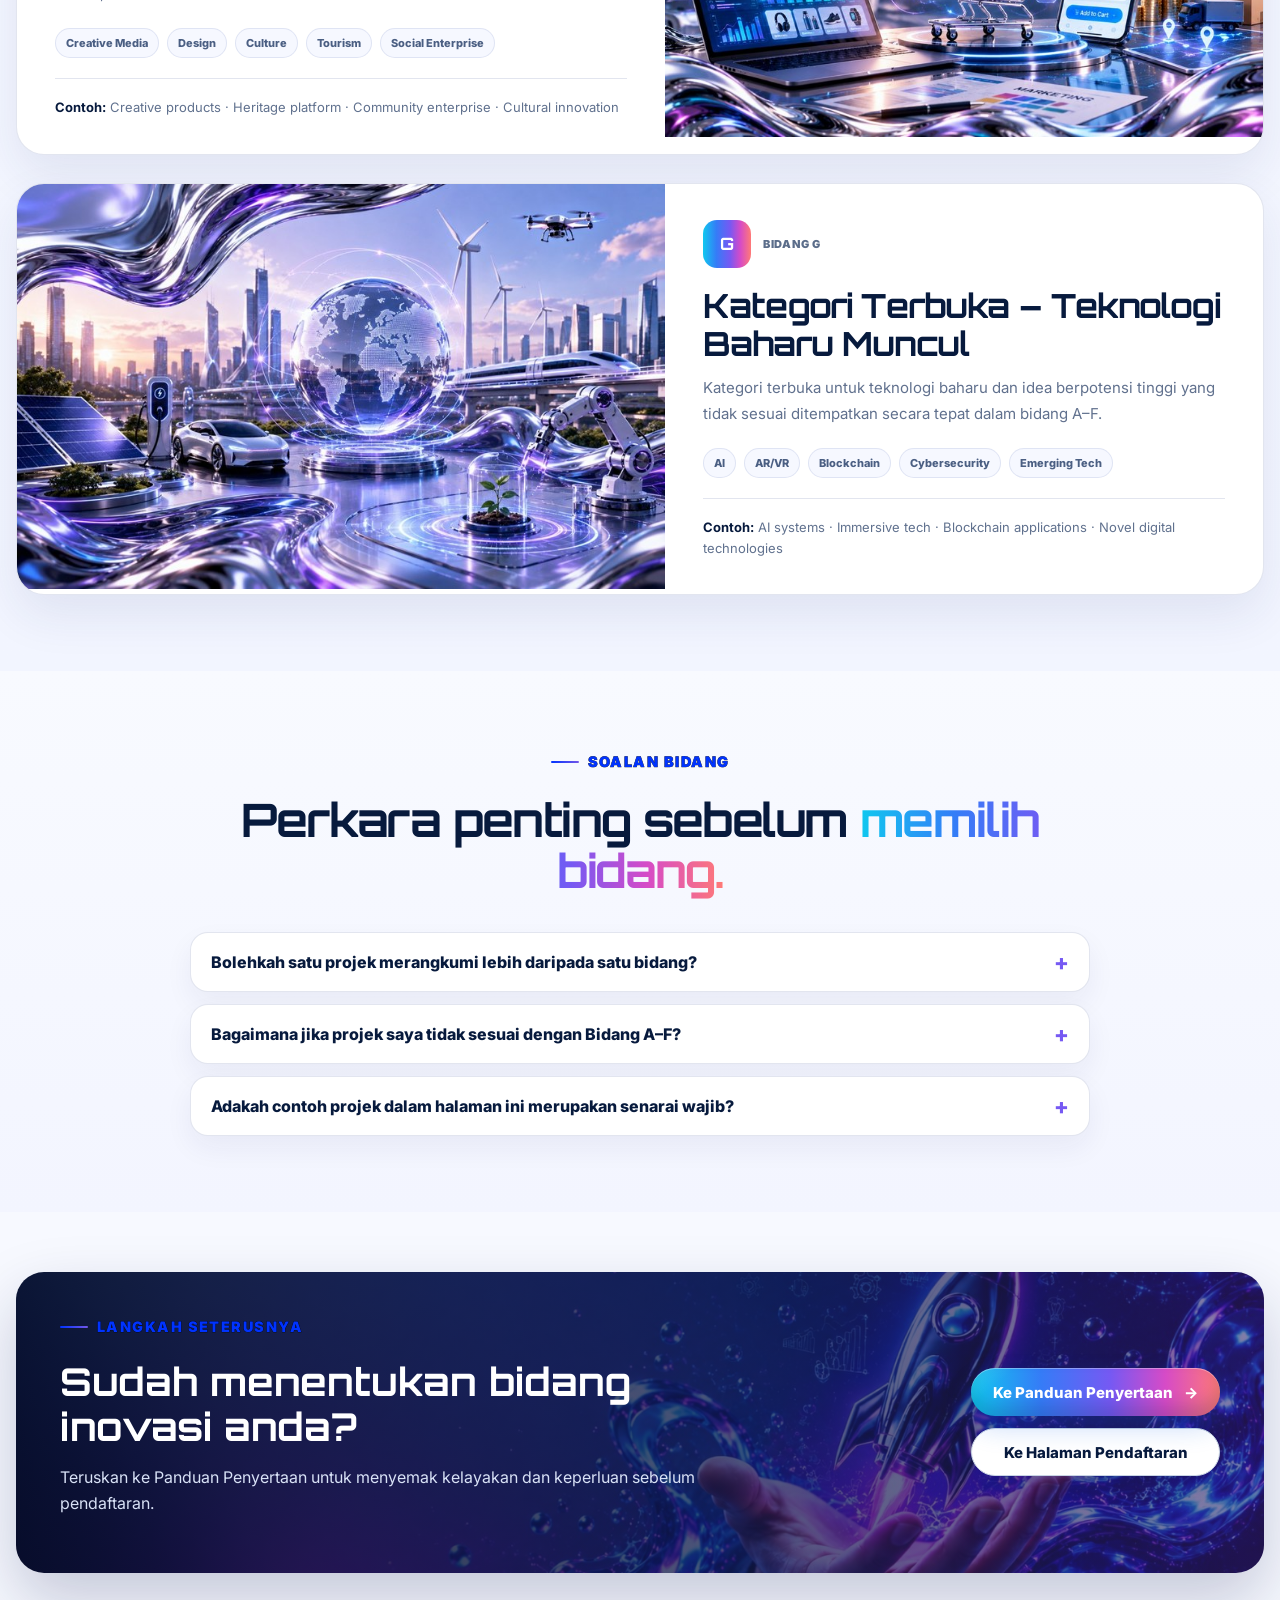
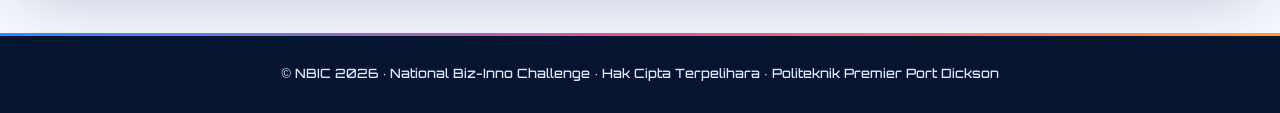
==== commit 0d76313c: "Add files via upload" ====
--- a/categories.html
+++ b/categories.html
@@ -26,7 +26,7 @@
 
   <link rel="stylesheet" href="css/styles.css?v=20260806-unified">
   <link rel="stylesheet" href="css/theme.css?v=20260807-locked-system-v16">
-  <link rel="stylesheet" href="css/page-categories-v2.css?v=20260809-premium-home-assets-v2-1">
+  <link rel="stylesheet" href="css/page-categories-v2.css?v=20260809-quick-guide-first-v2-2">
 </head>
 <body class="inner-page system-page categories-page categories-master-page">
 <a class="skip-link" href="#main-content">Skip to main content</a>
@@ -144,96 +144,6 @@
   </div>
 </section>
 
-<section class="categories-section categories-showcase" id="areas">
-  <div class="container">
-    <div class="categories-section-heading reveal">
-      <p class="eyebrow"><span class="lang-ms">7 Bidang Rasmi</span><span class="lang-en">7 Official Areas</span></p>
-      <h2><span class="lang-ms">Tujuh ruang untuk <em>inovasi berimpak.</em></span><span class="lang-en">Seven pathways for <em>impactful innovation.</em></span></h2>
-    </div>
-
-    <div class="category-feature-list">
-
-      <article class="category-feature reveal" id="area-a">
-        <div class="category-media"><img src="assets/images/bidang/bidang-a-perniagaan-pintar.jpg" alt="Futuristic digital business and e-commerce innovation scene" loading="lazy" width="800" height="500"></div>
-        <div class="category-copy">
-          <div class="category-kicker"><span class="category-letter">A</span><span><span class="lang-ms">Bidang A</span><span class="lang-en">Area A</span></span></div>
-          <h3><span class="lang-ms">Perniagaan Pintar & Transformasi Digital</span><span class="lang-en">Smart Business & Digital Transformation</span></h3>
-          <p><span class="lang-ms">Penyelesaian digital yang meningkatkan operasi, pengalaman pengguna, kecekapan organisasi atau capaian pasaran.</span><span class="lang-en">Digital solutions that improve operations, user experience, organisational efficiency or market reach.</span></p>
-          <div class="tag-row"><span>AI</span><span>FinTech</span><span>E-Commerce</span><span>Automation</span><span>Smart Services</span></div>
-          <div class="example-line"><strong><span class="lang-ms">Contoh:</span><span class="lang-en">Examples:</span></strong> AI business assistant · Smart POS · Digital marketplace · Business analytics</div>
-        </div>
-      </article>
-
-      <article class="category-feature reverse reveal" id="area-b">
-        <div class="category-media"><img src="assets/images/bidang/bidang-b-inovasi-lestari.jpg" alt="Futuristic sustainability and green economy scene" loading="lazy" width="800" height="500"></div>
-        <div class="category-copy">
-          <div class="category-kicker"><span class="category-letter">B</span><span><span class="lang-ms">Bidang B</span><span class="lang-en">Area B</span></span></div>
-          <h3><span class="lang-ms">Inovasi Lestari & Ekonomi Hijau</span><span class="lang-en">Sustainable Innovation & Green Economy</span></h3>
-          <p><span class="lang-ms">Inovasi yang menyokong kelestarian, kecekapan sumber, pengurangan sisa dan pembangunan ekonomi hijau.</span><span class="lang-en">Innovations supporting sustainability, resource efficiency, waste reduction and green economic development.</span></p>
-          <div class="tag-row"><span>GreenTech</span><span>Renewable Energy</span><span>Circular Economy</span><span>Waste</span><span>ESG</span></div>
-          <div class="example-line"><strong><span class="lang-ms">Contoh:</span><span class="lang-en">Examples:</span></strong> Solar solutions · Smart recycling · Eco materials · Carbon reduction</div>
-        </div>
-      </article>
-
-      <article class="category-feature reveal" id="area-c">
-        <div class="category-media"><img src="assets/images/bidang/bidang-c-kesihatan-komuniti.jpg" alt="Futuristic healthcare and community innovation scene" loading="lazy" width="800" height="500"></div>
-        <div class="category-copy">
-          <div class="category-kicker"><span class="category-letter">C</span><span><span class="lang-ms">Bidang C</span><span class="lang-en">Area C</span></span></div>
-          <h3><span class="lang-ms">Penyelesaian Kesihatan & Komuniti</span><span class="lang-en">Healthcare & Community Solutions</span></h3>
-          <p><span class="lang-ms">Penyelesaian yang meningkatkan kesihatan, kesejahteraan, akses, keterangkuman atau kualiti hidup komuniti.</span><span class="lang-en">Solutions that improve health, wellbeing, access, inclusion or community quality of life.</span></p>
-          <div class="tag-row"><span>HealthTech</span><span>Medical Device</span><span>Accessibility</span><span>Wellbeing</span><span>Community</span></div>
-          <div class="example-line"><strong><span class="lang-ms">Contoh:</span><span class="lang-en">Examples:</span></strong> Health monitoring · Assistive device · Community platform · Wellness solution</div>
-        </div>
-      </article>
-
-      <article class="category-feature reverse reveal" id="area-d">
-        <div class="category-media"><img src="assets/images/bidang/bidang-d-industri-4.jpg" alt="Futuristic smart manufacturing and Industry 4.0 scene" loading="lazy" width="800" height="500"></div>
-        <div class="category-copy">
-          <div class="category-kicker"><span class="category-letter">D</span><span><span class="lang-ms">Bidang D</span><span class="lang-en">Area D</span></span></div>
-          <h3><span class="lang-ms">Pembuatan Pintar & Industri 4.0</span><span class="lang-en">Smart Manufacturing & Industry 4.0</span></h3>
-          <p><span class="lang-ms">Automasi, robotik, sistem pintar dan teknologi pembuatan maju yang meningkatkan produktiviti serta kebolehpercayaan operasi.</span><span class="lang-en">Automation, robotics, smart systems and advanced manufacturing technologies that improve productivity and operational reliability.</span></p>
-          <div class="tag-row"><span>IoT</span><span>Robotics</span><span>Automation</span><span>Digital Twin</span><span>Smart Factory</span></div>
-          <div class="example-line"><strong><span class="lang-ms">Contoh:</span><span class="lang-en">Examples:</span></strong> Smart production · Predictive maintenance · Industrial IoT · Robotic systems</div>
-        </div>
-      </article>
-
-      <article class="category-feature reveal" id="area-e">
-        <div class="category-media"><img src="assets/images/bidang/bidang-e-makanan-agroteknologi.jpg" alt="Futuristic food and agrotechnology innovation scene" loading="lazy" width="800" height="500"></div>
-        <div class="category-copy">
-          <div class="category-kicker"><span class="category-letter">E</span><span><span class="lang-ms">Bidang E</span><span class="lang-en">Area E</span></span></div>
-          <h3><span class="lang-ms">Makanan Masa Hadapan & Agroteknologi</span><span class="lang-en">Future Food & Agrotechnology</span></h3>
-          <p><span class="lang-ms">Inovasi makanan, pertanian, akuakultur dan sistem agro pintar yang menyokong produktiviti serta keselamatan makanan.</span><span class="lang-en">Food, agriculture, aquaculture and smart agro-system innovations supporting productivity and food security.</span></p>
-          <div class="tag-row"><span>FoodTech</span><span>AgriTech</span><span>Smart Farming</span><span>Aquaculture</span><span>Food Security</span></div>
-          <div class="example-line"><strong><span class="lang-ms">Contoh:</span><span class="lang-en">Examples:</span></strong> Hydroponics · Smart farming · Future food · Agro monitoring</div>
-        </div>
-      </article>
-
-      <article class="category-feature reverse reveal" id="area-f">
-        <div class="category-media"><img src="assets/images/bidang/bidang-f-ekonomi-kreatif.jpg" alt="Creative economy and social entrepreneurship innovation scene" loading="lazy" width="800" height="500"></div>
-        <div class="category-copy">
-          <div class="category-kicker"><span class="category-letter">F</span><span><span class="lang-ms">Bidang F</span><span class="lang-en">Area F</span></span></div>
-          <h3><span class="lang-ms">Ekonomi Kreatif & Keusahawanan Sosial</span><span class="lang-en">Creative Economy & Social Entrepreneurship</span></h3>
-          <p><span class="lang-ms">Produk, perkhidmatan dan model keusahawanan yang mencipta nilai budaya, kreatif, sosial atau komuniti.</span><span class="lang-en">Products, services and entrepreneurial models that create cultural, creative, social or community value.</span></p>
-          <div class="tag-row"><span>Creative Media</span><span>Design</span><span>Culture</span><span>Tourism</span><span>Social Enterprise</span></div>
-          <div class="example-line"><strong><span class="lang-ms">Contoh:</span><span class="lang-en">Examples:</span></strong> Creative products · Heritage platform · Community enterprise · Cultural innovation</div>
-        </div>
-      </article>
-
-      <article class="category-feature reveal" id="area-g">
-        <div class="category-media"><img src="assets/images/bidang/bidang-g-teknologi-baharu.jpg" alt="Emerging technology and AI innovation scene" loading="lazy" width="800" height="500"></div>
-        <div class="category-copy">
-          <div class="category-kicker"><span class="category-letter">G</span><span><span class="lang-ms">Bidang G</span><span class="lang-en">Area G</span></span></div>
-          <h3><span class="lang-ms">Kategori Terbuka – Teknologi Baharu Muncul</span><span class="lang-en">Open Category – Emerging Technologies</span></h3>
-          <p><span class="lang-ms">Kategori terbuka untuk teknologi baharu dan idea berpotensi tinggi yang tidak sesuai ditempatkan secara tepat dalam bidang A–F.</span><span class="lang-en">An open category for emerging technologies and high-potential ideas that do not fit precisely within Areas A–F.</span></p>
-          <div class="tag-row"><span>AI</span><span>AR/VR</span><span>Blockchain</span><span>Cybersecurity</span><span>Emerging Tech</span></div>
-          <div class="example-line"><strong><span class="lang-ms">Contoh:</span><span class="lang-en">Examples:</span></strong> AI systems · Immersive tech · Blockchain applications · Novel digital technologies</div>
-        </div>
-      </article>
-
-    </div>
-  </div>
-</section>
-
 <section class="categories-section category-finder" id="find-category">
   <div class="container">
     <div class="finder-panel reveal">
@@ -263,6 +173,98 @@
     </div>
   </div>
 </section>
+
+<section class="categories-section categories-showcase" id="areas">
+  <div class="container">
+    <div class="categories-section-heading reveal">
+      <p class="eyebrow"><span class="lang-ms">7 Bidang Rasmi</span><span class="lang-en">7 Official Areas</span></p>
+      <h2><span class="lang-ms">Tujuh ruang untuk <em>inovasi berimpak.</em></span><span class="lang-en">Seven pathways for <em>impactful innovation.</em></span></h2>
+    </div>
+
+    <div class="category-feature-list">
+
+      <article class="category-feature reveal" id="area-a">
+        <div class="category-media"><img src="assets/images/bidang/bidang-a-perniagaan-pintar.jpg" alt="Futuristic digital business and e-commerce innovation scene" loading="lazy" width="800" height="500"></div>
+        <div class="category-copy">
+          <div class="category-kicker"><span class="category-letter">A</span><span><span class="lang-ms">Bidang A</span><span class="lang-en">Area A</span></span></div>
+          <h3><span class="lang-ms">Perniagaan Pintar & Transformasi Digital</span><span class="lang-en">Smart Business & Digital Transformation</span></h3>
+          <p><span class="lang-ms">Penyelesaian digital yang meningkatkan operasi, pengalaman pengguna, kecekapan organisasi atau capaian pasaran.</span><span class="lang-en">Digital solutions that improve operations, user experience, organisational efficiency or market reach.</span></p>
+          <div class="tag-row"><span>AI</span><span>FinTech</span><span>E-Commerce</span><span>Automation</span><span>Smart Services</span></div>
+          <div class="example-line"><strong><span class="lang-ms">Contoh:</span><span class="lang-en">Examples:</span></strong> AI business assistant · Smart POS · Digital marketplace · Business analytics</div>
+        </div>
+      </article>
+
+      <article class="category-feature reverse reveal" id="area-b">
+        <div class="category-media"><img src="assets/images/bidang/bidang-b-inovasi-lestari.jpg" alt="Futuristic sustainability and green economy scene" loading="lazy" width="800" height="500"></div>
+        <div class="category-copy">
+          <div class="category-kicker"><span class="category-letter">B</span><span><span class="lang-ms">Bidang B</span><span class="lang-en">Area B</span></span></div>
+          <h3><span class="lang-ms">Inovasi Lestari & Ekonomi Hijau</span><span class="lang-en">Sustainable Innovation & Green Economy</span></h3>
+          <p><span class="lang-ms">Inovasi yang menyokong kelestarian, kecekapan sumber, pengurangan sisa dan pembangunan ekonomi hijau.</span><span class="lang-en">Innovations supporting sustainability, resource efficiency, waste reduction and green economic development.</span></p>
+          <div class="tag-row"><span>GreenTech</span><span>Renewable Energy</span><span>Circular Economy</span><span>Waste</span><span>ESG</span></div>
+          <div class="example-line"><strong><span class="lang-ms">Contoh:</span><span class="lang-en">Examples:</span></strong> Solar solutions · Smart recycling · Eco materials · Carbon reduction</div>
+        </div>
+      </article>
+
+      <article class="category-feature reveal" id="area-c">
+        <div class="category-media"><img src="assets/images/bidang/bidang-c-kesihatan-komuniti.jpg" alt="Futuristic healthcare and community innovation scene" loading="lazy" width="800" height="500"></div>
+        <div class="category-copy">
+          <div class="category-kicker"><span class="category-letter">C</span><span><span class="lang-ms">Bidang C</span><span class="lang-en">Area C</span></span></div>
+          <h3><span class="lang-ms">Penyelesaian Kesihatan & Komuniti</span><span class="lang-en">Healthcare & Community Solutions</span></h3>
+          <p><span class="lang-ms">Penyelesaian yang meningkatkan kesihatan, kesejahteraan, akses, keterangkuman atau kualiti hidup komuniti.</span><span class="lang-en">Solutions that improve health, wellbeing, access, inclusion or community quality of life.</span></p>
+          <div class="tag-row"><span>HealthTech</span><span>Medical Device</span><span>Accessibility</span><span>Wellbeing</span><span>Community</span></div>
+          <div class="example-line"><strong><span class="lang-ms">Contoh:</span><span class="lang-en">Examples:</span></strong> Health monitoring · Assistive device · Community platform · Wellness solution</div>
+        </div>
+      </article>
+
+      <article class="category-feature reverse reveal" id="area-d">
+        <div class="category-media"><img src="assets/images/bidang/bidang-d-industri-4.jpg" alt="Futuristic smart manufacturing and Industry 4.0 scene" loading="lazy" width="800" height="500"></div>
+        <div class="category-copy">
+          <div class="category-kicker"><span class="category-letter">D</span><span><span class="lang-ms">Bidang D</span><span class="lang-en">Area D</span></span></div>
+          <h3><span class="lang-ms">Pembuatan Pintar & Industri 4.0</span><span class="lang-en">Smart Manufacturing & Industry 4.0</span></h3>
+          <p><span class="lang-ms">Automasi, robotik, sistem pintar dan teknologi pembuatan maju yang meningkatkan produktiviti serta kebolehpercayaan operasi.</span><span class="lang-en">Automation, robotics, smart systems and advanced manufacturing technologies that improve productivity and operational reliability.</span></p>
+          <div class="tag-row"><span>IoT</span><span>Robotics</span><span>Automation</span><span>Digital Twin</span><span>Smart Factory</span></div>
+          <div class="example-line"><strong><span class="lang-ms">Contoh:</span><span class="lang-en">Examples:</span></strong> Smart production · Predictive maintenance · Industrial IoT · Robotic systems</div>
+        </div>
+      </article>
+
+      <article class="category-feature reveal" id="area-e">
+        <div class="category-media"><img src="assets/images/bidang/bidang-e-makanan-agroteknologi.jpg" alt="Futuristic food and agrotechnology innovation scene" loading="lazy" width="800" height="500"></div>
+        <div class="category-copy">
+          <div class="category-kicker"><span class="category-letter">E</span><span><span class="lang-ms">Bidang E</span><span class="lang-en">Area E</span></span></div>
+          <h3><span class="lang-ms">Makanan Masa Hadapan & Agroteknologi</span><span class="lang-en">Future Food & Agrotechnology</span></h3>
+          <p><span class="lang-ms">Inovasi makanan, pertanian, akuakultur dan sistem agro pintar yang menyokong produktiviti serta keselamatan makanan.</span><span class="lang-en">Food, agriculture, aquaculture and smart agro-system innovations supporting productivity and food security.</span></p>
+          <div class="tag-row"><span>FoodTech</span><span>AgriTech</span><span>Smart Farming</span><span>Aquaculture</span><span>Food Security</span></div>
+          <div class="example-line"><strong><span class="lang-ms">Contoh:</span><span class="lang-en">Examples:</span></strong> Hydroponics · Smart farming · Future food · Agro monitoring</div>
+        </div>
+      </article>
+
+      <article class="category-feature reverse reveal" id="area-f">
+        <div class="category-media"><img src="assets/images/bidang/bidang-f-ekonomi-kreatif.jpg" alt="Creative economy and social entrepreneurship innovation scene" loading="lazy" width="800" height="500"></div>
+        <div class="category-copy">
+          <div class="category-kicker"><span class="category-letter">F</span><span><span class="lang-ms">Bidang F</span><span class="lang-en">Area F</span></span></div>
+          <h3><span class="lang-ms">Ekonomi Kreatif & Keusahawanan Sosial</span><span class="lang-en">Creative Economy & Social Entrepreneurship</span></h3>
+          <p><span class="lang-ms">Produk, perkhidmatan dan model keusahawanan yang mencipta nilai budaya, kreatif, sosial atau komuniti.</span><span class="lang-en">Products, services and entrepreneurial models that create cultural, creative, social or community value.</span></p>
+          <div class="tag-row"><span>Creative Media</span><span>Design</span><span>Culture</span><span>Tourism</span><span>Social Enterprise</span></div>
+          <div class="example-line"><strong><span class="lang-ms">Contoh:</span><span class="lang-en">Examples:</span></strong> Creative products · Heritage platform · Community enterprise · Cultural innovation</div>
+        </div>
+      </article>
+
+      <article class="category-feature reveal" id="area-g">
+        <div class="category-media"><img src="assets/images/bidang/bidang-g-teknologi-baharu.jpg" alt="Emerging technology and AI innovation scene" loading="lazy" width="800" height="500"></div>
+        <div class="category-copy">
+          <div class="category-kicker"><span class="category-letter">G</span><span><span class="lang-ms">Bidang G</span><span class="lang-en">Area G</span></span></div>
+          <h3><span class="lang-ms">Kategori Terbuka – Teknologi Baharu Muncul</span><span class="lang-en">Open Category – Emerging Technologies</span></h3>
+          <p><span class="lang-ms">Kategori terbuka untuk teknologi baharu dan idea berpotensi tinggi yang tidak sesuai ditempatkan secara tepat dalam bidang A–F.</span><span class="lang-en">An open category for emerging technologies and high-potential ideas that do not fit precisely within Areas A–F.</span></p>
+          <div class="tag-row"><span>AI</span><span>AR/VR</span><span>Blockchain</span><span>Cybersecurity</span><span>Emerging Tech</span></div>
+          <div class="example-line"><strong><span class="lang-ms">Contoh:</span><span class="lang-en">Examples:</span></strong> AI systems · Immersive tech · Blockchain applications · Novel digital technologies</div>
+        </div>
+      </article>
+
+    </div>
+  </div>
+</section>
+
+
 
 <section class="categories-section categories-faq">
   <div class="container">
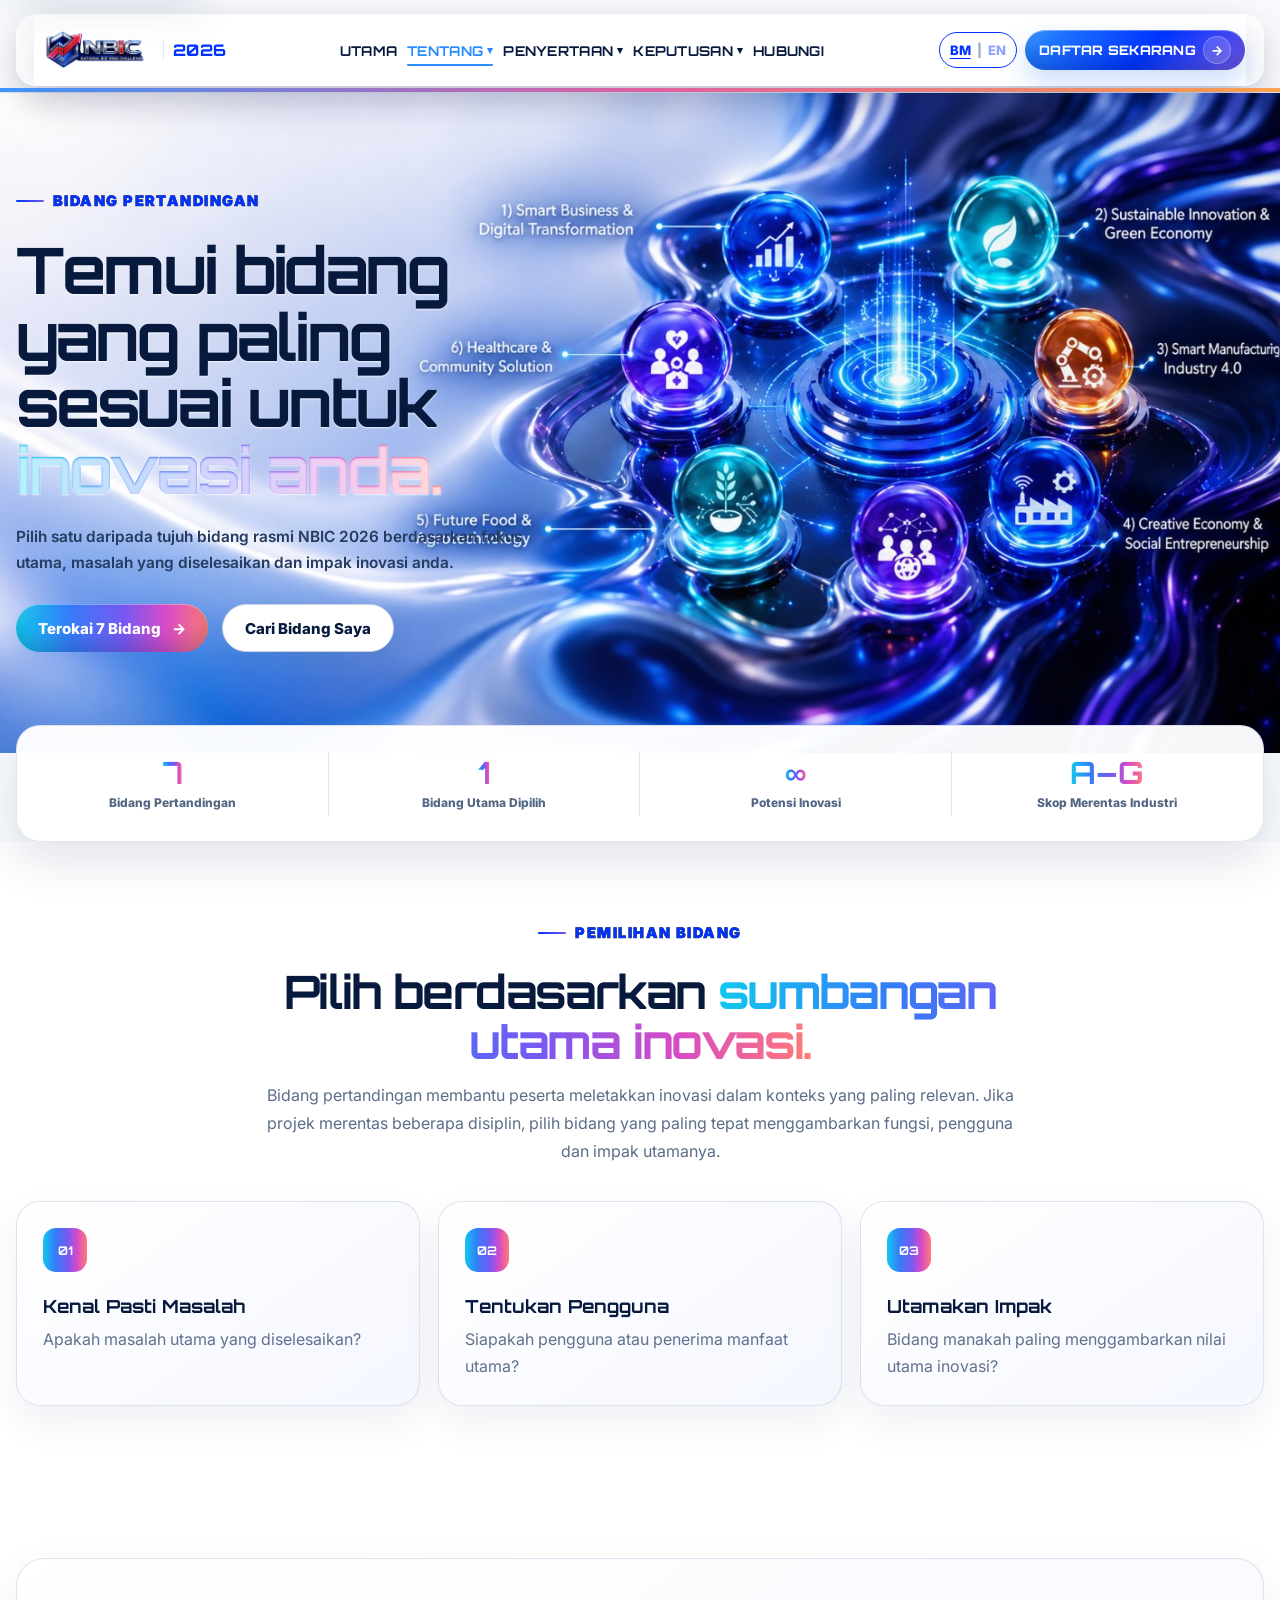
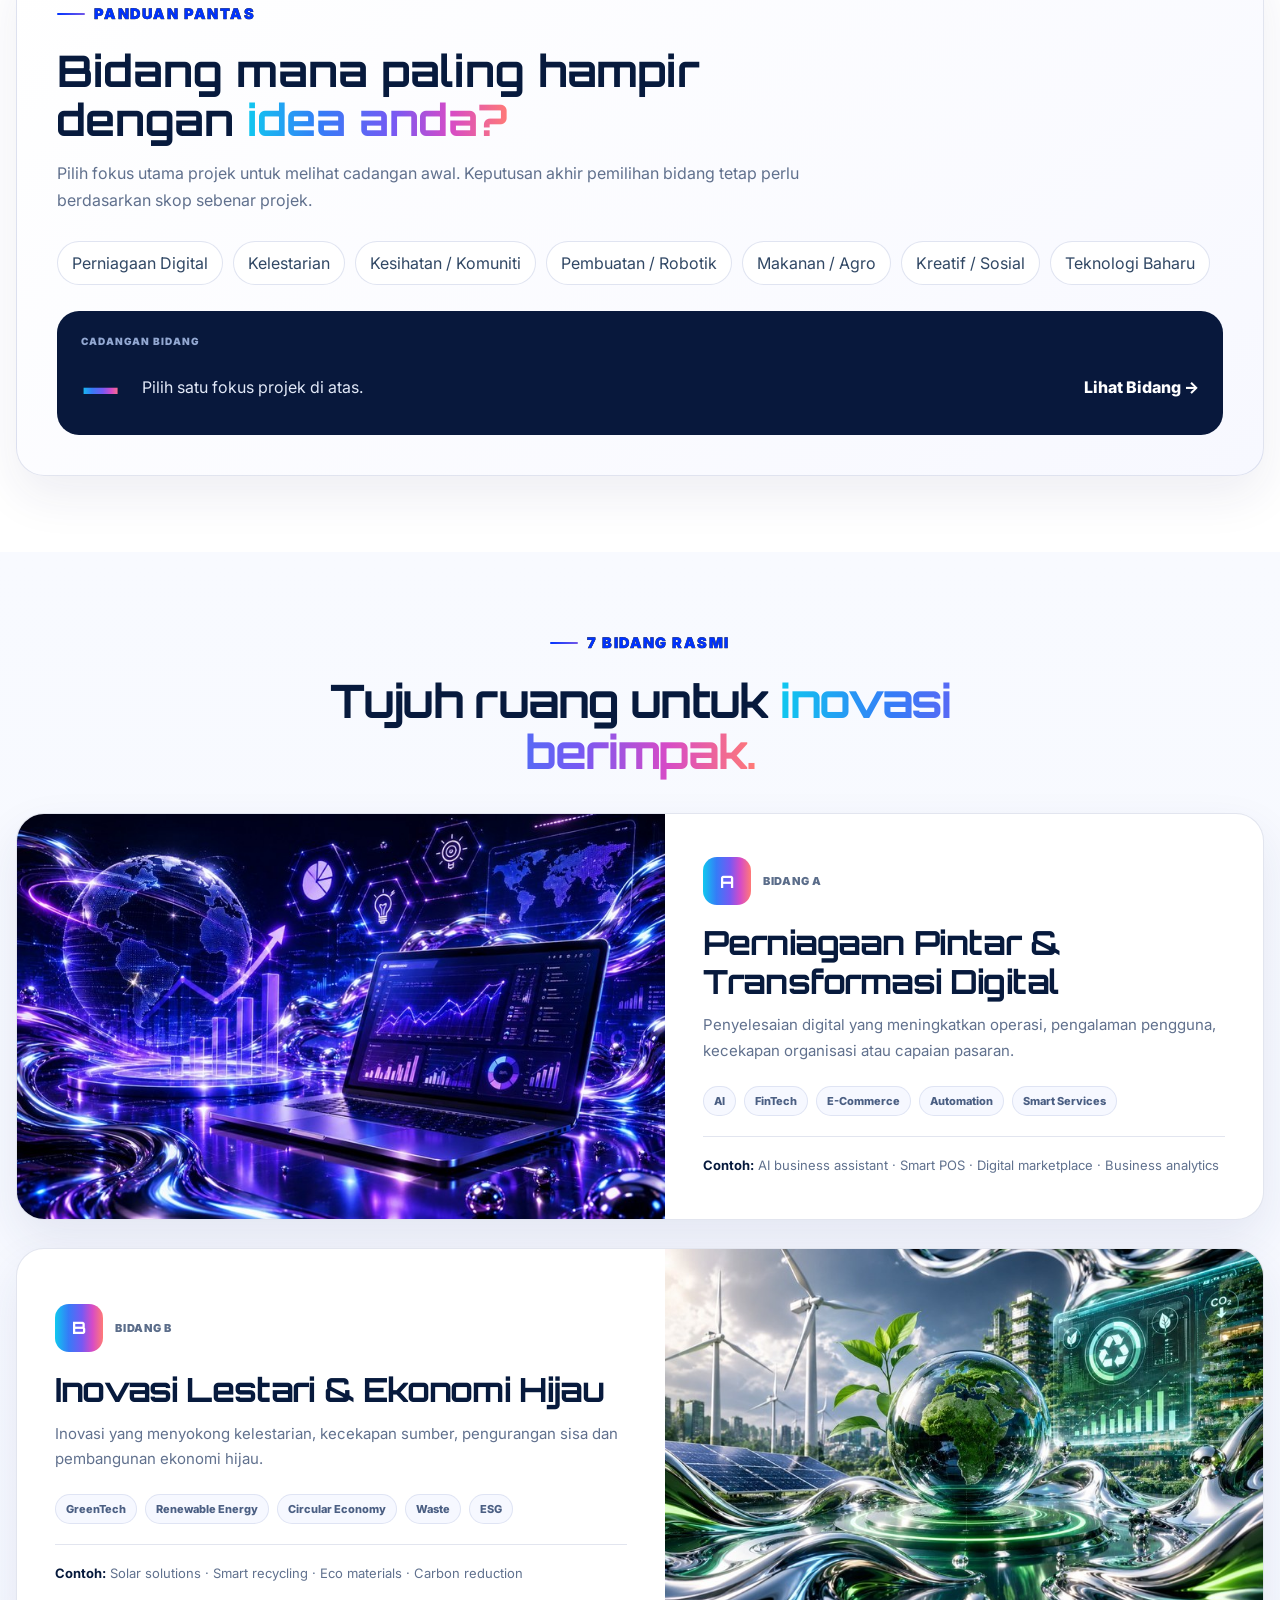
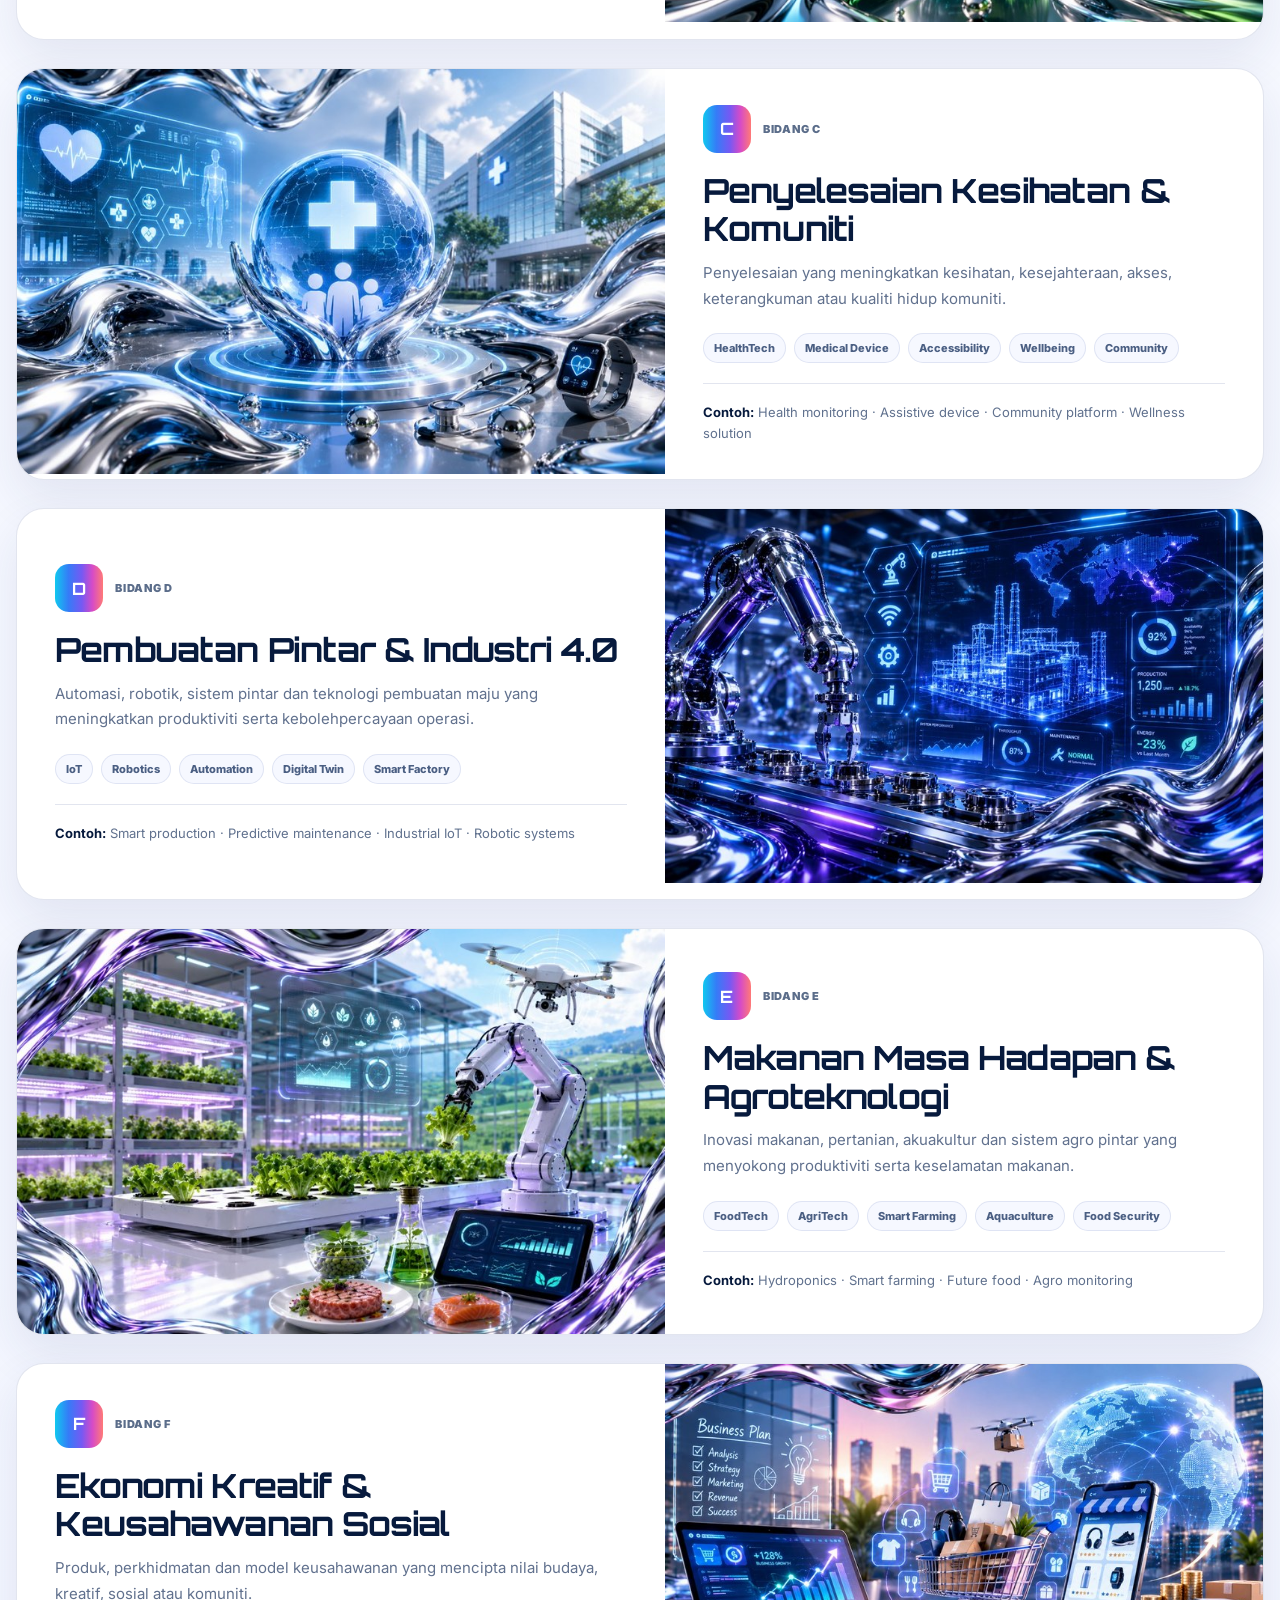
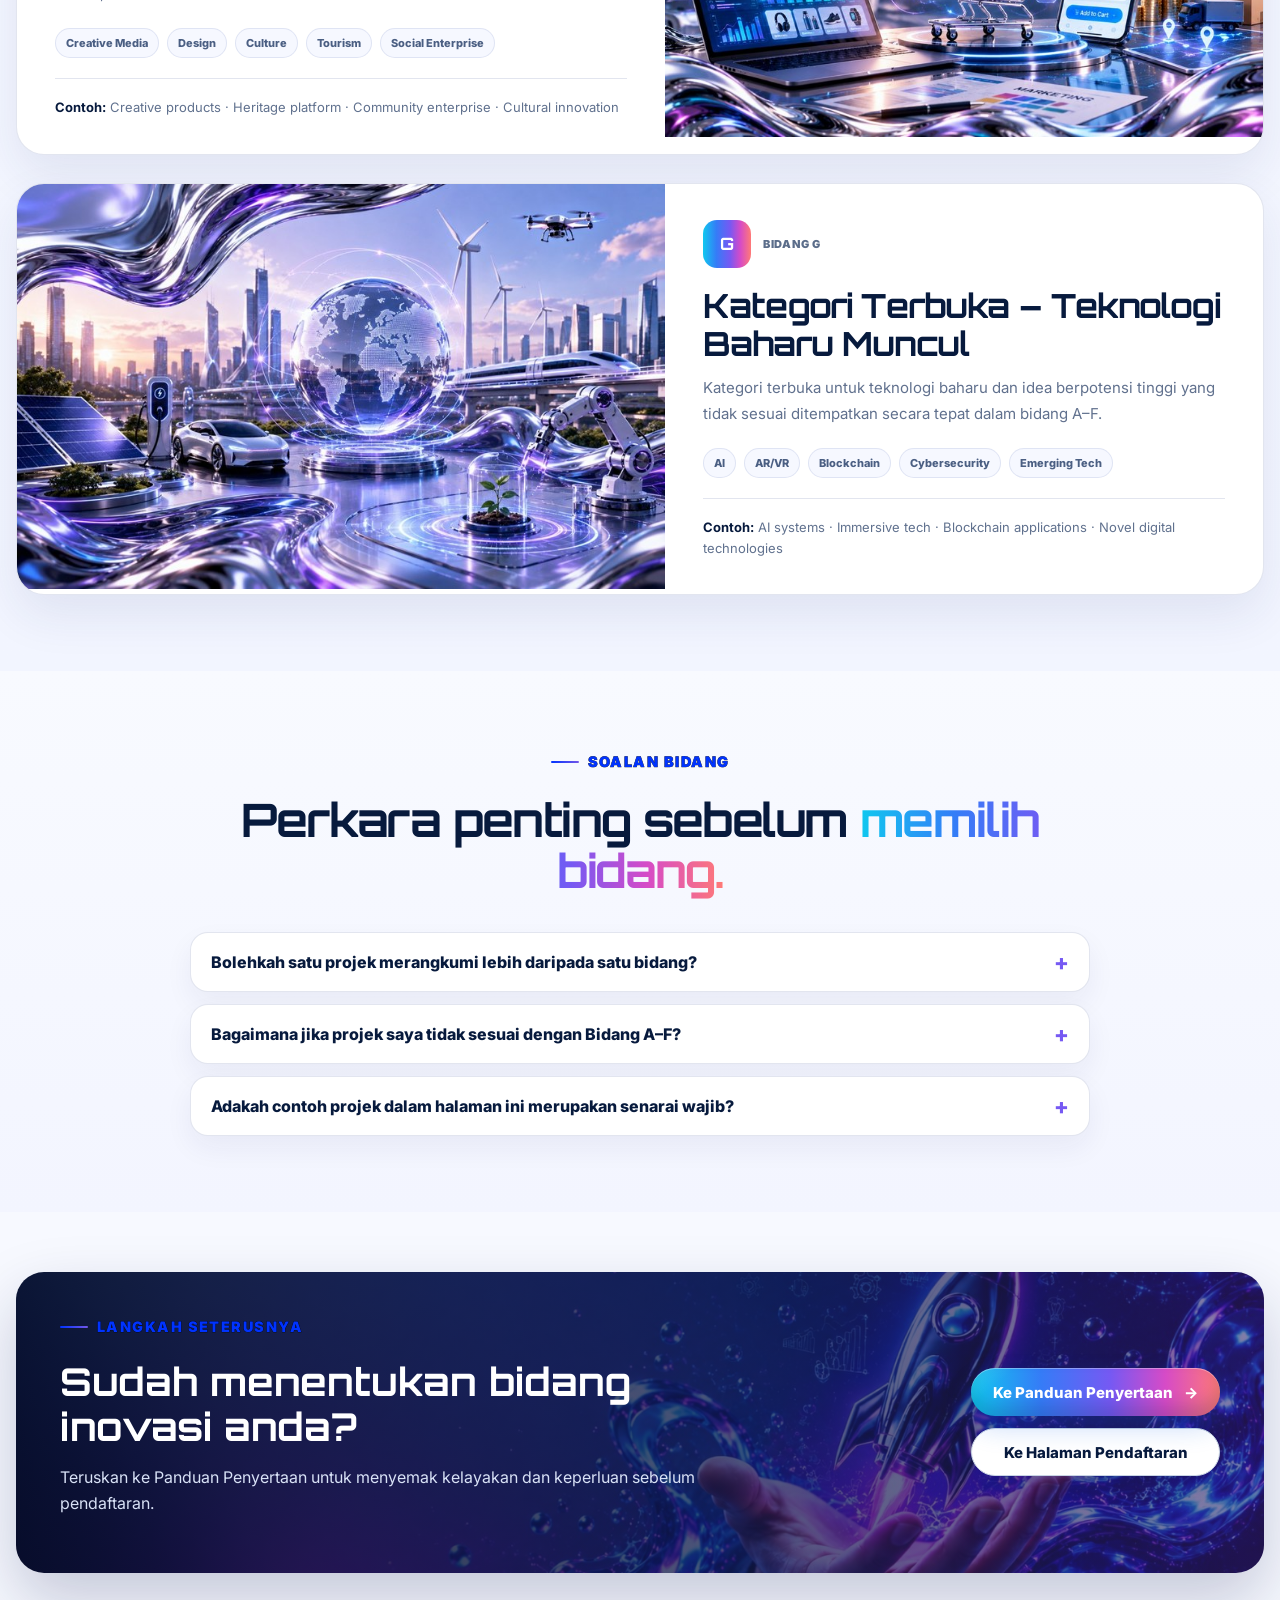
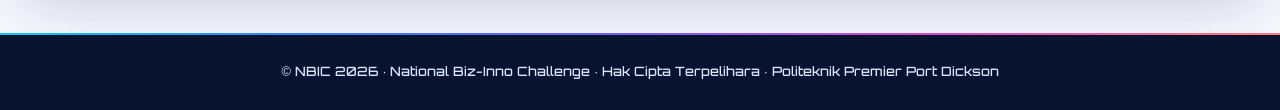
==== commit fbe68949: "Add files via upload" ====
--- a/categories.html
+++ b/categories.html
@@ -1,308 +1,268 @@
 <!DOCTYPE html>
-<html lang="ms" data-lang="ms">
+
+<html data-lang="ms" lang="ms">
 <head>
-  <meta charset="utf-8">
-  <meta name="viewport" content="width=device-width, initial-scale=1">
-  <meta name="theme-color" content="#071a3d">
-  <meta name="description" content="Tujuh bidang pertandingan rasmi NBIC 2026 untuk membantu peserta memilih kategori yang paling sesuai dengan fokus dan impak inovasi.">
-  <title>NBIC 2026 | Bidang Pertandingan</title>
-
-  <link rel="icon" href="assets/images/favicon.ico" type="image/x-icon">
-  <link rel="icon" type="image/png" sizes="32x32" href="assets/images/favicon-32.png">
-  <link rel="icon" type="image/png" sizes="192x192" href="assets/images/favicon-192.png">
-  <link rel="apple-touch-icon" href="assets/images/apple-touch-icon.png">
-
-  <meta property="og:type" content="website">
-  <meta property="og:site_name" content="NBIC 2026">
-  <meta property="og:url" content="https://nbic2026-ppd.github.io/NBIC-PPD/categories.html">
-  <meta property="og:title" content="NBIC 2026 | Bidang Pertandingan">
-  <meta property="og:description" content="Tujuh bidang pertandingan rasmi NBIC 2026 untuk membantu peserta menentukan kategori inovasi yang paling sesuai.">
-  <meta property="og:image" content="https://nbic2026-ppd.github.io/NBIC-PPD/assets/images/category-hero-page.png">
-  <meta name="twitter:card" content="summary_large_image">
-
-  <link rel="preconnect" href="https://fonts.googleapis.com">
-  <link rel="preconnect" href="https://fonts.gstatic.com" crossorigin>
-  <link href="https://fonts.googleapis.com/css2?family=Inter:wght@400;500;600;700;800&family=Orbitron:wght@500;600;700;800&display=swap" rel="stylesheet">
-
-  <link rel="stylesheet" href="css/styles.css?v=20260806-unified">
-  <link rel="stylesheet" href="css/theme.css?v=20260807-locked-system-v16">
-  <link rel="stylesheet" href="css/page-categories-v2.css?v=20260809-quick-guide-first-v2-2">
-</head>
+<meta charset="utf-8"/>
+<meta content="width=device-width, initial-scale=1" name="viewport"/>
+<meta content="#071a3d" name="theme-color"/>
+<meta content="Tujuh bidang pertandingan rasmi NBIC 2026 untuk membantu peserta memilih kategori yang paling sesuai dengan fokus dan impak inovasi." name="description"/>
+<title>NBIC 2026 | Bidang Pertandingan</title>
+<link href="assets/images/favicon.ico" rel="icon" type="image/x-icon"/>
+<link href="assets/images/favicon-32.png" rel="icon" sizes="32x32" type="image/png"/>
+<link href="assets/images/favicon-192.png" rel="icon" sizes="192x192" type="image/png"/>
+<link href="assets/images/apple-touch-icon.png" rel="apple-touch-icon"/>
+<meta content="website" property="og:type"/>
+<meta content="NBIC 2026" property="og:site_name"/>
+<meta content="https://nbic2026-ppd.github.io/NBIC-PPD/categories.html" property="og:url"/>
+<meta content="NBIC 2026 | Bidang Pertandingan" property="og:title"/>
+<meta content="Tujuh bidang pertandingan rasmi NBIC 2026 untuk membantu peserta menentukan kategori inovasi yang paling sesuai." property="og:description"/>
+<meta content="https://nbic2026-ppd.github.io/NBIC-PPD/assets/images/category-hero-page.png" property="og:image"/>
+<meta content="summary_large_image" name="twitter:card"/>
+<link href="https://fonts.googleapis.com" rel="preconnect"/>
+<link crossorigin="" href="https://fonts.gstatic.com" rel="preconnect"/>
+<link href="https://fonts.googleapis.com/css2?family=Inter:wght@400;500;600;700;800&amp;family=Orbitron:wght@500;600;700;800&amp;display=swap" rel="stylesheet"/>
+<link href="css/styles.css?v=20260806-unified" rel="stylesheet"/>
+<link href="css/theme.css?v=20260807-locked-system-v16" rel="stylesheet"/>
+<link href="css/page-categories-v2.css?v=20260809-quick-guide-first-v2-2" rel="stylesheet"/>
+<link href="css/nav-footer-final-fix-v1.css?v=20260809-nav-footer-fix" rel="stylesheet"/></head>
 <body class="inner-page system-page categories-page categories-master-page">
 <a class="skip-link" href="#main-content">Skip to main content</a>
 <header class="site-header">
-  <div class="container navbar">
-    <nav aria-label="Primary navigation" class="nav-shell">
-      <a aria-label="NBIC 2026 home" class="brand" href="index.html">
-        <div class="brand-badge"><img alt="NBIC 2026 logo" src="assets/images/nbic-logo.png"></div>
-        <span class="brand-year">2026</span>
-      </a>
-
-      <button aria-controls="navLinks" aria-expanded="false" aria-label="Open navigation" class="menu-toggle" id="menuToggle" type="button">
-        <span></span><span></span><span></span>
-      </button>
-
-      <div class="nav-links" id="navLinks">
-        <a href="index.html"><span class="lang-en">Home</span><span class="lang-ms">Utama</span></a>
-
-        <div class="nav-dropdown">
-          <button aria-expanded="false" class="nav-dropdown-toggle active" type="button">
-            <span class="lang-en">About</span><span class="lang-ms">Tentang</span><span class="caret">▾</span>
-          </button>
-          <div class="nav-dropdown-menu">
-            <a href="program.html"><span class="lang-en">Programme</span><span class="lang-ms">Program</span></a>
-            <a class="active" href="categories.html"><span class="lang-en">Categories</span><span class="lang-ms">Bidang</span></a>
-            <a href="timeline.html"><span class="lang-en">Timeline</span><span class="lang-ms">Garis Masa</span></a>
-          </div>
-        </div>
-
-        <div class="nav-dropdown">
-          <button aria-expanded="false" class="nav-dropdown-toggle" type="button">
-            <span class="lang-en">Participate</span><span class="lang-ms">Penyertaan</span><span class="caret">▾</span>
-          </button>
-          <div class="nav-dropdown-menu">
-            <a href="participation-guide.html"><span class="lang-en">Participation Guide</span><span class="lang-ms">Panduan Penyertaan</span></a>
-            <a href="registration.html"><span class="lang-en">Registration</span><span class="lang-ms">Pendaftaran</span></a>
-          </div>
-        </div>
-
-        <div class="nav-dropdown">
-          <button aria-expanded="false" class="nav-dropdown-toggle" type="button">
-            <span class="lang-en">Results</span><span class="lang-ms">Keputusan</span><span class="caret">▾</span>
-          </button>
-          <div class="nav-dropdown-menu">
-            <a href="gallery.html"><span class="lang-en">Gallery</span><span class="lang-ms">Galeri</span></a>
-            <a href="winners.html"><span class="lang-en">Winners</span><span class="lang-ms">Pemenang</span></a>
-            <a href="evaluation.html"><span class="lang-en">Innovation Evaluation</span><span class="lang-ms">Penilaian Inovasi</span></a>
-          </div>
-        </div>
-
-        <a href="contact.html"><span class="lang-en">Contact</span><span class="lang-ms">Hubungi</span></a>
-
-        <div aria-label="Language switcher" class="lang-switch lang-switch-mobile">
-          <button data-set-lang="ms" type="button">BM</button><span class="sep">|</span><button data-set-lang="en" type="button">EN</button>
-        </div>
-      </div>
-
-      <div class="nav-actions">
-        <div class="lang-switch">
-          <button data-set-lang="ms" type="button">BM</button><span class="sep">|</span><button data-set-lang="en" type="button">EN</button>
-        </div>
-        <a class="nav-cta" href="https://forms.gle/xqiHcMK7a9vtpRTu7" rel="noopener" target="_blank">
-          <span class="lang-en">Register Now</span><span class="lang-ms">Daftar Sekarang</span><span class="arrow">→</span>
-        </a>
-      </div>
-    </nav>
-  </div>
+<div class="container navbar">
+<nav aria-label="Primary navigation" class="nav-shell">
+<a aria-label="NBIC 2026 home" class="brand" href="index.html">
+<div class="brand-badge"><img alt="NBIC 2026 logo" src="assets/images/nbic-logo.png"/></div>
+<span class="brand-year">2026</span>
+</a>
+<button aria-controls="navLinks" aria-expanded="false" aria-label="Open navigation" class="menu-toggle" id="menuToggle" type="button">
+<span></span><span></span><span></span>
+</button>
+<div class="nav-links" id="navLinks">
+<a href="index.html"><span class="lang-en">Home</span><span class="lang-ms">Utama</span></a>
+<div class="nav-dropdown">
+<button aria-expanded="false" class="nav-dropdown-toggle active" type="button">
+<span class="lang-en">About</span><span class="lang-ms">Tentang</span><span class="caret">▾</span>
+</button>
+<div class="nav-dropdown-menu">
+<a href="program.html"><span class="lang-en">Programme</span><span class="lang-ms">Program</span></a>
+<a class="active" href="categories.html"><span class="lang-en">Categories</span><span class="lang-ms">Bidang</span></a>
+<a href="timeline.html"><span class="lang-en">Timeline</span><span class="lang-ms">Garis Masa</span></a>
+</div>
+</div>
+<div class="nav-dropdown">
+<button aria-expanded="false" class="nav-dropdown-toggle" type="button">
+<span class="lang-en">Participate</span><span class="lang-ms">Penyertaan</span><span class="caret">▾</span>
+</button>
+<div class="nav-dropdown-menu"><a href="participation-guide.html"><span class="lang-en">Participation Guide</span><span class="lang-ms">Panduan Penyertaan</span></a><a href="evaluation.html"><span class="lang-en">Evaluation Criteria</span><span class="lang-ms">Kriteria Penilaian</span></a><a href="registration.html"><span class="lang-en">Registration</span><span class="lang-ms">Pendaftaran</span></a><a href="https://forms.gle/dYY2yKwu6adYgLa46" rel="noopener" target="_blank"><span class="lang-en">Submission</span><span class="lang-ms">Penghantaran</span></a></div>
+</div>
+<div class="nav-dropdown">
+<button aria-expanded="false" class="nav-dropdown-toggle" type="button">
+<span class="lang-en">Results</span><span class="lang-ms">Keputusan</span><span class="caret">▾</span>
+</button>
+<div class="nav-dropdown-menu"><a href="gallery.html"><span class="lang-en">Gallery</span><span class="lang-ms">Galeri</span></a><a href="winners.html"><span class="lang-en">Winners</span><span class="lang-ms">Pemenang</span></a></div>
+</div>
+<a href="contact.html"><span class="lang-en">Contact</span><span class="lang-ms">Hubungi</span></a>
+<div aria-label="Language switcher" class="lang-switch lang-switch-mobile">
+<button data-set-lang="ms" type="button">BM</button><span class="sep">|</span><button data-set-lang="en" type="button">EN</button>
+</div>
+</div>
+<div class="nav-actions">
+<div class="lang-switch">
+<button data-set-lang="ms" type="button">BM</button><span class="sep">|</span><button data-set-lang="en" type="button">EN</button>
+</div>
+<a class="nav-cta" href="https://forms.gle/xqiHcMK7a9vtpRTu7" rel="noopener" target="_blank">
+<span class="lang-en">Register Now</span><span class="lang-ms">Daftar Sekarang</span><span class="arrow">→</span>
+</a>
+</div>
+</nav>
+</div>
 </header>
 <main id="main-content">
-
-<section class="categories-hero" aria-labelledby="categories-title">
-  <div class="container categories-hero-inner">
-    <div class="categories-hero-copy reveal">
-      <p class="eyebrow"><span class="lang-ms">Bidang Pertandingan</span><span class="lang-en">Competition Areas</span></p>
-      <h1 id="categories-title">
-        <span class="lang-ms">Temui bidang yang paling sesuai untuk <em>inovasi anda.</em></span>
-        <span class="lang-en">Find the area that best fits <em>your innovation.</em></span>
-      </h1>
-      <p class="categories-hero-lead">
-        <span class="lang-ms">Pilih satu daripada tujuh bidang rasmi NBIC 2026 berdasarkan fokus utama, masalah yang diselesaikan dan impak inovasi anda.</span>
-        <span class="lang-en">Choose one of seven official NBIC 2026 areas based on your innovation's primary focus, problem solved and intended impact.</span>
-      </p>
-      <div class="categories-hero-actions">
-        <a class="btn-primary" href="#areas"><span class="lang-ms">Terokai 7 Bidang</span><span class="lang-en">Explore 7 Areas</span><span aria-hidden="true">→</span></a>
-        <a class="btn-outline-light" href="#find-category"><span class="lang-ms">Cari Bidang Saya</span><span class="lang-en">Find My Area</span></a>
-      </div>
-    </div>
-  </div>
-</section>
-
-<section class="category-stat-band" aria-label="NBIC 2026 category highlights">
-  <div class="container category-stats reveal">
-    <div><strong>7</strong><span><span class="lang-ms">Bidang Pertandingan</span><span class="lang-en">Competition Areas</span></span></div>
-    <div><strong>1</strong><span><span class="lang-ms">Bidang Utama Dipilih</span><span class="lang-en">Primary Area Selected</span></span></div>
-    <div><strong>∞</strong><span><span class="lang-ms">Potensi Inovasi</span><span class="lang-en">Innovation Potential</span></span></div>
-    <div><strong>A–G</strong><span><span class="lang-ms">Skop Merentas Industri</span><span class="lang-en">Cross-Industry Scope</span></span></div>
-  </div>
-</section>
-
+<section aria-labelledby="categories-title" class="categories-hero">
+<div class="container categories-hero-inner">
+<div class="categories-hero-copy reveal">
+<p class="eyebrow"><span class="lang-ms">Bidang Pertandingan</span><span class="lang-en">Competition Areas</span></p>
+<h1 id="categories-title">
+<span class="lang-ms">Temui bidang yang paling sesuai untuk <em>inovasi anda.</em></span>
+<span class="lang-en">Find the area that best fits <em>your innovation.</em></span>
+</h1>
+<p class="categories-hero-lead">
+<span class="lang-ms">Pilih satu daripada tujuh bidang rasmi NBIC 2026 berdasarkan fokus utama, masalah yang diselesaikan dan impak inovasi anda.</span>
+<span class="lang-en">Choose one of seven official NBIC 2026 areas based on your innovation's primary focus, problem solved and intended impact.</span>
+</p>
+<div class="categories-hero-actions">
+<a class="btn-primary" href="#areas"><span class="lang-ms">Terokai 7 Bidang</span><span class="lang-en">Explore 7 Areas</span><span aria-hidden="true">→</span></a>
+<a class="btn-outline-light" href="#find-category"><span class="lang-ms">Cari Bidang Saya</span><span class="lang-en">Find My Area</span></a>
+</div>
+</div>
+</div>
+</section>
+<section aria-label="NBIC 2026 category highlights" class="category-stat-band">
+<div class="container category-stats reveal">
+<div><strong>7</strong><span><span class="lang-ms">Bidang Pertandingan</span><span class="lang-en">Competition Areas</span></span></div>
+<div><strong>1</strong><span><span class="lang-ms">Bidang Utama Dipilih</span><span class="lang-en">Primary Area Selected</span></span></div>
+<div><strong>∞</strong><span><span class="lang-ms">Potensi Inovasi</span><span class="lang-en">Innovation Potential</span></span></div>
+<div><strong>A–G</strong><span><span class="lang-ms">Skop Merentas Industri</span><span class="lang-en">Cross-Industry Scope</span></span></div>
+</div>
+</section>
 <section class="categories-section categories-purpose">
-  <div class="container">
-    <div class="categories-section-heading reveal">
-      <p class="eyebrow"><span class="lang-ms">Pemilihan Bidang</span><span class="lang-en">Choosing an Area</span></p>
-      <h2><span class="lang-ms">Pilih berdasarkan <em>sumbangan utama inovasi.</em></span><span class="lang-en">Choose based on your innovation's <em>primary contribution.</em></span></h2>
-      <p>
-        <span class="lang-ms">Bidang pertandingan membantu peserta meletakkan inovasi dalam konteks yang paling relevan. Jika projek merentas beberapa disiplin, pilih bidang yang paling tepat menggambarkan fungsi, pengguna dan impak utamanya.</span>
-        <span class="lang-en">Competition areas help position each innovation in its most relevant context. If a project spans multiple disciplines, choose the area that best represents its main function, users and impact.</span>
-      </p>
-    </div>
-    <div class="purpose-grid">
-      <article class="purpose-card reveal"><span>01</span><h3><span class="lang-ms">Kenal Pasti Masalah</span><span class="lang-en">Identify the Problem</span></h3><p><span class="lang-ms">Apakah masalah utama yang diselesaikan?</span><span class="lang-en">What is the main problem being solved?</span></p></article>
-      <article class="purpose-card reveal"><span>02</span><h3><span class="lang-ms">Tentukan Pengguna</span><span class="lang-en">Define the User</span></h3><p><span class="lang-ms">Siapakah pengguna atau penerima manfaat utama?</span><span class="lang-en">Who is the primary user or beneficiary?</span></p></article>
-      <article class="purpose-card reveal"><span>03</span><h3><span class="lang-ms">Utamakan Impak</span><span class="lang-en">Prioritise Impact</span></h3><p><span class="lang-ms">Bidang manakah paling menggambarkan nilai utama inovasi?</span><span class="lang-en">Which area best represents the innovation's main value?</span></p></article>
-    </div>
-  </div>
-</section>
-
+<div class="container">
+<div class="categories-section-heading reveal">
+<p class="eyebrow"><span class="lang-ms">Pemilihan Bidang</span><span class="lang-en">Choosing an Area</span></p>
+<h2><span class="lang-ms">Pilih berdasarkan <em>sumbangan utama inovasi.</em></span><span class="lang-en">Choose based on your innovation's <em>primary contribution.</em></span></h2>
+<p>
+<span class="lang-ms">Bidang pertandingan membantu peserta meletakkan inovasi dalam konteks yang paling relevan. Jika projek merentas beberapa disiplin, pilih bidang yang paling tepat menggambarkan fungsi, pengguna dan impak utamanya.</span>
+<span class="lang-en">Competition areas help position each innovation in its most relevant context. If a project spans multiple disciplines, choose the area that best represents its main function, users and impact.</span>
+</p>
+</div>
+<div class="purpose-grid">
+<article class="purpose-card reveal"><span>01</span><h3><span class="lang-ms">Kenal Pasti Masalah</span><span class="lang-en">Identify the Problem</span></h3><p><span class="lang-ms">Apakah masalah utama yang diselesaikan?</span><span class="lang-en">What is the main problem being solved?</span></p></article>
+<article class="purpose-card reveal"><span>02</span><h3><span class="lang-ms">Tentukan Pengguna</span><span class="lang-en">Define the User</span></h3><p><span class="lang-ms">Siapakah pengguna atau penerima manfaat utama?</span><span class="lang-en">Who is the primary user or beneficiary?</span></p></article>
+<article class="purpose-card reveal"><span>03</span><h3><span class="lang-ms">Utamakan Impak</span><span class="lang-en">Prioritise Impact</span></h3><p><span class="lang-ms">Bidang manakah paling menggambarkan nilai utama inovasi?</span><span class="lang-en">Which area best represents the innovation's main value?</span></p></article>
+</div>
+</div>
+</section>
 <section class="categories-section category-finder" id="find-category">
-  <div class="container">
-    <div class="finder-panel reveal">
-      <div class="finder-heading">
-        <p class="eyebrow"><span class="lang-ms">Panduan Pantas</span><span class="lang-en">Quick Guide</span></p>
-        <h2><span class="lang-ms">Bidang mana paling hampir dengan <em>idea anda?</em></span><span class="lang-en">Which area is closest to <em>your idea?</em></span></h2>
-        <p><span class="lang-ms">Pilih fokus utama projek untuk melihat cadangan awal. Keputusan akhir pemilihan bidang tetap perlu berdasarkan skop sebenar projek.</span><span class="lang-en">Choose your project's primary focus for an initial suggestion. Final category selection should still reflect the project's actual scope.</span></p>
-      </div>
-
-      <div class="finder-controls" role="group" aria-label="Category finder">
-        <button type="button" data-category="A"><span class="lang-ms">Perniagaan Digital</span><span class="lang-en">Digital Business</span></button>
-        <button type="button" data-category="B"><span class="lang-ms">Kelestarian</span><span class="lang-en">Sustainability</span></button>
-        <button type="button" data-category="C"><span class="lang-ms">Kesihatan / Komuniti</span><span class="lang-en">Health / Community</span></button>
-        <button type="button" data-category="D"><span class="lang-ms">Pembuatan / Robotik</span><span class="lang-en">Manufacturing / Robotics</span></button>
-        <button type="button" data-category="E"><span class="lang-ms">Makanan / Agro</span><span class="lang-en">Food / Agro</span></button>
-        <button type="button" data-category="F"><span class="lang-ms">Kreatif / Sosial</span><span class="lang-en">Creative / Social</span></button>
-        <button type="button" data-category="G"><span class="lang-ms">Teknologi Baharu</span><span class="lang-en">Emerging Tech</span></button>
-      </div>
-
-      <div class="finder-result" aria-live="polite">
-        <span class="finder-result-label"><span class="lang-ms">Cadangan bidang</span><span class="lang-en">Suggested area</span></span>
-        <strong data-finder-letter>—</strong>
-        <p data-finder-text-ms>Pilih satu fokus projek di atas.</p>
-        <p data-finder-text-en>Choose a project focus above.</p>
-        <a href="#areas" data-finder-link><span class="lang-ms">Lihat Bidang</span><span class="lang-en">View Area</span> →</a>
-      </div>
-    </div>
-  </div>
-</section>
-
+<div class="container">
+<div class="finder-panel reveal">
+<div class="finder-heading">
+<p class="eyebrow"><span class="lang-ms">Panduan Pantas</span><span class="lang-en">Quick Guide</span></p>
+<h2><span class="lang-ms">Bidang mana paling hampir dengan <em>idea anda?</em></span><span class="lang-en">Which area is closest to <em>your idea?</em></span></h2>
+<p><span class="lang-ms">Pilih fokus utama projek untuk melihat cadangan awal. Keputusan akhir pemilihan bidang tetap perlu berdasarkan skop sebenar projek.</span><span class="lang-en">Choose your project's primary focus for an initial suggestion. Final category selection should still reflect the project's actual scope.</span></p>
+</div>
+<div aria-label="Category finder" class="finder-controls" role="group">
+<button data-category="A" type="button"><span class="lang-ms">Perniagaan Digital</span><span class="lang-en">Digital Business</span></button>
+<button data-category="B" type="button"><span class="lang-ms">Kelestarian</span><span class="lang-en">Sustainability</span></button>
+<button data-category="C" type="button"><span class="lang-ms">Kesihatan / Komuniti</span><span class="lang-en">Health / Community</span></button>
+<button data-category="D" type="button"><span class="lang-ms">Pembuatan / Robotik</span><span class="lang-en">Manufacturing / Robotics</span></button>
+<button data-category="E" type="button"><span class="lang-ms">Makanan / Agro</span><span class="lang-en">Food / Agro</span></button>
+<button data-category="F" type="button"><span class="lang-ms">Kreatif / Sosial</span><span class="lang-en">Creative / Social</span></button>
+<button data-category="G" type="button"><span class="lang-ms">Teknologi Baharu</span><span class="lang-en">Emerging Tech</span></button>
+</div>
+<div aria-live="polite" class="finder-result">
+<span class="finder-result-label"><span class="lang-ms">Cadangan bidang</span><span class="lang-en">Suggested area</span></span>
+<strong data-finder-letter="">—</strong>
+<p data-finder-text-ms="">Pilih satu fokus projek di atas.</p>
+<p data-finder-text-en="">Choose a project focus above.</p>
+<a data-finder-link="" href="#areas"><span class="lang-ms">Lihat Bidang</span><span class="lang-en">View Area</span> →</a>
+</div>
+</div>
+</div>
+</section>
 <section class="categories-section categories-showcase" id="areas">
-  <div class="container">
-    <div class="categories-section-heading reveal">
-      <p class="eyebrow"><span class="lang-ms">7 Bidang Rasmi</span><span class="lang-en">7 Official Areas</span></p>
-      <h2><span class="lang-ms">Tujuh ruang untuk <em>inovasi berimpak.</em></span><span class="lang-en">Seven pathways for <em>impactful innovation.</em></span></h2>
-    </div>
-
-    <div class="category-feature-list">
-
-      <article class="category-feature reveal" id="area-a">
-        <div class="category-media"><img src="assets/images/bidang/bidang-a-perniagaan-pintar.jpg" alt="Futuristic digital business and e-commerce innovation scene" loading="lazy" width="800" height="500"></div>
-        <div class="category-copy">
-          <div class="category-kicker"><span class="category-letter">A</span><span><span class="lang-ms">Bidang A</span><span class="lang-en">Area A</span></span></div>
-          <h3><span class="lang-ms">Perniagaan Pintar & Transformasi Digital</span><span class="lang-en">Smart Business & Digital Transformation</span></h3>
-          <p><span class="lang-ms">Penyelesaian digital yang meningkatkan operasi, pengalaman pengguna, kecekapan organisasi atau capaian pasaran.</span><span class="lang-en">Digital solutions that improve operations, user experience, organisational efficiency or market reach.</span></p>
-          <div class="tag-row"><span>AI</span><span>FinTech</span><span>E-Commerce</span><span>Automation</span><span>Smart Services</span></div>
-          <div class="example-line"><strong><span class="lang-ms">Contoh:</span><span class="lang-en">Examples:</span></strong> AI business assistant · Smart POS · Digital marketplace · Business analytics</div>
-        </div>
-      </article>
-
-      <article class="category-feature reverse reveal" id="area-b">
-        <div class="category-media"><img src="assets/images/bidang/bidang-b-inovasi-lestari.jpg" alt="Futuristic sustainability and green economy scene" loading="lazy" width="800" height="500"></div>
-        <div class="category-copy">
-          <div class="category-kicker"><span class="category-letter">B</span><span><span class="lang-ms">Bidang B</span><span class="lang-en">Area B</span></span></div>
-          <h3><span class="lang-ms">Inovasi Lestari & Ekonomi Hijau</span><span class="lang-en">Sustainable Innovation & Green Economy</span></h3>
-          <p><span class="lang-ms">Inovasi yang menyokong kelestarian, kecekapan sumber, pengurangan sisa dan pembangunan ekonomi hijau.</span><span class="lang-en">Innovations supporting sustainability, resource efficiency, waste reduction and green economic development.</span></p>
-          <div class="tag-row"><span>GreenTech</span><span>Renewable Energy</span><span>Circular Economy</span><span>Waste</span><span>ESG</span></div>
-          <div class="example-line"><strong><span class="lang-ms">Contoh:</span><span class="lang-en">Examples:</span></strong> Solar solutions · Smart recycling · Eco materials · Carbon reduction</div>
-        </div>
-      </article>
-
-      <article class="category-feature reveal" id="area-c">
-        <div class="category-media"><img src="assets/images/bidang/bidang-c-kesihatan-komuniti.jpg" alt="Futuristic healthcare and community innovation scene" loading="lazy" width="800" height="500"></div>
-        <div class="category-copy">
-          <div class="category-kicker"><span class="category-letter">C</span><span><span class="lang-ms">Bidang C</span><span class="lang-en">Area C</span></span></div>
-          <h3><span class="lang-ms">Penyelesaian Kesihatan & Komuniti</span><span class="lang-en">Healthcare & Community Solutions</span></h3>
-          <p><span class="lang-ms">Penyelesaian yang meningkatkan kesihatan, kesejahteraan, akses, keterangkuman atau kualiti hidup komuniti.</span><span class="lang-en">Solutions that improve health, wellbeing, access, inclusion or community quality of life.</span></p>
-          <div class="tag-row"><span>HealthTech</span><span>Medical Device</span><span>Accessibility</span><span>Wellbeing</span><span>Community</span></div>
-          <div class="example-line"><strong><span class="lang-ms">Contoh:</span><span class="lang-en">Examples:</span></strong> Health monitoring · Assistive device · Community platform · Wellness solution</div>
-        </div>
-      </article>
-
-      <article class="category-feature reverse reveal" id="area-d">
-        <div class="category-media"><img src="assets/images/bidang/bidang-d-industri-4.jpg" alt="Futuristic smart manufacturing and Industry 4.0 scene" loading="lazy" width="800" height="500"></div>
-        <div class="category-copy">
-          <div class="category-kicker"><span class="category-letter">D</span><span><span class="lang-ms">Bidang D</span><span class="lang-en">Area D</span></span></div>
-          <h3><span class="lang-ms">Pembuatan Pintar & Industri 4.0</span><span class="lang-en">Smart Manufacturing & Industry 4.0</span></h3>
-          <p><span class="lang-ms">Automasi, robotik, sistem pintar dan teknologi pembuatan maju yang meningkatkan produktiviti serta kebolehpercayaan operasi.</span><span class="lang-en">Automation, robotics, smart systems and advanced manufacturing technologies that improve productivity and operational reliability.</span></p>
-          <div class="tag-row"><span>IoT</span><span>Robotics</span><span>Automation</span><span>Digital Twin</span><span>Smart Factory</span></div>
-          <div class="example-line"><strong><span class="lang-ms">Contoh:</span><span class="lang-en">Examples:</span></strong> Smart production · Predictive maintenance · Industrial IoT · Robotic systems</div>
-        </div>
-      </article>
-
-      <article class="category-feature reveal" id="area-e">
-        <div class="category-media"><img src="assets/images/bidang/bidang-e-makanan-agroteknologi.jpg" alt="Futuristic food and agrotechnology innovation scene" loading="lazy" width="800" height="500"></div>
-        <div class="category-copy">
-          <div class="category-kicker"><span class="category-letter">E</span><span><span class="lang-ms">Bidang E</span><span class="lang-en">Area E</span></span></div>
-          <h3><span class="lang-ms">Makanan Masa Hadapan & Agroteknologi</span><span class="lang-en">Future Food & Agrotechnology</span></h3>
-          <p><span class="lang-ms">Inovasi makanan, pertanian, akuakultur dan sistem agro pintar yang menyokong produktiviti serta keselamatan makanan.</span><span class="lang-en">Food, agriculture, aquaculture and smart agro-system innovations supporting productivity and food security.</span></p>
-          <div class="tag-row"><span>FoodTech</span><span>AgriTech</span><span>Smart Farming</span><span>Aquaculture</span><span>Food Security</span></div>
-          <div class="example-line"><strong><span class="lang-ms">Contoh:</span><span class="lang-en">Examples:</span></strong> Hydroponics · Smart farming · Future food · Agro monitoring</div>
-        </div>
-      </article>
-
-      <article class="category-feature reverse reveal" id="area-f">
-        <div class="category-media"><img src="assets/images/bidang/bidang-f-ekonomi-kreatif.jpg" alt="Creative economy and social entrepreneurship innovation scene" loading="lazy" width="800" height="500"></div>
-        <div class="category-copy">
-          <div class="category-kicker"><span class="category-letter">F</span><span><span class="lang-ms">Bidang F</span><span class="lang-en">Area F</span></span></div>
-          <h3><span class="lang-ms">Ekonomi Kreatif & Keusahawanan Sosial</span><span class="lang-en">Creative Economy & Social Entrepreneurship</span></h3>
-          <p><span class="lang-ms">Produk, perkhidmatan dan model keusahawanan yang mencipta nilai budaya, kreatif, sosial atau komuniti.</span><span class="lang-en">Products, services and entrepreneurial models that create cultural, creative, social or community value.</span></p>
-          <div class="tag-row"><span>Creative Media</span><span>Design</span><span>Culture</span><span>Tourism</span><span>Social Enterprise</span></div>
-          <div class="example-line"><strong><span class="lang-ms">Contoh:</span><span class="lang-en">Examples:</span></strong> Creative products · Heritage platform · Community enterprise · Cultural innovation</div>
-        </div>
-      </article>
-
-      <article class="category-feature reveal" id="area-g">
-        <div class="category-media"><img src="assets/images/bidang/bidang-g-teknologi-baharu.jpg" alt="Emerging technology and AI innovation scene" loading="lazy" width="800" height="500"></div>
-        <div class="category-copy">
-          <div class="category-kicker"><span class="category-letter">G</span><span><span class="lang-ms">Bidang G</span><span class="lang-en">Area G</span></span></div>
-          <h3><span class="lang-ms">Kategori Terbuka – Teknologi Baharu Muncul</span><span class="lang-en">Open Category – Emerging Technologies</span></h3>
-          <p><span class="lang-ms">Kategori terbuka untuk teknologi baharu dan idea berpotensi tinggi yang tidak sesuai ditempatkan secara tepat dalam bidang A–F.</span><span class="lang-en">An open category for emerging technologies and high-potential ideas that do not fit precisely within Areas A–F.</span></p>
-          <div class="tag-row"><span>AI</span><span>AR/VR</span><span>Blockchain</span><span>Cybersecurity</span><span>Emerging Tech</span></div>
-          <div class="example-line"><strong><span class="lang-ms">Contoh:</span><span class="lang-en">Examples:</span></strong> AI systems · Immersive tech · Blockchain applications · Novel digital technologies</div>
-        </div>
-      </article>
-
-    </div>
-  </div>
-</section>
-
-
-
+<div class="container">
+<div class="categories-section-heading reveal">
+<p class="eyebrow"><span class="lang-ms">7 Bidang Rasmi</span><span class="lang-en">7 Official Areas</span></p>
+<h2><span class="lang-ms">Tujuh ruang untuk <em>inovasi berimpak.</em></span><span class="lang-en">Seven pathways for <em>impactful innovation.</em></span></h2>
+</div>
+<div class="category-feature-list">
+<article class="category-feature reveal" id="area-a">
+<div class="category-media"><img alt="Futuristic digital business and e-commerce innovation scene" height="500" loading="lazy" src="assets/images/bidang/bidang-a-perniagaan-pintar.jpg" width="800"/></div>
+<div class="category-copy">
+<div class="category-kicker"><span class="category-letter">A</span><span><span class="lang-ms">Bidang A</span><span class="lang-en">Area A</span></span></div>
+<h3><span class="lang-ms">Perniagaan Pintar &amp; Transformasi Digital</span><span class="lang-en">Smart Business &amp; Digital Transformation</span></h3>
+<p><span class="lang-ms">Penyelesaian digital yang meningkatkan operasi, pengalaman pengguna, kecekapan organisasi atau capaian pasaran.</span><span class="lang-en">Digital solutions that improve operations, user experience, organisational efficiency or market reach.</span></p>
+<div class="tag-row"><span>AI</span><span>FinTech</span><span>E-Commerce</span><span>Automation</span><span>Smart Services</span></div>
+<div class="example-line"><strong><span class="lang-ms">Contoh:</span><span class="lang-en">Examples:</span></strong> AI business assistant · Smart POS · Digital marketplace · Business analytics</div>
+</div>
+</article>
+<article class="category-feature reverse reveal" id="area-b">
+<div class="category-media"><img alt="Futuristic sustainability and green economy scene" height="500" loading="lazy" src="assets/images/bidang/bidang-b-inovasi-lestari.jpg" width="800"/></div>
+<div class="category-copy">
+<div class="category-kicker"><span class="category-letter">B</span><span><span class="lang-ms">Bidang B</span><span class="lang-en">Area B</span></span></div>
+<h3><span class="lang-ms">Inovasi Lestari &amp; Ekonomi Hijau</span><span class="lang-en">Sustainable Innovation &amp; Green Economy</span></h3>
+<p><span class="lang-ms">Inovasi yang menyokong kelestarian, kecekapan sumber, pengurangan sisa dan pembangunan ekonomi hijau.</span><span class="lang-en">Innovations supporting sustainability, resource efficiency, waste reduction and green economic development.</span></p>
+<div class="tag-row"><span>GreenTech</span><span>Renewable Energy</span><span>Circular Economy</span><span>Waste</span><span>ESG</span></div>
+<div class="example-line"><strong><span class="lang-ms">Contoh:</span><span class="lang-en">Examples:</span></strong> Solar solutions · Smart recycling · Eco materials · Carbon reduction</div>
+</div>
+</article>
+<article class="category-feature reveal" id="area-c">
+<div class="category-media"><img alt="Futuristic healthcare and community innovation scene" height="500" loading="lazy" src="assets/images/bidang/bidang-c-kesihatan-komuniti.jpg" width="800"/></div>
+<div class="category-copy">
+<div class="category-kicker"><span class="category-letter">C</span><span><span class="lang-ms">Bidang C</span><span class="lang-en">Area C</span></span></div>
+<h3><span class="lang-ms">Penyelesaian Kesihatan &amp; Komuniti</span><span class="lang-en">Healthcare &amp; Community Solutions</span></h3>
+<p><span class="lang-ms">Penyelesaian yang meningkatkan kesihatan, kesejahteraan, akses, keterangkuman atau kualiti hidup komuniti.</span><span class="lang-en">Solutions that improve health, wellbeing, access, inclusion or community quality of life.</span></p>
+<div class="tag-row"><span>HealthTech</span><span>Medical Device</span><span>Accessibility</span><span>Wellbeing</span><span>Community</span></div>
+<div class="example-line"><strong><span class="lang-ms">Contoh:</span><span class="lang-en">Examples:</span></strong> Health monitoring · Assistive device · Community platform · Wellness solution</div>
+</div>
+</article>
+<article class="category-feature reverse reveal" id="area-d">
+<div class="category-media"><img alt="Futuristic smart manufacturing and Industry 4.0 scene" height="500" loading="lazy" src="assets/images/bidang/bidang-d-industri-4.jpg" width="800"/></div>
+<div class="category-copy">
+<div class="category-kicker"><span class="category-letter">D</span><span><span class="lang-ms">Bidang D</span><span class="lang-en">Area D</span></span></div>
+<h3><span class="lang-ms">Pembuatan Pintar &amp; Industri 4.0</span><span class="lang-en">Smart Manufacturing &amp; Industry 4.0</span></h3>
+<p><span class="lang-ms">Automasi, robotik, sistem pintar dan teknologi pembuatan maju yang meningkatkan produktiviti serta kebolehpercayaan operasi.</span><span class="lang-en">Automation, robotics, smart systems and advanced manufacturing technologies that improve productivity and operational reliability.</span></p>
+<div class="tag-row"><span>IoT</span><span>Robotics</span><span>Automation</span><span>Digital Twin</span><span>Smart Factory</span></div>
+<div class="example-line"><strong><span class="lang-ms">Contoh:</span><span class="lang-en">Examples:</span></strong> Smart production · Predictive maintenance · Industrial IoT · Robotic systems</div>
+</div>
+</article>
+<article class="category-feature reveal" id="area-e">
+<div class="category-media"><img alt="Futuristic food and agrotechnology innovation scene" height="500" loading="lazy" src="assets/images/bidang/bidang-e-makanan-agroteknologi.jpg" width="800"/></div>
+<div class="category-copy">
+<div class="category-kicker"><span class="category-letter">E</span><span><span class="lang-ms">Bidang E</span><span class="lang-en">Area E</span></span></div>
+<h3><span class="lang-ms">Makanan Masa Hadapan &amp; Agroteknologi</span><span class="lang-en">Future Food &amp; Agrotechnology</span></h3>
+<p><span class="lang-ms">Inovasi makanan, pertanian, akuakultur dan sistem agro pintar yang menyokong produktiviti serta keselamatan makanan.</span><span class="lang-en">Food, agriculture, aquaculture and smart agro-system innovations supporting productivity and food security.</span></p>
+<div class="tag-row"><span>FoodTech</span><span>AgriTech</span><span>Smart Farming</span><span>Aquaculture</span><span>Food Security</span></div>
+<div class="example-line"><strong><span class="lang-ms">Contoh:</span><span class="lang-en">Examples:</span></strong> Hydroponics · Smart farming · Future food · Agro monitoring</div>
+</div>
+</article>
+<article class="category-feature reverse reveal" id="area-f">
+<div class="category-media"><img alt="Creative economy and social entrepreneurship innovation scene" height="500" loading="lazy" src="assets/images/bidang/bidang-f-ekonomi-kreatif.jpg" width="800"/></div>
+<div class="category-copy">
+<div class="category-kicker"><span class="category-letter">F</span><span><span class="lang-ms">Bidang F</span><span class="lang-en">Area F</span></span></div>
+<h3><span class="lang-ms">Ekonomi Kreatif &amp; Keusahawanan Sosial</span><span class="lang-en">Creative Economy &amp; Social Entrepreneurship</span></h3>
+<p><span class="lang-ms">Produk, perkhidmatan dan model keusahawanan yang mencipta nilai budaya, kreatif, sosial atau komuniti.</span><span class="lang-en">Products, services and entrepreneurial models that create cultural, creative, social or community value.</span></p>
+<div class="tag-row"><span>Creative Media</span><span>Design</span><span>Culture</span><span>Tourism</span><span>Social Enterprise</span></div>
+<div class="example-line"><strong><span class="lang-ms">Contoh:</span><span class="lang-en">Examples:</span></strong> Creative products · Heritage platform · Community enterprise · Cultural innovation</div>
+</div>
+</article>
+<article class="category-feature reveal" id="area-g">
+<div class="category-media"><img alt="Emerging technology and AI innovation scene" height="500" loading="lazy" src="assets/images/bidang/bidang-g-teknologi-baharu.jpg" width="800"/></div>
+<div class="category-copy">
+<div class="category-kicker"><span class="category-letter">G</span><span><span class="lang-ms">Bidang G</span><span class="lang-en">Area G</span></span></div>
+<h3><span class="lang-ms">Kategori Terbuka – Teknologi Baharu Muncul</span><span class="lang-en">Open Category – Emerging Technologies</span></h3>
+<p><span class="lang-ms">Kategori terbuka untuk teknologi baharu dan idea berpotensi tinggi yang tidak sesuai ditempatkan secara tepat dalam bidang A–F.</span><span class="lang-en">An open category for emerging technologies and high-potential ideas that do not fit precisely within Areas A–F.</span></p>
+<div class="tag-row"><span>AI</span><span>AR/VR</span><span>Blockchain</span><span>Cybersecurity</span><span>Emerging Tech</span></div>
+<div class="example-line"><strong><span class="lang-ms">Contoh:</span><span class="lang-en">Examples:</span></strong> AI systems · Immersive tech · Blockchain applications · Novel digital technologies</div>
+</div>
+</article>
+</div>
+</div>
+</section>
 <section class="categories-section categories-faq">
-  <div class="container">
-    <div class="categories-section-heading reveal">
-      <p class="eyebrow"><span class="lang-ms">Soalan Bidang</span><span class="lang-en">Area Questions</span></p>
-      <h2><span class="lang-ms">Perkara penting sebelum <em>memilih bidang.</em></span><span class="lang-en">Key points before <em>choosing an area.</em></span></h2>
-    </div>
-    <div class="category-faq-list">
-      <details><summary><span class="lang-ms">Bolehkah satu projek merangkumi lebih daripada satu bidang?</span><span class="lang-en">Can one project span more than one area?</span></summary><div><span class="lang-ms">Ya. Namun pasukan hendaklah memilih satu bidang yang paling menggambarkan sumbangan dan impak utama inovasi.</span><span class="lang-en">Yes. However, the team should select the one area that best represents the innovation's primary contribution and impact.</span></div></details>
-      <details><summary><span class="lang-ms">Bagaimana jika projek saya tidak sesuai dengan Bidang A–F?</span><span class="lang-en">What if my project does not fit Areas A–F?</span></summary><div><span class="lang-ms">Pertimbangkan Bidang G, Kategori Terbuka – Teknologi Baharu Muncul, jika projek benar-benar tidak sesuai ditempatkan dalam bidang lain.</span><span class="lang-en">Consider Area G, Open Category – Emerging Technologies, if the project genuinely does not fit the other areas.</span></div></details>
-      <details><summary><span class="lang-ms">Adakah contoh projek dalam halaman ini merupakan senarai wajib?</span><span class="lang-en">Are the example projects on this page mandatory categories?</span></summary><div><span class="lang-ms">Tidak. Contoh digunakan sebagai panduan awal sahaja dan bukan senarai yang mengehadkan skop inovasi.</span><span class="lang-en">No. Examples are provided only as initial guidance and do not limit the scope of innovation.</span></div></details>
-    </div>
-  </div>
-</section>
-
+<div class="container">
+<div class="categories-section-heading reveal">
+<p class="eyebrow"><span class="lang-ms">Soalan Bidang</span><span class="lang-en">Area Questions</span></p>
+<h2><span class="lang-ms">Perkara penting sebelum <em>memilih bidang.</em></span><span class="lang-en">Key points before <em>choosing an area.</em></span></h2>
+</div>
+<div class="category-faq-list">
+<details><summary><span class="lang-ms">Bolehkah satu projek merangkumi lebih daripada satu bidang?</span><span class="lang-en">Can one project span more than one area?</span></summary><div><span class="lang-ms">Ya. Namun pasukan hendaklah memilih satu bidang yang paling menggambarkan sumbangan dan impak utama inovasi.</span><span class="lang-en">Yes. However, the team should select the one area that best represents the innovation's primary contribution and impact.</span></div></details>
+<details><summary><span class="lang-ms">Bagaimana jika projek saya tidak sesuai dengan Bidang A–F?</span><span class="lang-en">What if my project does not fit Areas A–F?</span></summary><div><span class="lang-ms">Pertimbangkan Bidang G, Kategori Terbuka – Teknologi Baharu Muncul, jika projek benar-benar tidak sesuai ditempatkan dalam bidang lain.</span><span class="lang-en">Consider Area G, Open Category – Emerging Technologies, if the project genuinely does not fit the other areas.</span></div></details>
+<details><summary><span class="lang-ms">Adakah contoh projek dalam halaman ini merupakan senarai wajib?</span><span class="lang-en">Are the example projects on this page mandatory categories?</span></summary><div><span class="lang-ms">Tidak. Contoh digunakan sebagai panduan awal sahaja dan bukan senarai yang mengehadkan skop inovasi.</span><span class="lang-en">No. Examples are provided only as initial guidance and do not limit the scope of innovation.</span></div></details>
+</div>
+</div>
+</section>
 <section class="categories-cta-section">
-  <div class="container">
-    <div class="categories-register-panel reveal">
-      <div>
-        <p class="eyebrow"><span class="lang-ms">Langkah Seterusnya</span><span class="lang-en">Next Step</span></p>
-        <h2><span class="lang-ms">Sudah menentukan bidang inovasi anda?</span><span class="lang-en">Have you identified your innovation area?</span></h2>
-        <p><span class="lang-ms">Teruskan ke Panduan Penyertaan untuk menyemak kelayakan dan keperluan sebelum pendaftaran.</span><span class="lang-en">Continue to the Participation Guide to review eligibility and requirements before registration.</span></p>
-      </div>
-      <div class="categories-cta-actions">
-        <a class="btn-primary" href="participation-guide.html"><span class="lang-ms">Ke Panduan Penyertaan</span><span class="lang-en">Go to Participation Guide</span><span aria-hidden="true">→</span></a>
-        <a class="btn-outline-light" href="registration.html"><span class="lang-ms">Ke Halaman Pendaftaran</span><span class="lang-en">Go to Registration Page</span></a>
-      </div>
-    </div>
-  </div>
-</section>
-
+<div class="container">
+<div class="categories-register-panel reveal">
+<div>
+<p class="eyebrow"><span class="lang-ms">Langkah Seterusnya</span><span class="lang-en">Next Step</span></p>
+<h2><span class="lang-ms">Sudah menentukan bidang inovasi anda?</span><span class="lang-en">Have you identified your innovation area?</span></h2>
+<p><span class="lang-ms">Teruskan ke Panduan Penyertaan untuk menyemak kelayakan dan keperluan sebelum pendaftaran.</span><span class="lang-en">Continue to the Participation Guide to review eligibility and requirements before registration.</span></p>
+</div>
+<div class="categories-cta-actions">
+<a class="btn-primary" href="participation-guide.html"><span class="lang-ms">Ke Panduan Penyertaan</span><span class="lang-en">Go to Participation Guide</span><span aria-hidden="true">→</span></a>
+<a class="btn-outline-light" href="registration.html"><span class="lang-ms">Ke Halaman Pendaftaran</span><span class="lang-en">Go to Registration Page</span></a>
+</div>
+</div>
+</div>
+</section>
 </main>
-<footer class="site-footer program-footer nbic-minimal-footer">
-  <div class="nbic-footer-line">© NBIC 2026 · National Biz-Inno Challenge · Hak Cipta Terpelihara · Politeknik Premier Port Dickson</div>
+<footer class="site-footer nbic-minimal-footer">
+<div class="nbic-footer-line">© NBIC 2026 · National Biz-Inno Challenge · Hak Cipta Terpelihara · Politeknik Premier Port Dickson</div>
 </footer>
 <script src="js/script.js?v=20260807-menu-fix"></script>
 <script src="js/mobile-nav-fix.js?v=20260807-menu-fix"></script>
-
 <script>
 (function(){
   const data = {
@@ -331,6 +291,5 @@
   }));
 })();
 </script>
-
 </body>
 </html>
--- a/css/nav-footer-final-fix-v1.css
+++ b/css/nav-footer-final-fix-v1.css
@@ -0,0 +1,83 @@
+/* NBIC 2026 FINAL NAVIGATION + FOOTER FIX ONLY */
+
+/* Keep the approved footer identical on every page, including Home. */
+.nbic-minimal-footer{
+  border-top:2px solid transparent !important;
+  border-image:linear-gradient(90deg,#11c8ed,#357cf7,#7659f3,#d64bc7,#ff7a77) 1 !important;
+  background:#07132f !important;
+}
+.nbic-minimal-footer .nbic-footer-line{
+  max-width:1280px !important;
+  margin:0 auto !important;
+  padding:27px 24px 29px !important;
+  text-align:center !important;
+  color:#dbe7ff !important;
+  font:500 clamp(11px,1vw,14px)/1.55 "Orbitron",sans-serif !important;
+  letter-spacing:0 !important;
+}
+
+/* Mobile navigation correction only. Prevent submenu labels from being
+   shifted/clipped outside the visible menu. */
+@media (max-width: 900px){
+  .nav-links .nav-dropdown{width:100% !important;}
+  .nav-links .nav-dropdown-menu{
+    position:static !important;
+    inset:auto !important;
+    left:auto !important;
+    right:auto !important;
+    top:auto !important;
+    transform:none !important;
+    translate:none !important;
+    width:100% !important;
+    min-width:0 !important;
+    max-width:none !important;
+    margin:8px 0 0 !important;
+    padding:0 !important;
+    background:transparent !important;
+    border:0 !important;
+    box-shadow:none !important;
+    overflow:visible !important;
+  }
+  .nav-links .nav-dropdown-menu a{
+    position:relative !important;
+    left:auto !important;
+    right:auto !important;
+    transform:none !important;
+    translate:none !important;
+    width:100% !important;
+    min-width:0 !important;
+    margin:8px 0 0 !important;
+    padding:18px 24px !important;
+    box-sizing:border-box !important;
+    text-align:left !important;
+    text-indent:0 !important;
+    justify-content:flex-start !important;
+    overflow:visible !important;
+  }
+  .nav-links .nav-dropdown-menu a span{
+    position:static !important;
+    transform:none !important;
+    translate:none !important;
+    max-width:100% !important;
+    white-space:normal !important;
+    overflow:visible !important;
+    text-overflow:clip !important;
+  }
+  /* Preserve collapsed/expanded behaviour regardless of which existing
+     JS state class is used. */
+  .nav-links .nav-dropdown-menu{display:none !important;}
+  .nav-links .nav-dropdown.open > .nav-dropdown-menu,
+  .nav-links .nav-dropdown.is-open > .nav-dropdown-menu,
+  .nav-links .nav-dropdown.active > .nav-dropdown-menu,
+  .nav-links .nav-dropdown:has(> .nav-dropdown-toggle[aria-expanded="true"]) > .nav-dropdown-menu{
+    display:block !important;
+    opacity:1 !important;
+    visibility:visible !important;
+    pointer-events:auto !important;
+  }
+  .nbic-minimal-footer .nbic-footer-line{
+    padding:23px 18px 25px !important;
+    font-size:11px !important;
+    line-height:1.55 !important;
+  }
+}
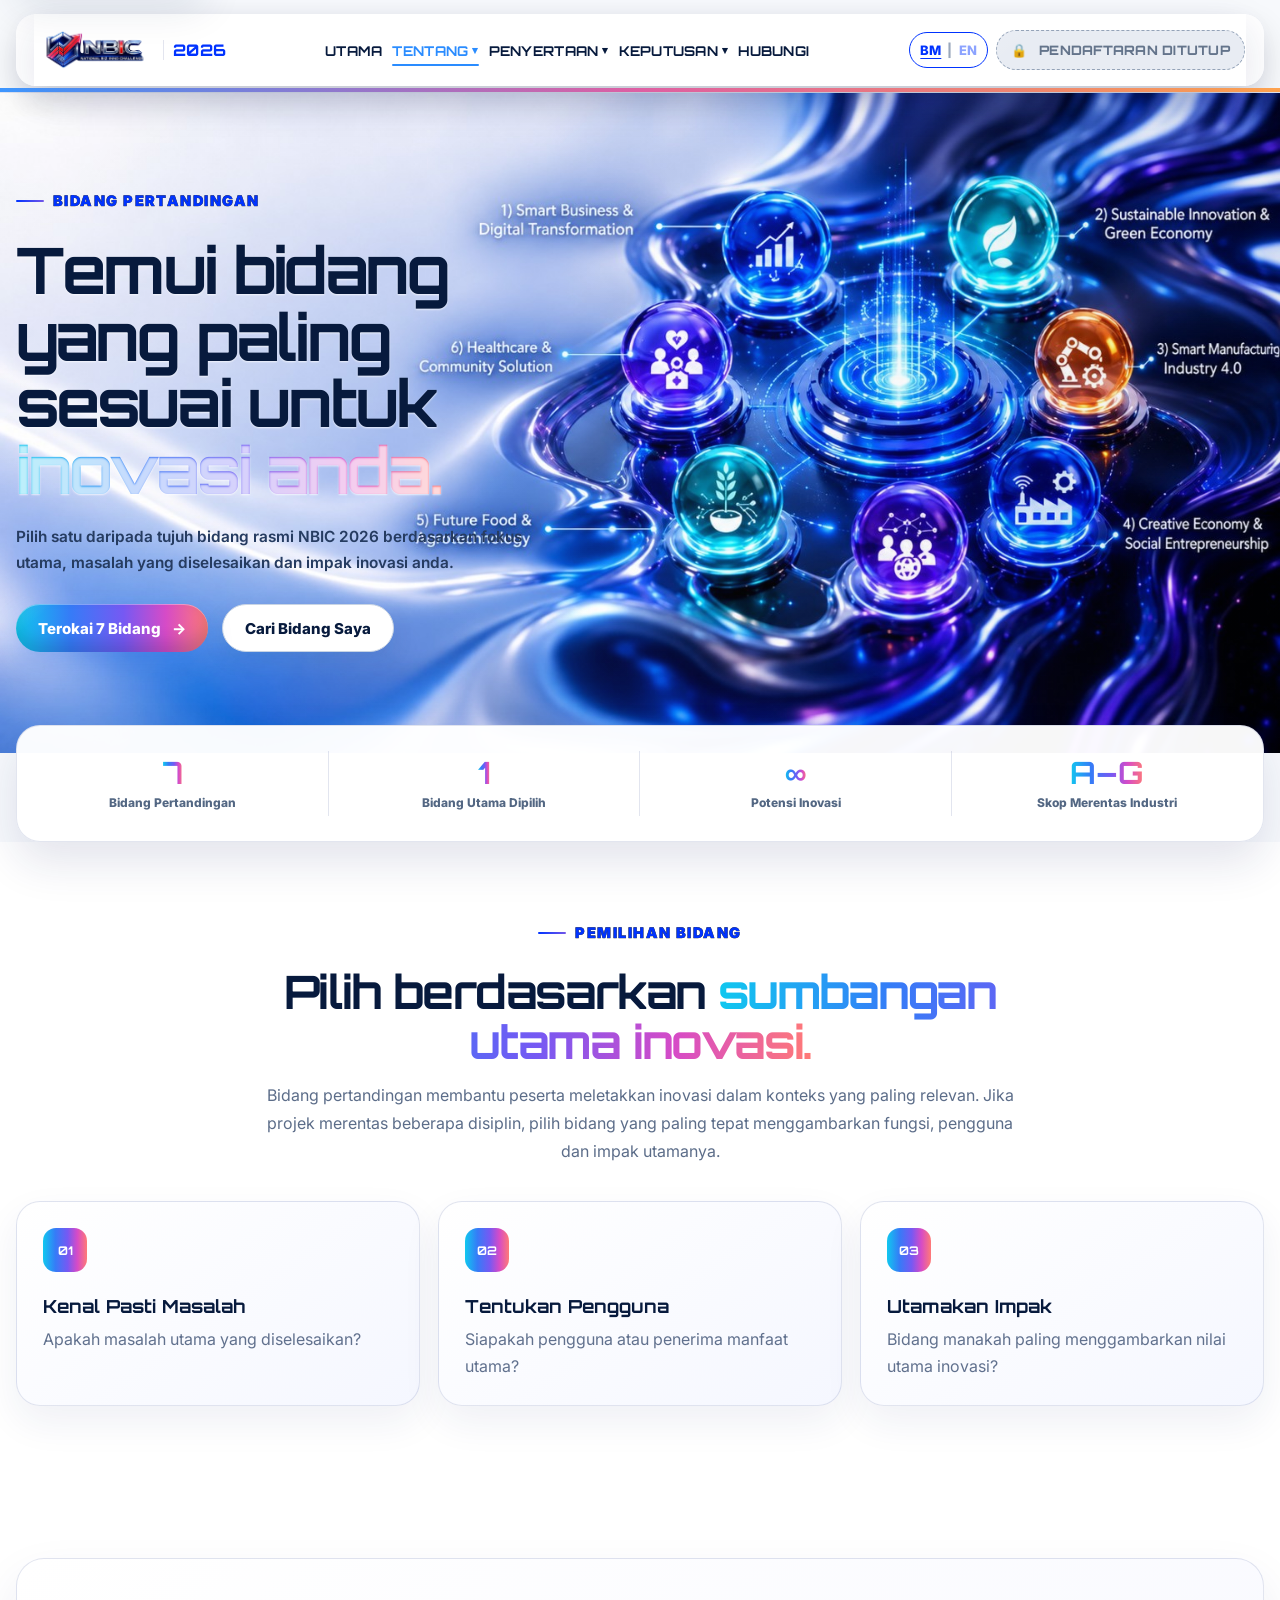
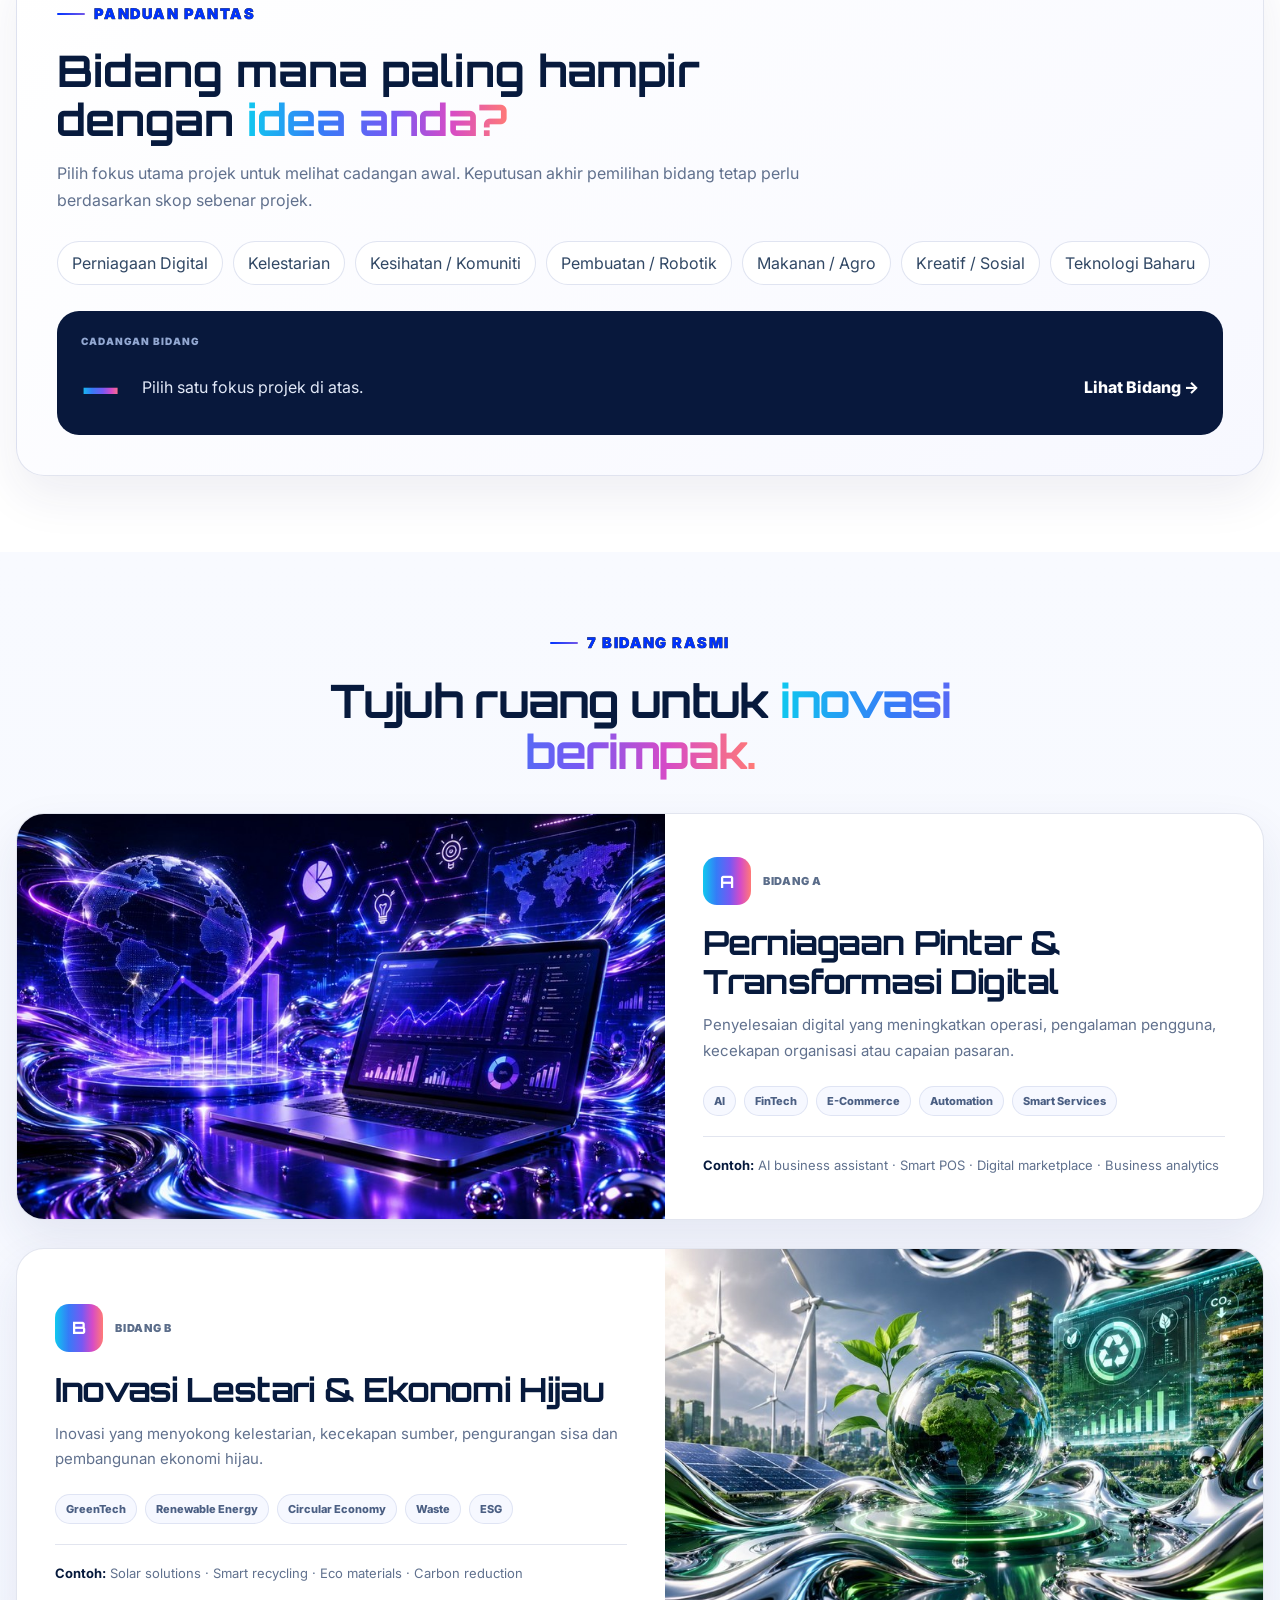
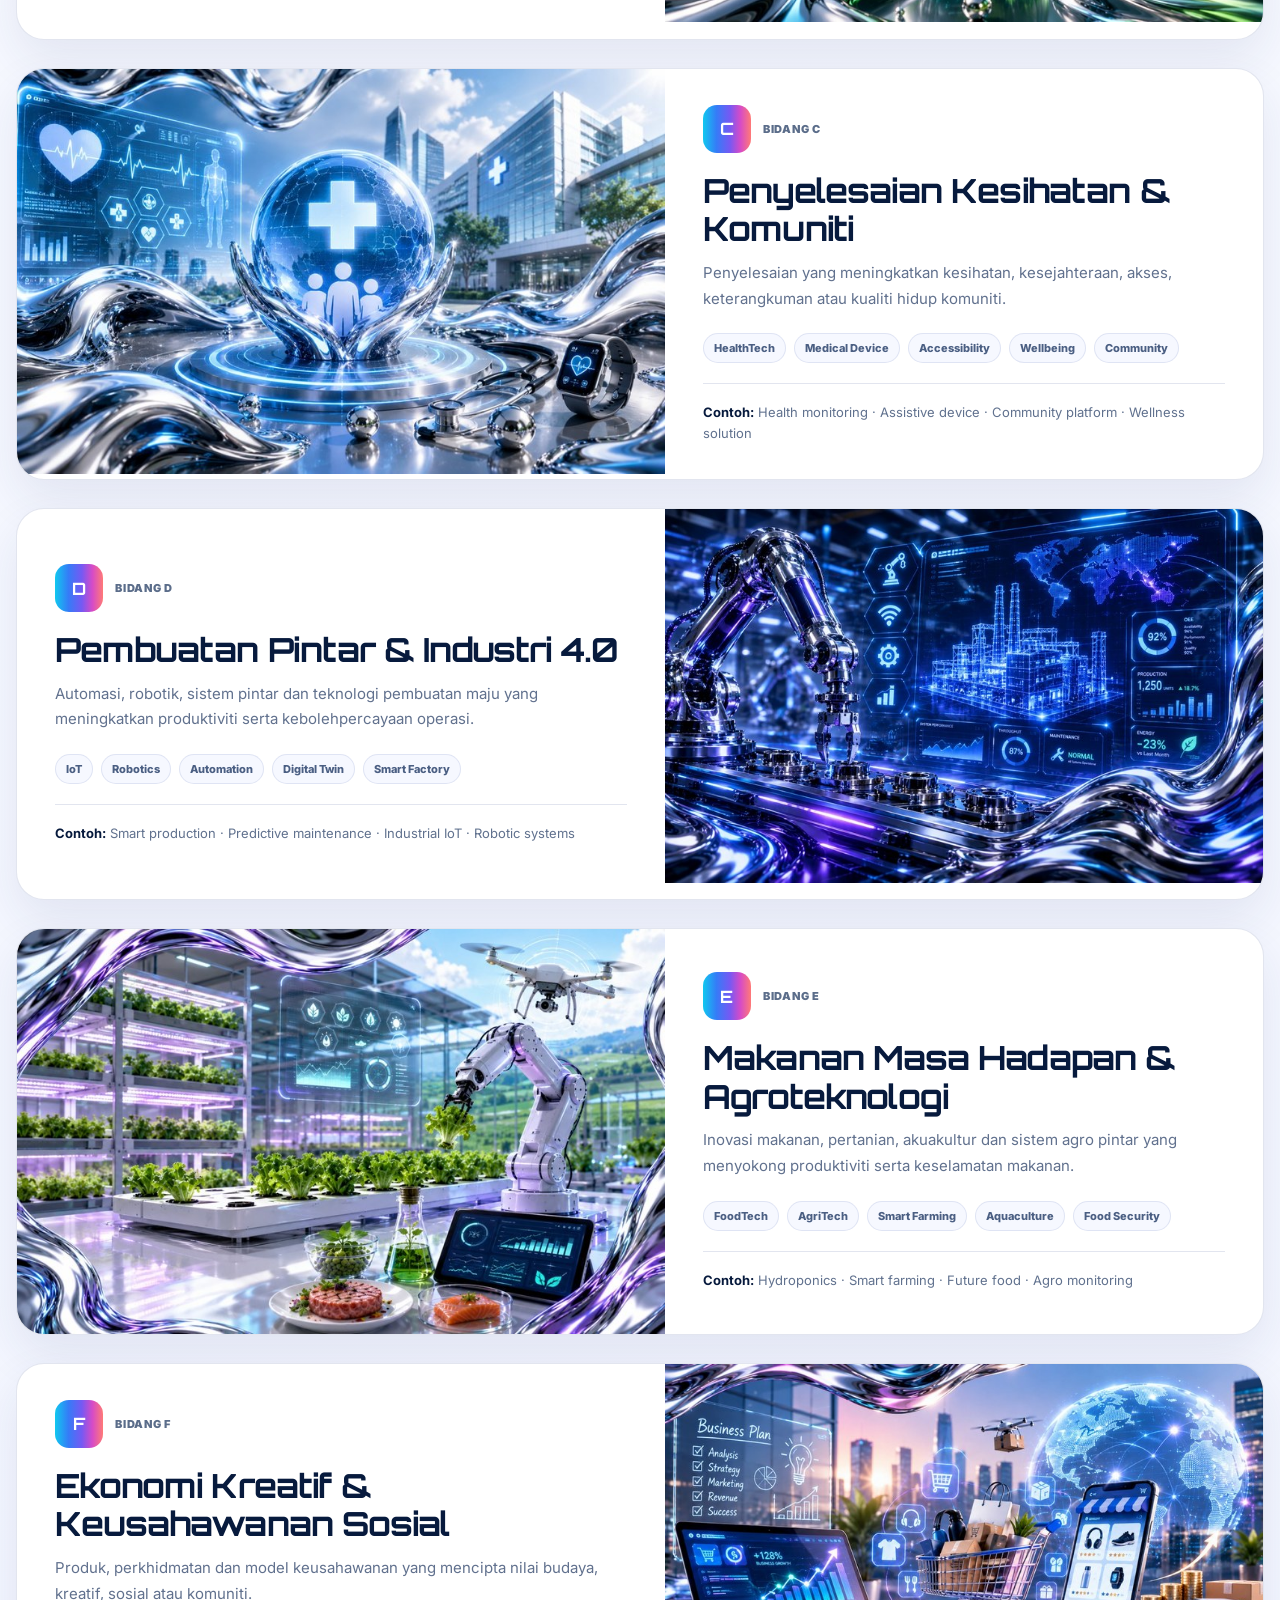
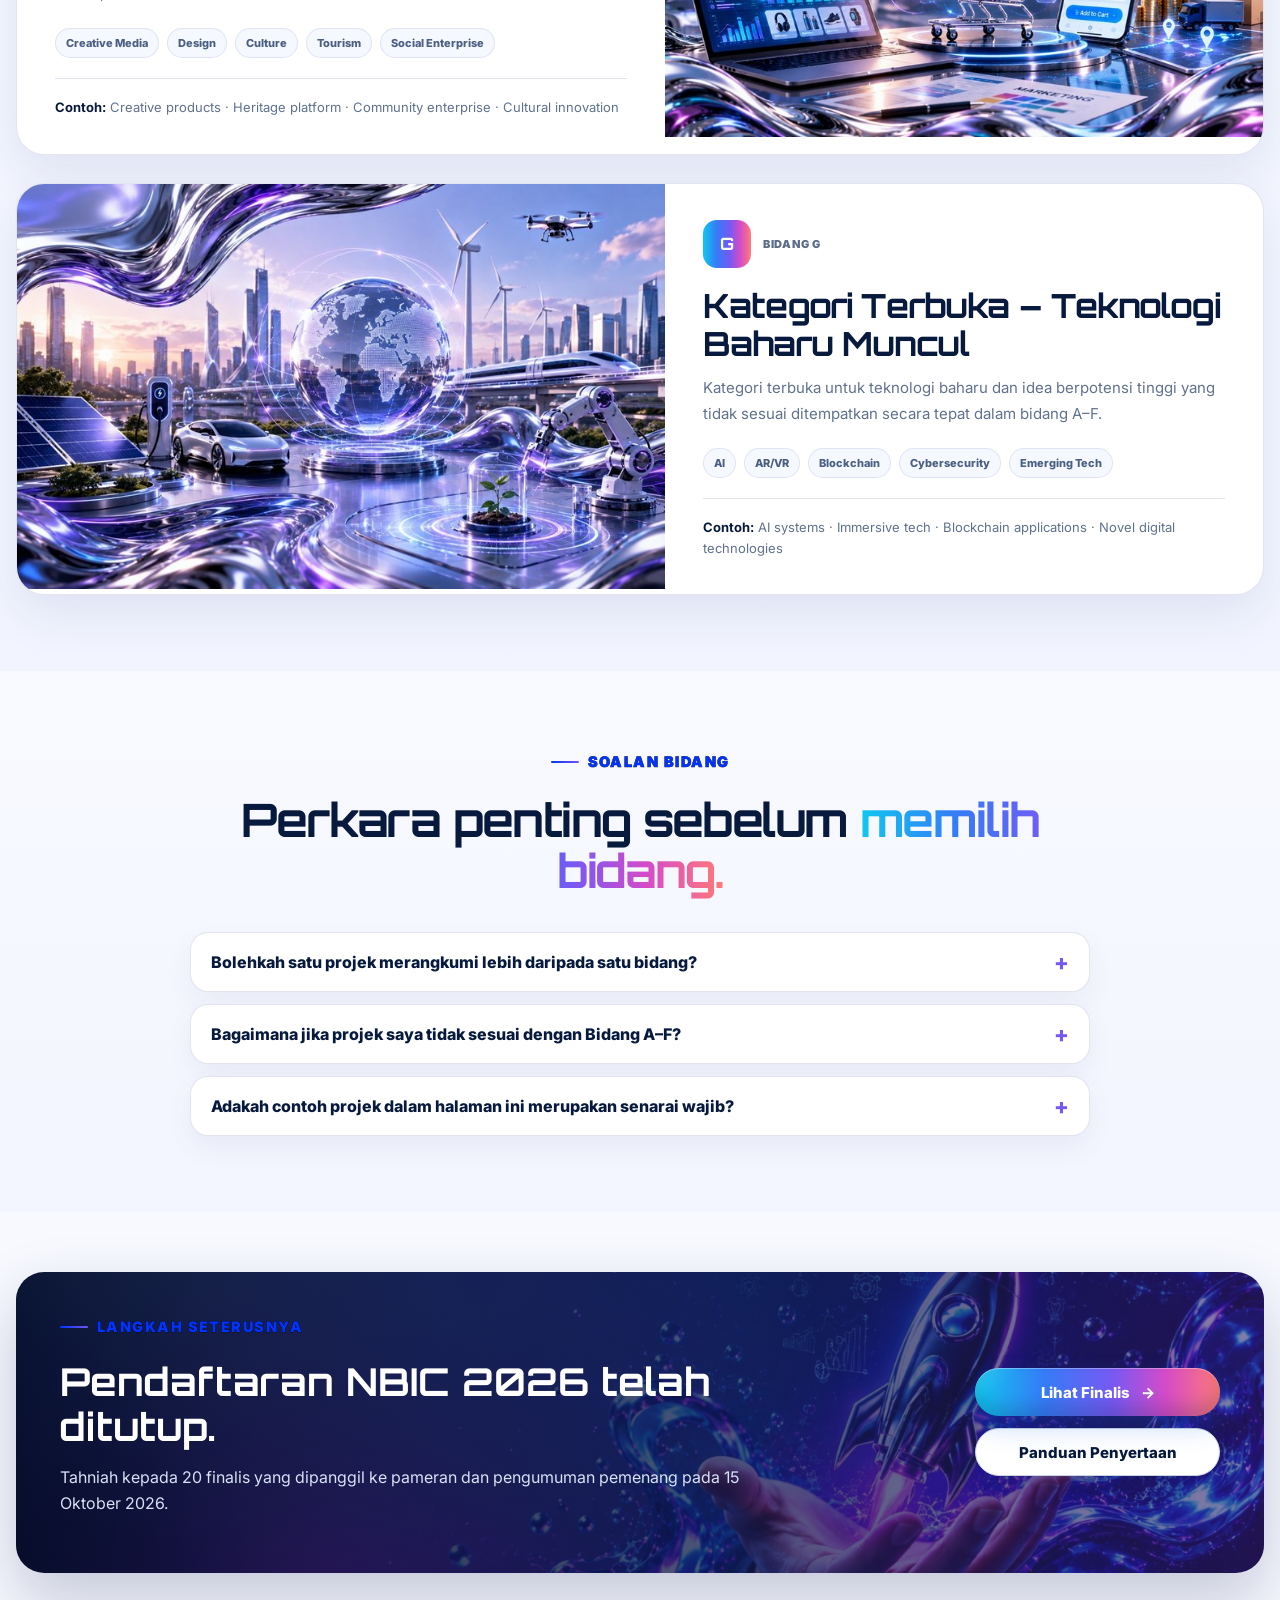
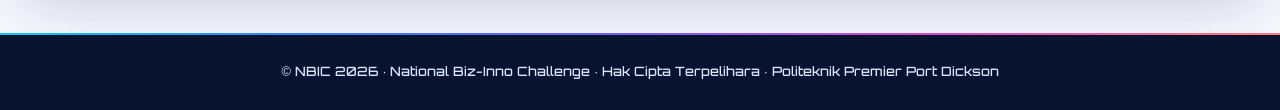
==== commit 86e9c0bc: "Add files via upload" ====
--- a/categories.html
+++ b/categories.html
@@ -24,7 +24,11 @@
 <link href="css/styles.css?v=20260806-unified" rel="stylesheet"/>
 <link href="css/theme.css?v=20260807-locked-system-v16" rel="stylesheet"/>
 <link href="css/page-categories-v2.css?v=20260809-quick-guide-first-v2-2" rel="stylesheet"/>
-<link href="css/nav-footer-final-fix-v1.css?v=20260809-nav-footer-fix" rel="stylesheet"/></head>
+<link href="css/nav-footer-final-fix-v1.css?v=20260809-nav-footer-fix" rel="stylesheet"/><style>
+.btn-closed{background:#e8ecf3!important;color:#64748b!important;border:1px dashed #94a3b8!important;box-shadow:none!important;cursor:not-allowed!important;pointer-events:none;user-select:none;filter:none!important;text-shadow:none!important}
+.btn-closed .arrow{display:none}
+.btn-closed .lock{margin-right:.4em}
+</style></head>
 <body class="inner-page system-page categories-page categories-master-page">
 <a class="skip-link" href="#main-content">Skip to main content</a>
 <header class="site-header">
@@ -59,7 +63,7 @@
 <button aria-expanded="false" class="nav-dropdown-toggle" type="button">
 <span class="lang-en">Results</span><span class="lang-ms">Keputusan</span><span class="caret">▾</span>
 </button>
-<div class="nav-dropdown-menu"><a href="gallery.html"><span class="lang-en">Gallery</span><span class="lang-ms">Galeri</span></a><a href="winners.html"><span class="lang-en">Winners</span><span class="lang-ms">Pemenang</span></a></div>
+<div class="nav-dropdown-menu"><a href="gallery.html"><span class="lang-en">Gallery</span><span class="lang-ms">Galeri</span></a><a href="winners.html"><span class="lang-en">Finalists</span><span class="lang-ms">Finalis</span></a></div>
 </div>
 <a href="contact.html"><span class="lang-en">Contact</span><span class="lang-ms">Hubungi</span></a>
 <div aria-label="Language switcher" class="lang-switch lang-switch-mobile">
@@ -70,9 +74,7 @@
 <div class="lang-switch">
 <button data-set-lang="ms" type="button">BM</button><span class="sep">|</span><button data-set-lang="en" type="button">EN</button>
 </div>
-<a class="nav-cta" href="https://forms.gle/xqiHcMK7a9vtpRTu7" rel="noopener" target="_blank">
-<span class="lang-en">Register Now</span><span class="lang-ms">Daftar Sekarang</span><span class="arrow">→</span>
-</a>
+<span class="nav-cta btn-closed" role="link" aria-disabled="true"><span class="lock" aria-hidden="true">🔒</span><span class="lang-en">Registration Closed</span><span class="lang-ms">Pendaftaran Ditutup</span></span>
 </div>
 </nav>
 </div>
@@ -247,12 +249,12 @@
 <div class="categories-register-panel reveal">
 <div>
 <p class="eyebrow"><span class="lang-ms">Langkah Seterusnya</span><span class="lang-en">Next Step</span></p>
-<h2><span class="lang-ms">Sudah menentukan bidang inovasi anda?</span><span class="lang-en">Have you identified your innovation area?</span></h2>
-<p><span class="lang-ms">Teruskan ke Panduan Penyertaan untuk menyemak kelayakan dan keperluan sebelum pendaftaran.</span><span class="lang-en">Continue to the Participation Guide to review eligibility and requirements before registration.</span></p>
+<h2><span class="lang-ms">Pendaftaran NBIC 2026 telah ditutup.</span><span class="lang-en">NBIC 2026 registration is now closed.</span></h2>
+<p><span class="lang-ms">Tahniah kepada 20 finalis yang dipanggil ke pameran dan pengumuman pemenang pada 15 Oktober 2026.</span><span class="lang-en">Congratulations to the 20 finalists called to the exhibition and winner announcement on 15 October 2026.</span></p>
 </div>
 <div class="categories-cta-actions">
-<a class="btn-primary" href="participation-guide.html"><span class="lang-ms">Ke Panduan Penyertaan</span><span class="lang-en">Go to Participation Guide</span><span aria-hidden="true">→</span></a>
-<a class="btn-outline-light" href="registration.html"><span class="lang-ms">Ke Halaman Pendaftaran</span><span class="lang-en">Go to Registration Page</span></a>
+<a class="btn-primary" href="winners.html#top-20-finalists"><span class="lang-ms">Lihat Finalis</span><span class="lang-en">View Finalists</span><span aria-hidden="true">→</span></a>
+<a class="btn-outline-light" href="participation-guide.html"><span class="lang-ms">Panduan Penyertaan</span><span class="lang-en">Participation Guide</span></a>
 </div>
 </div>
 </div>
